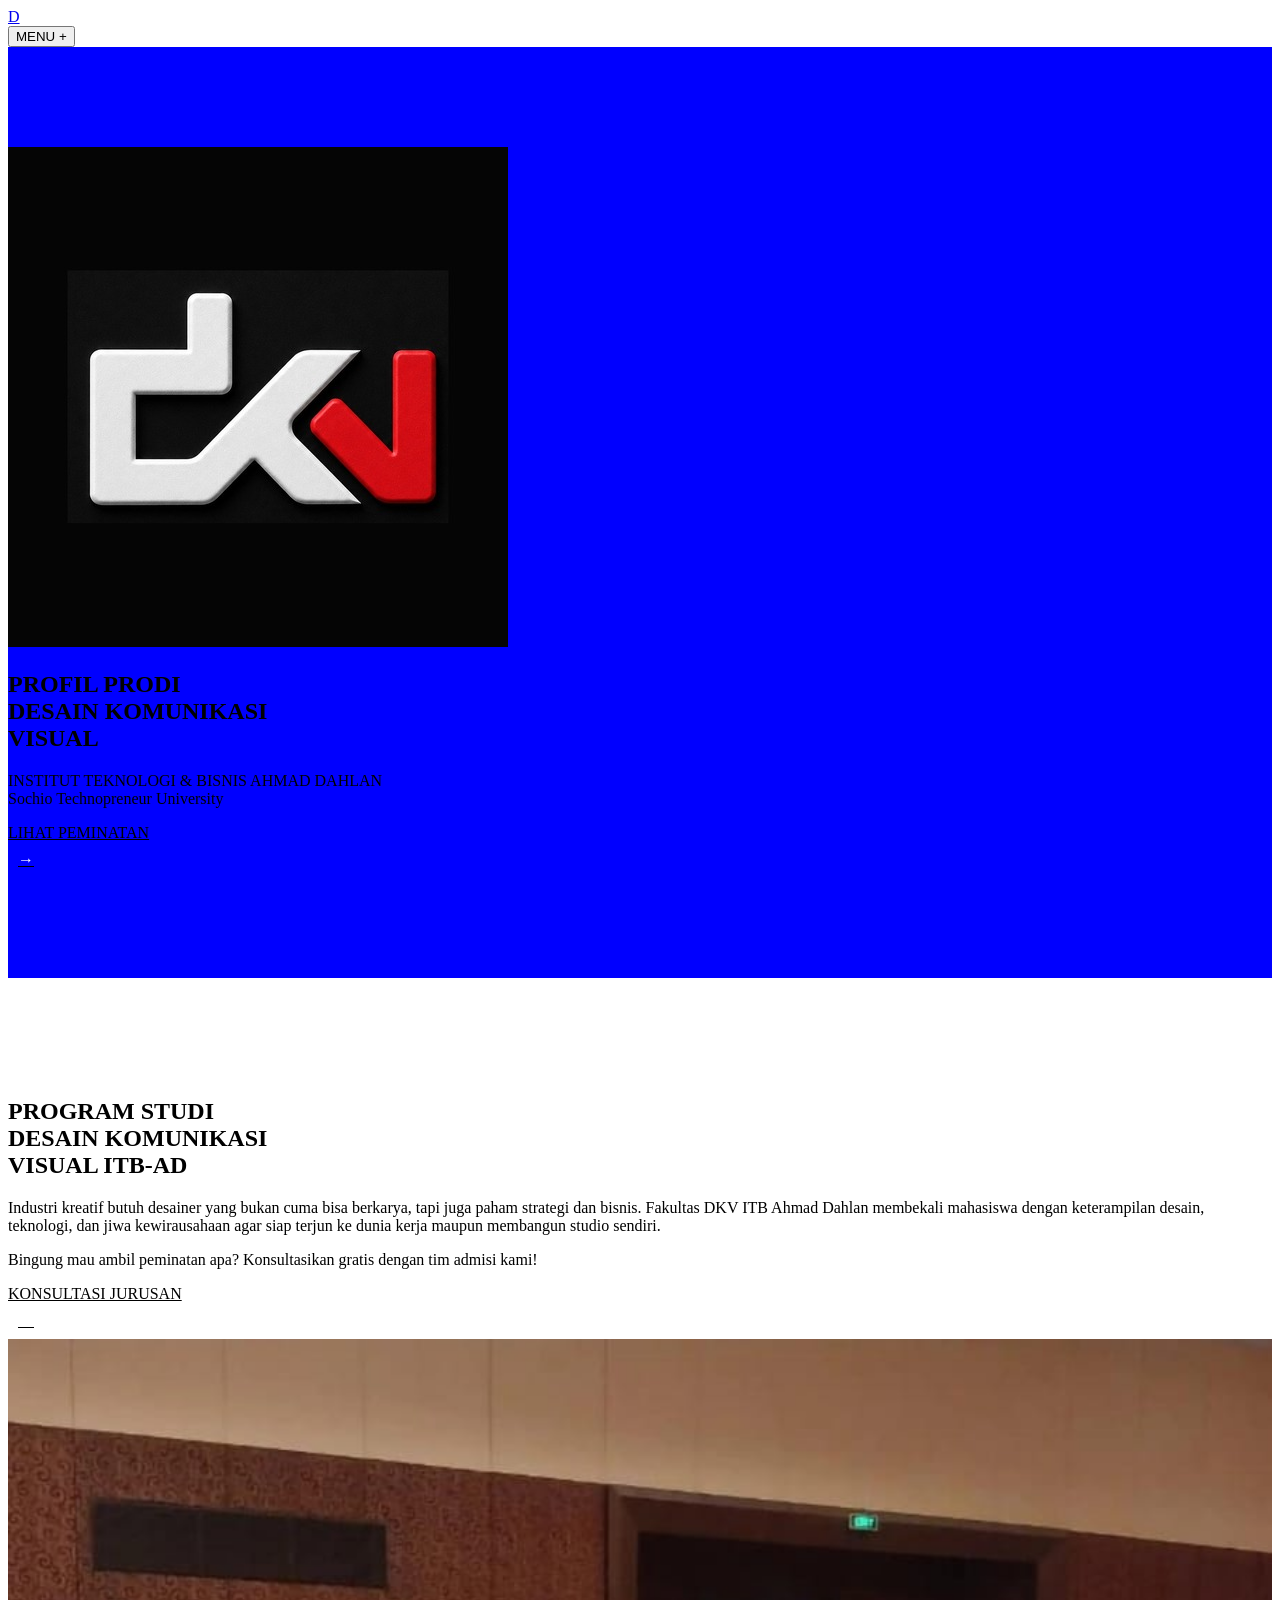
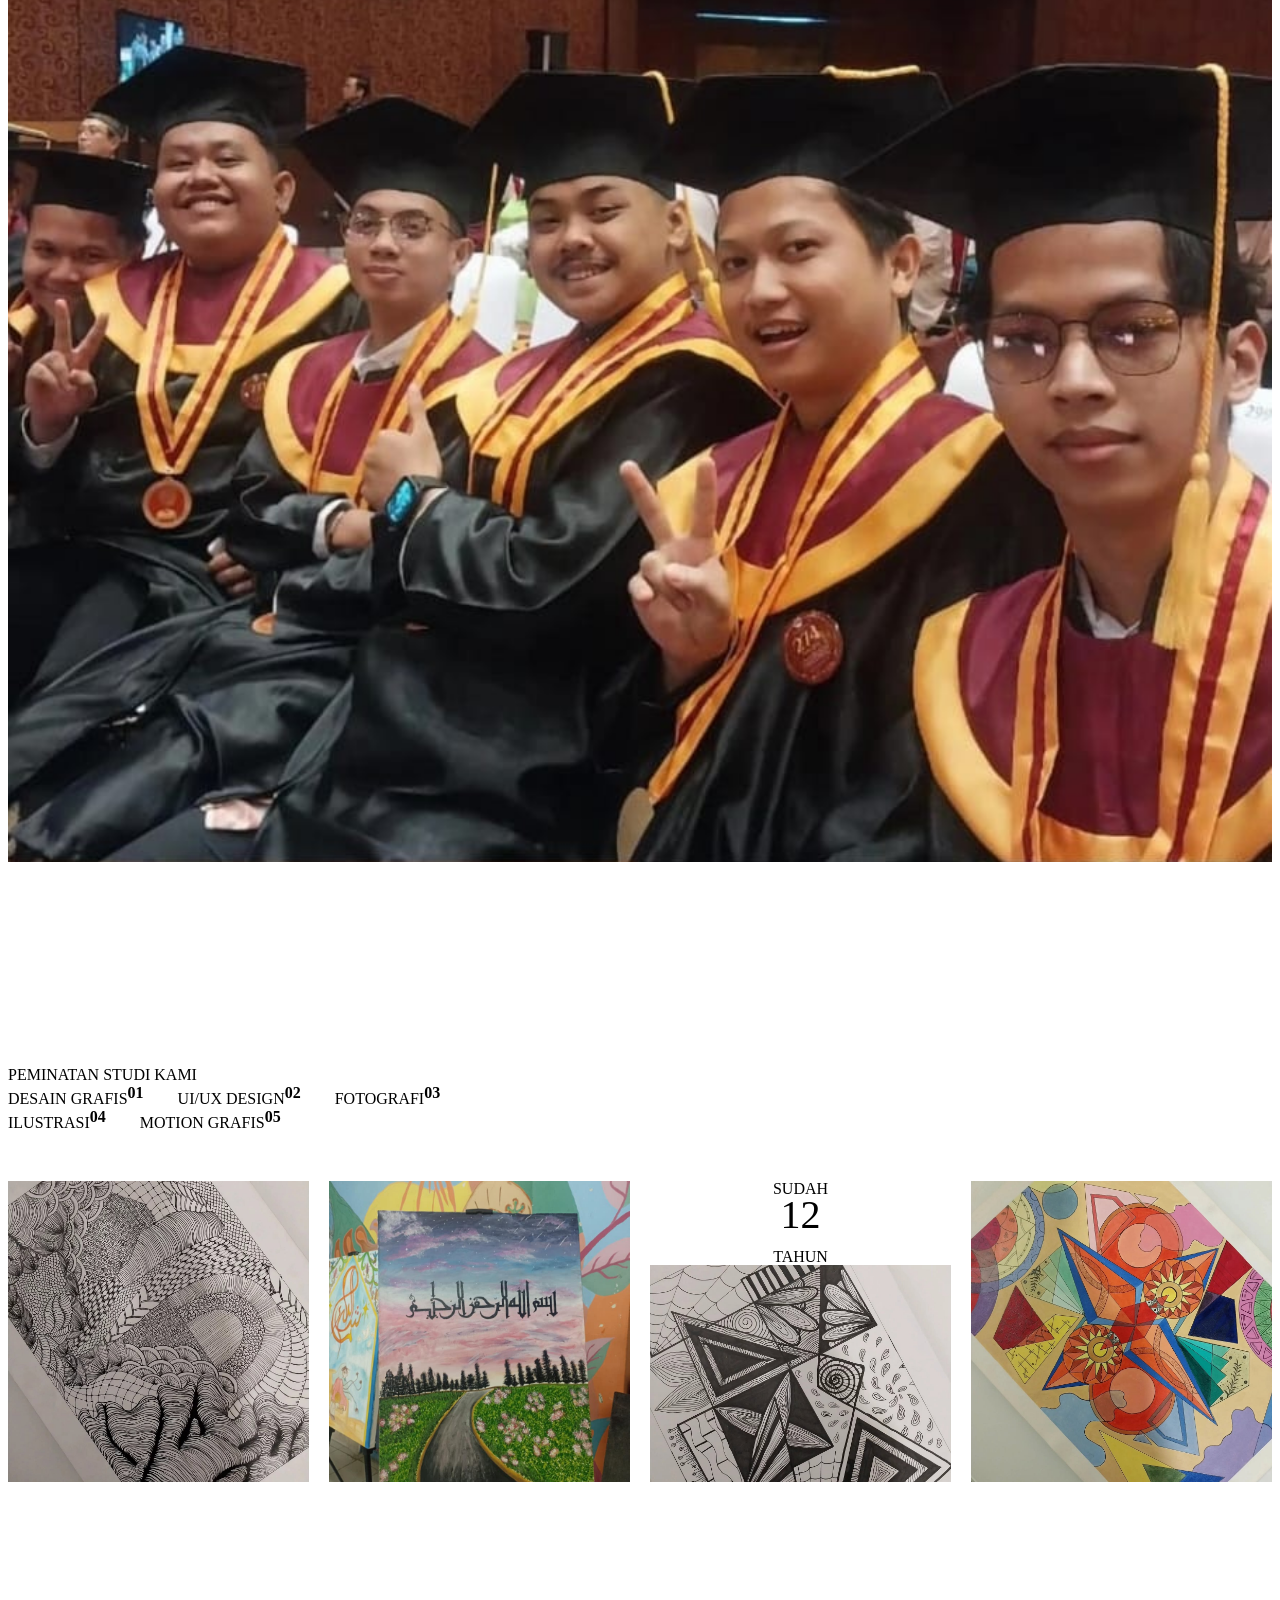
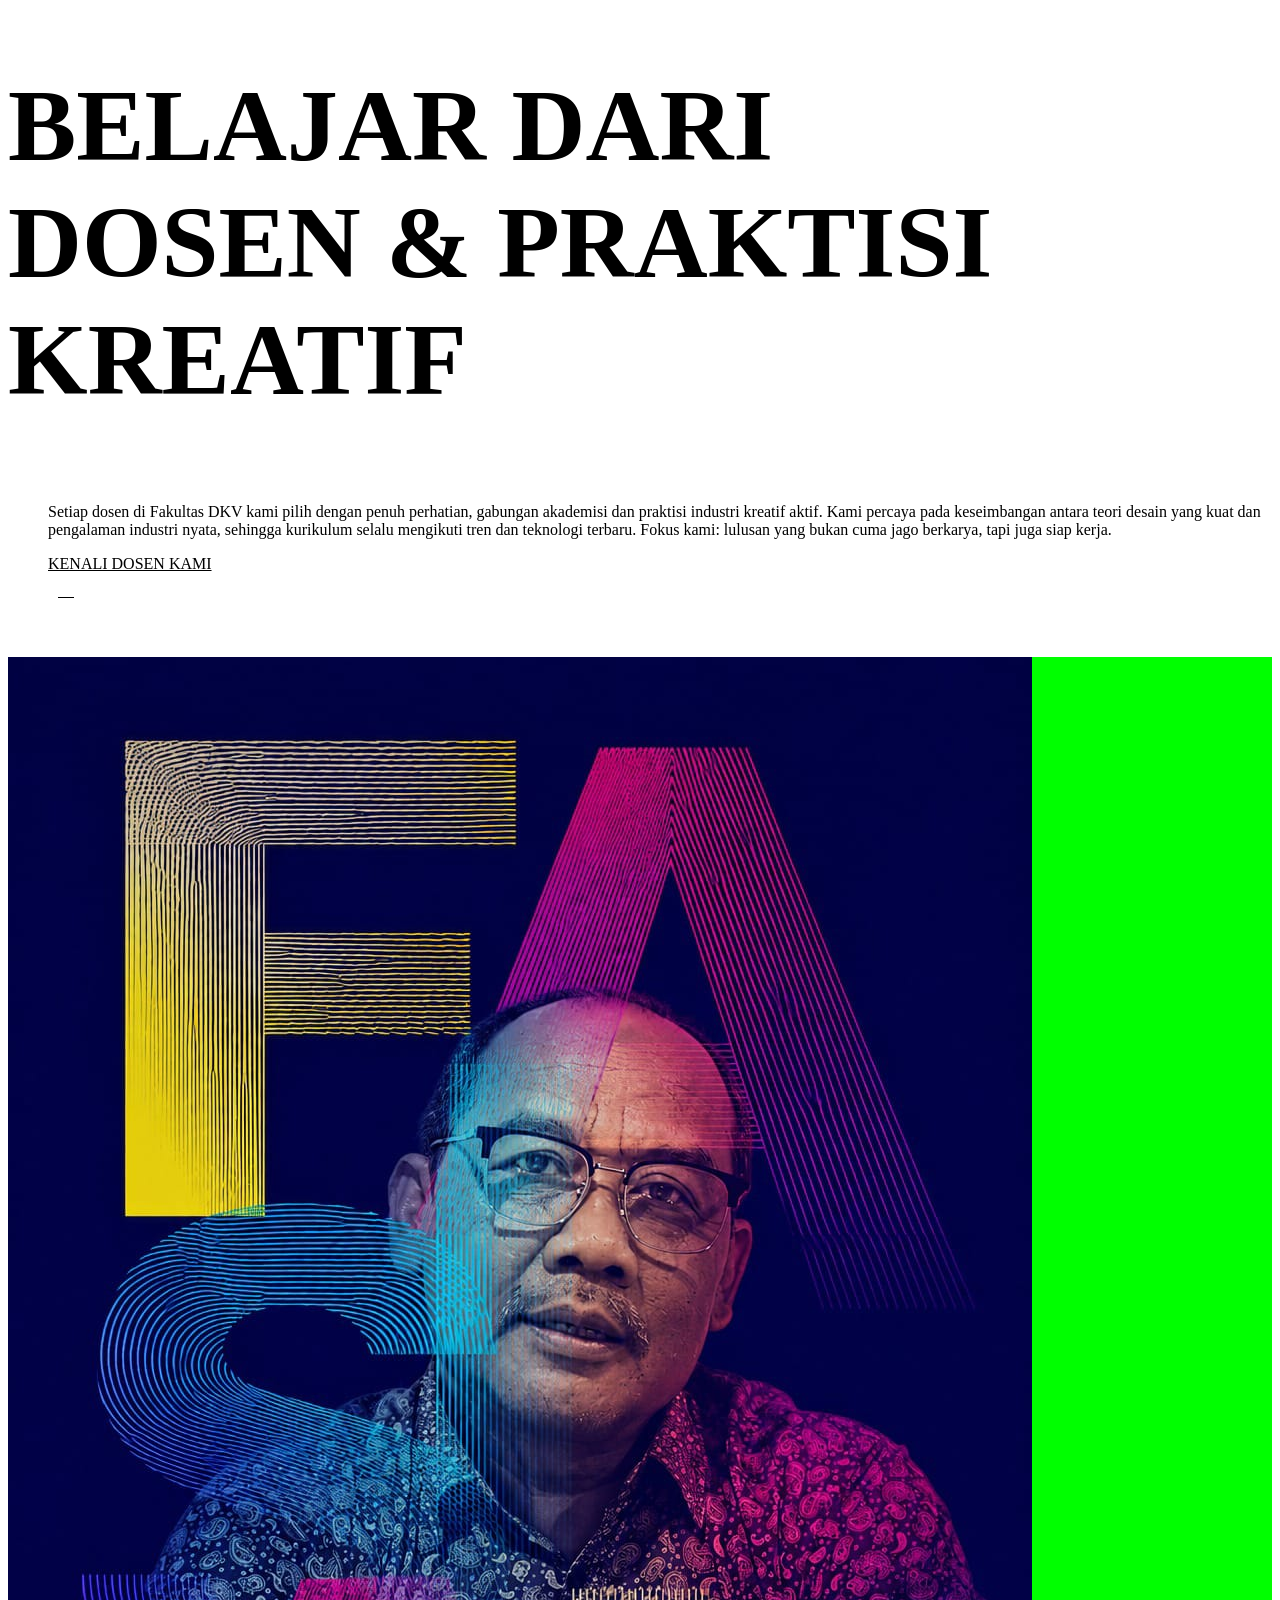
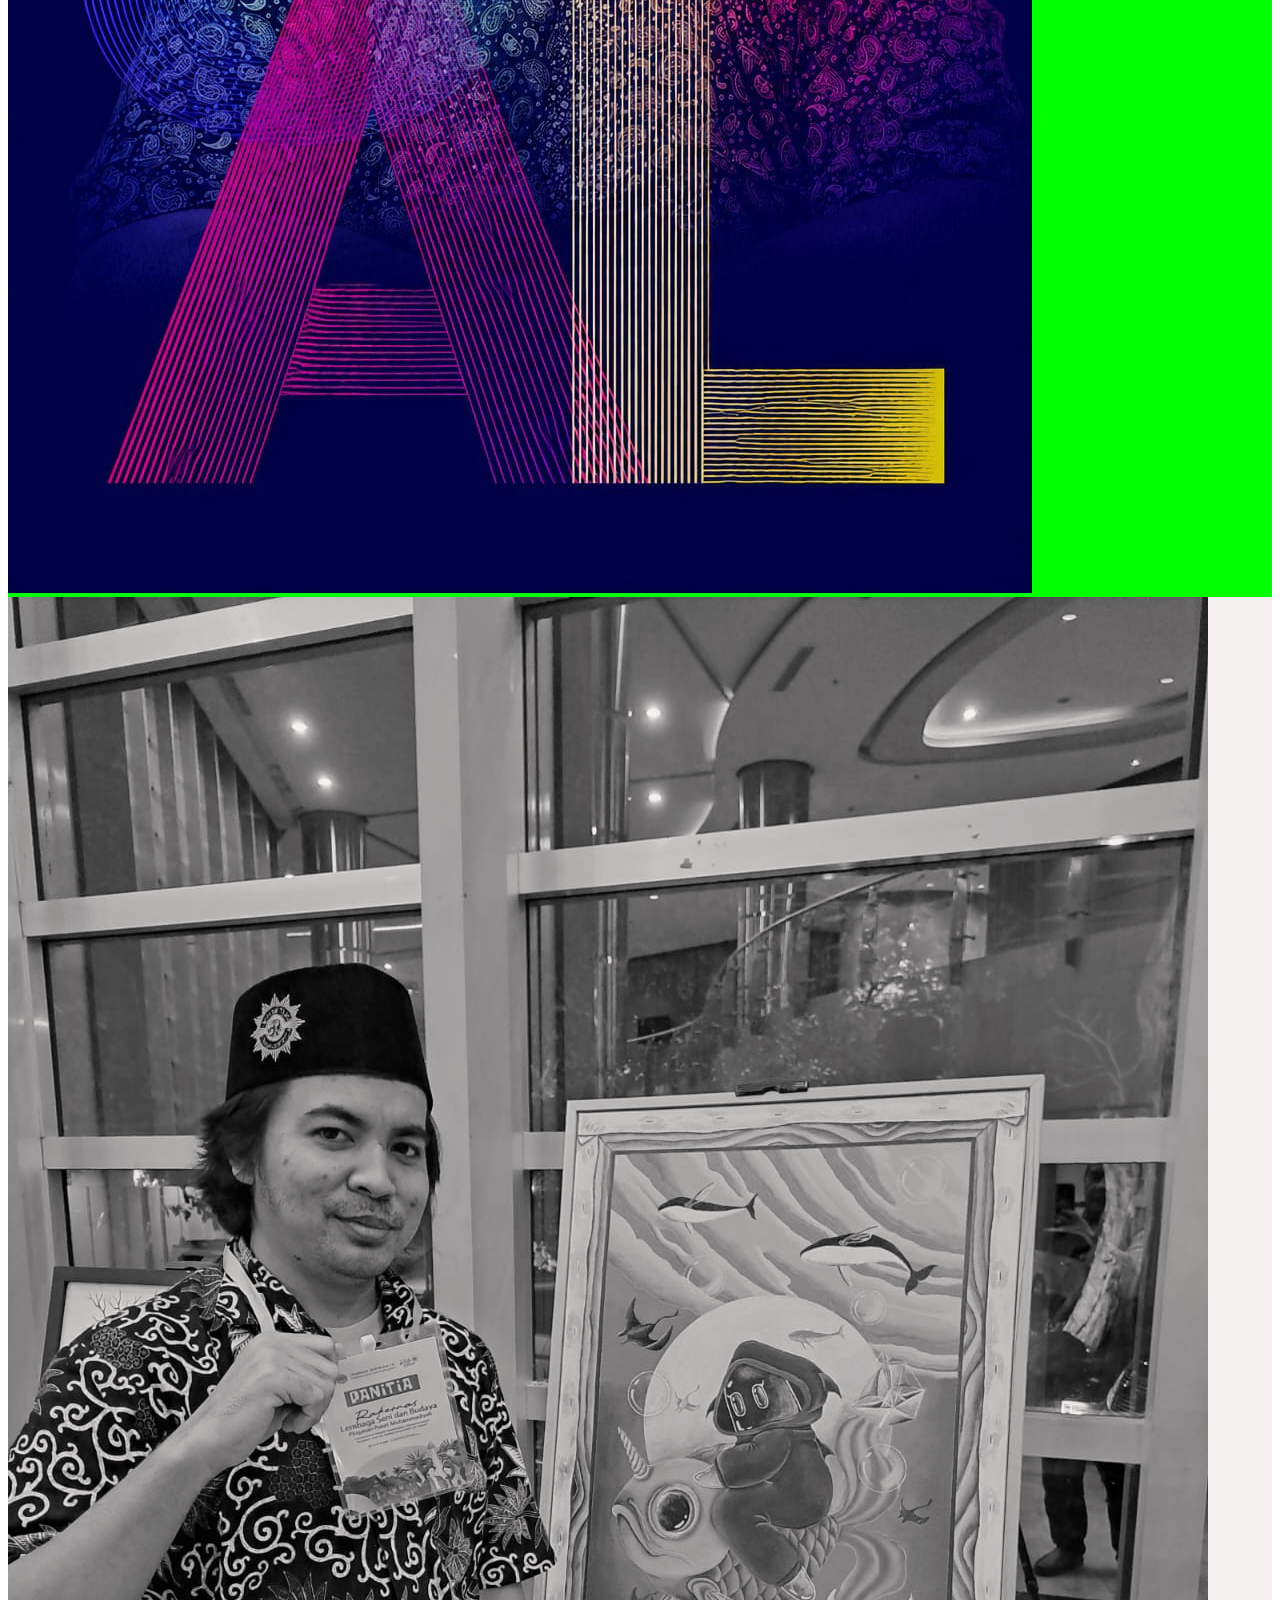
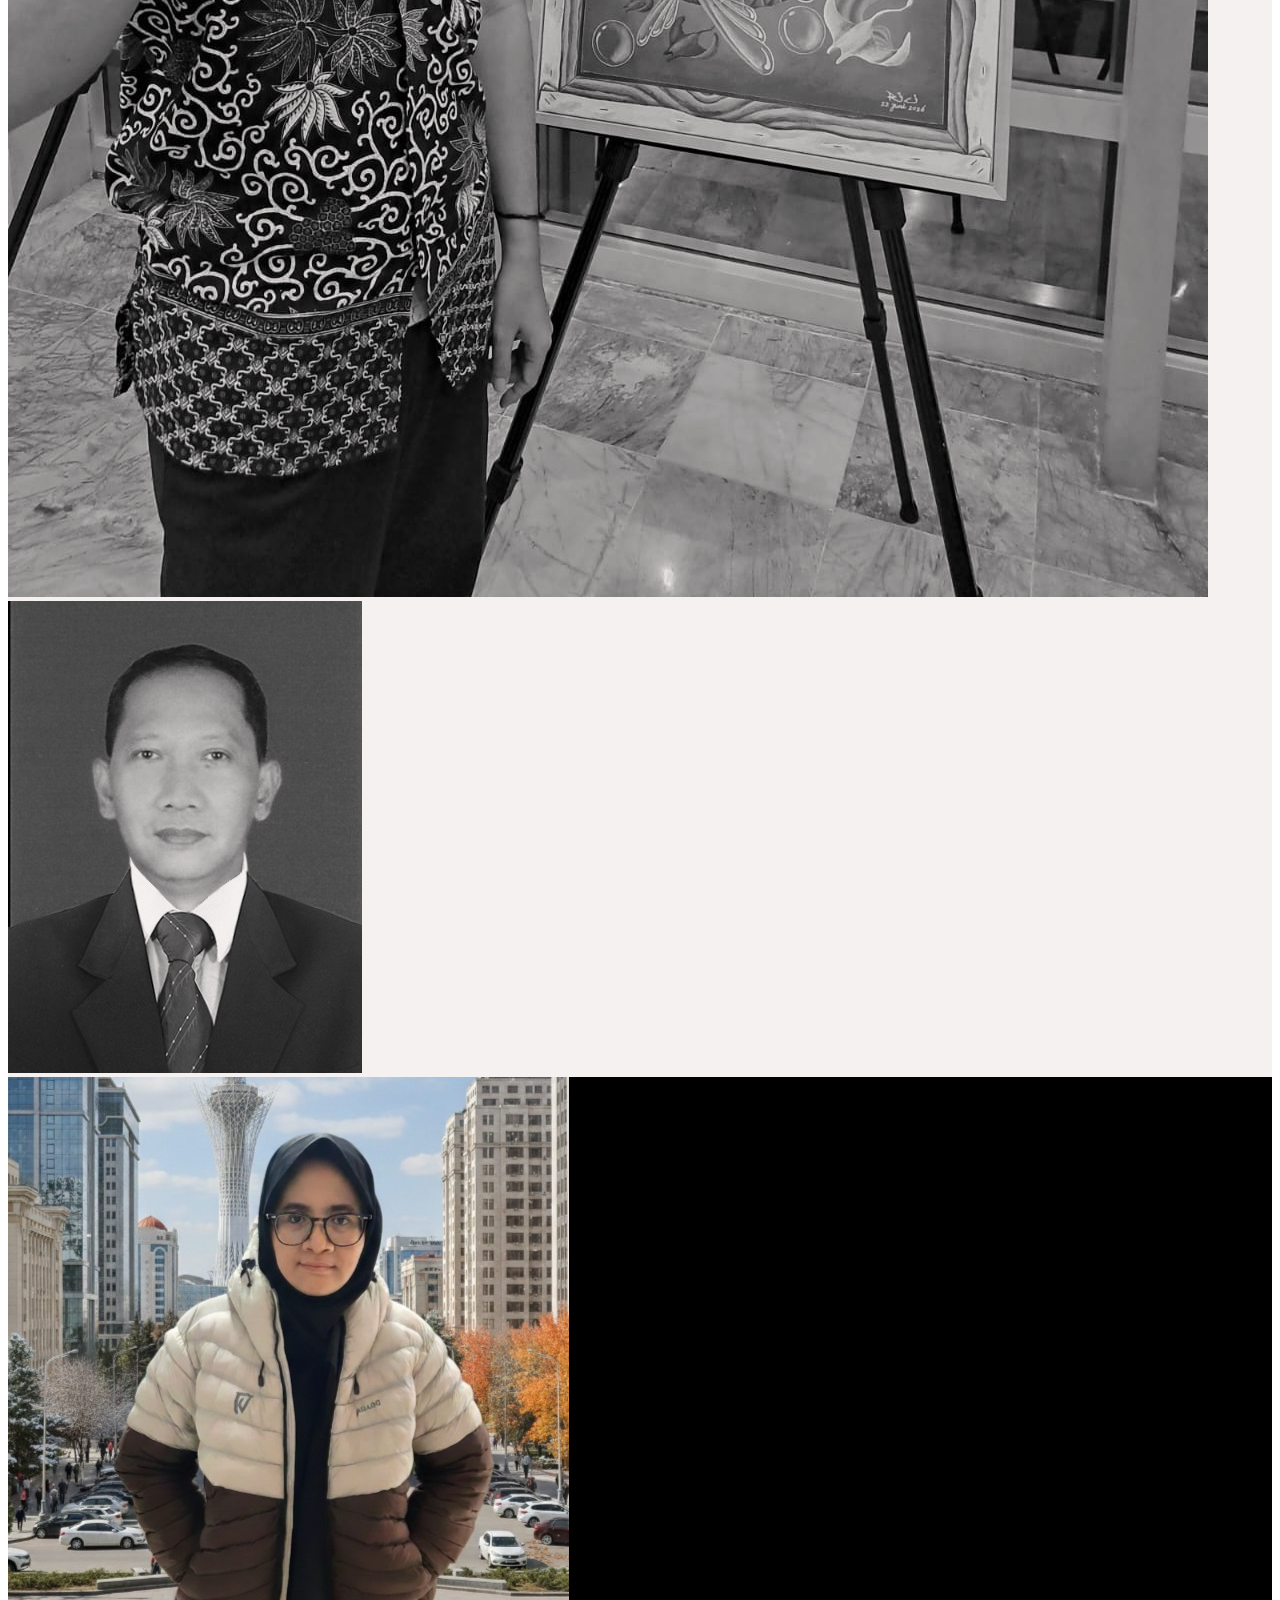
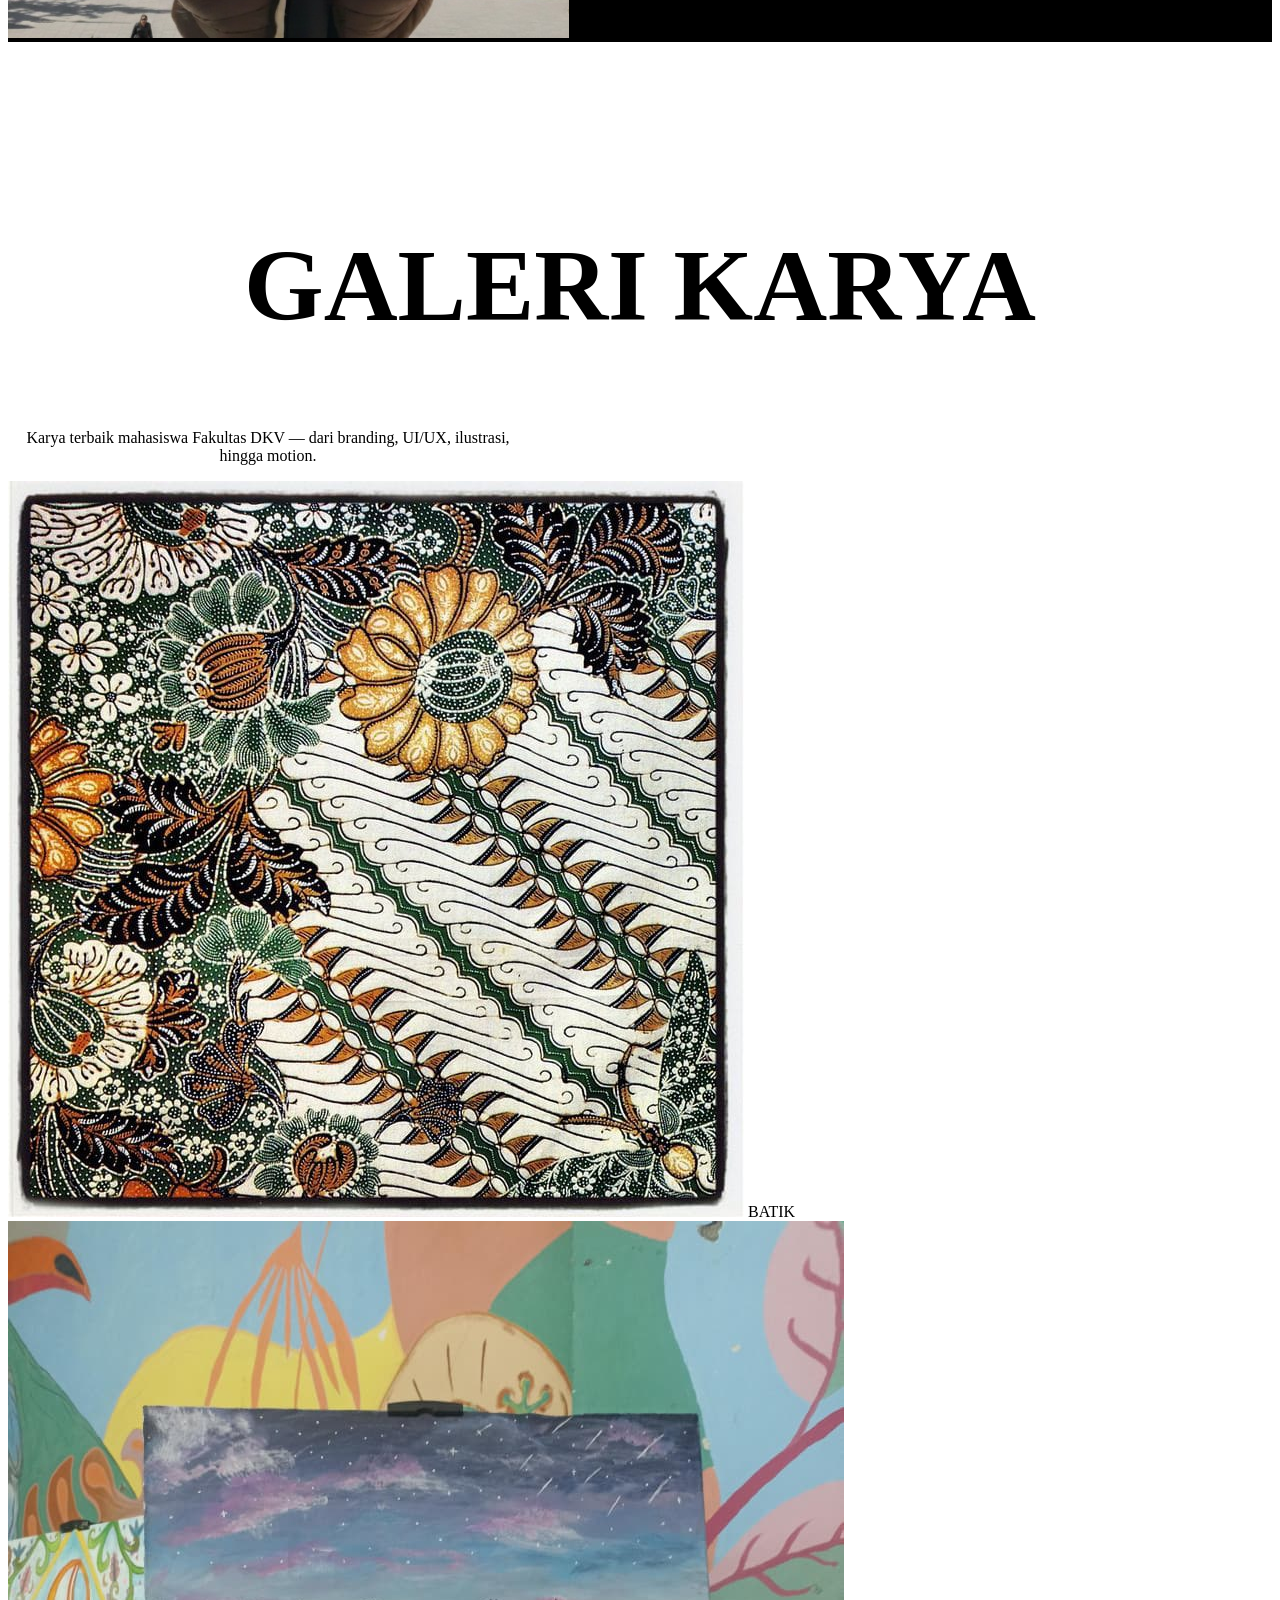
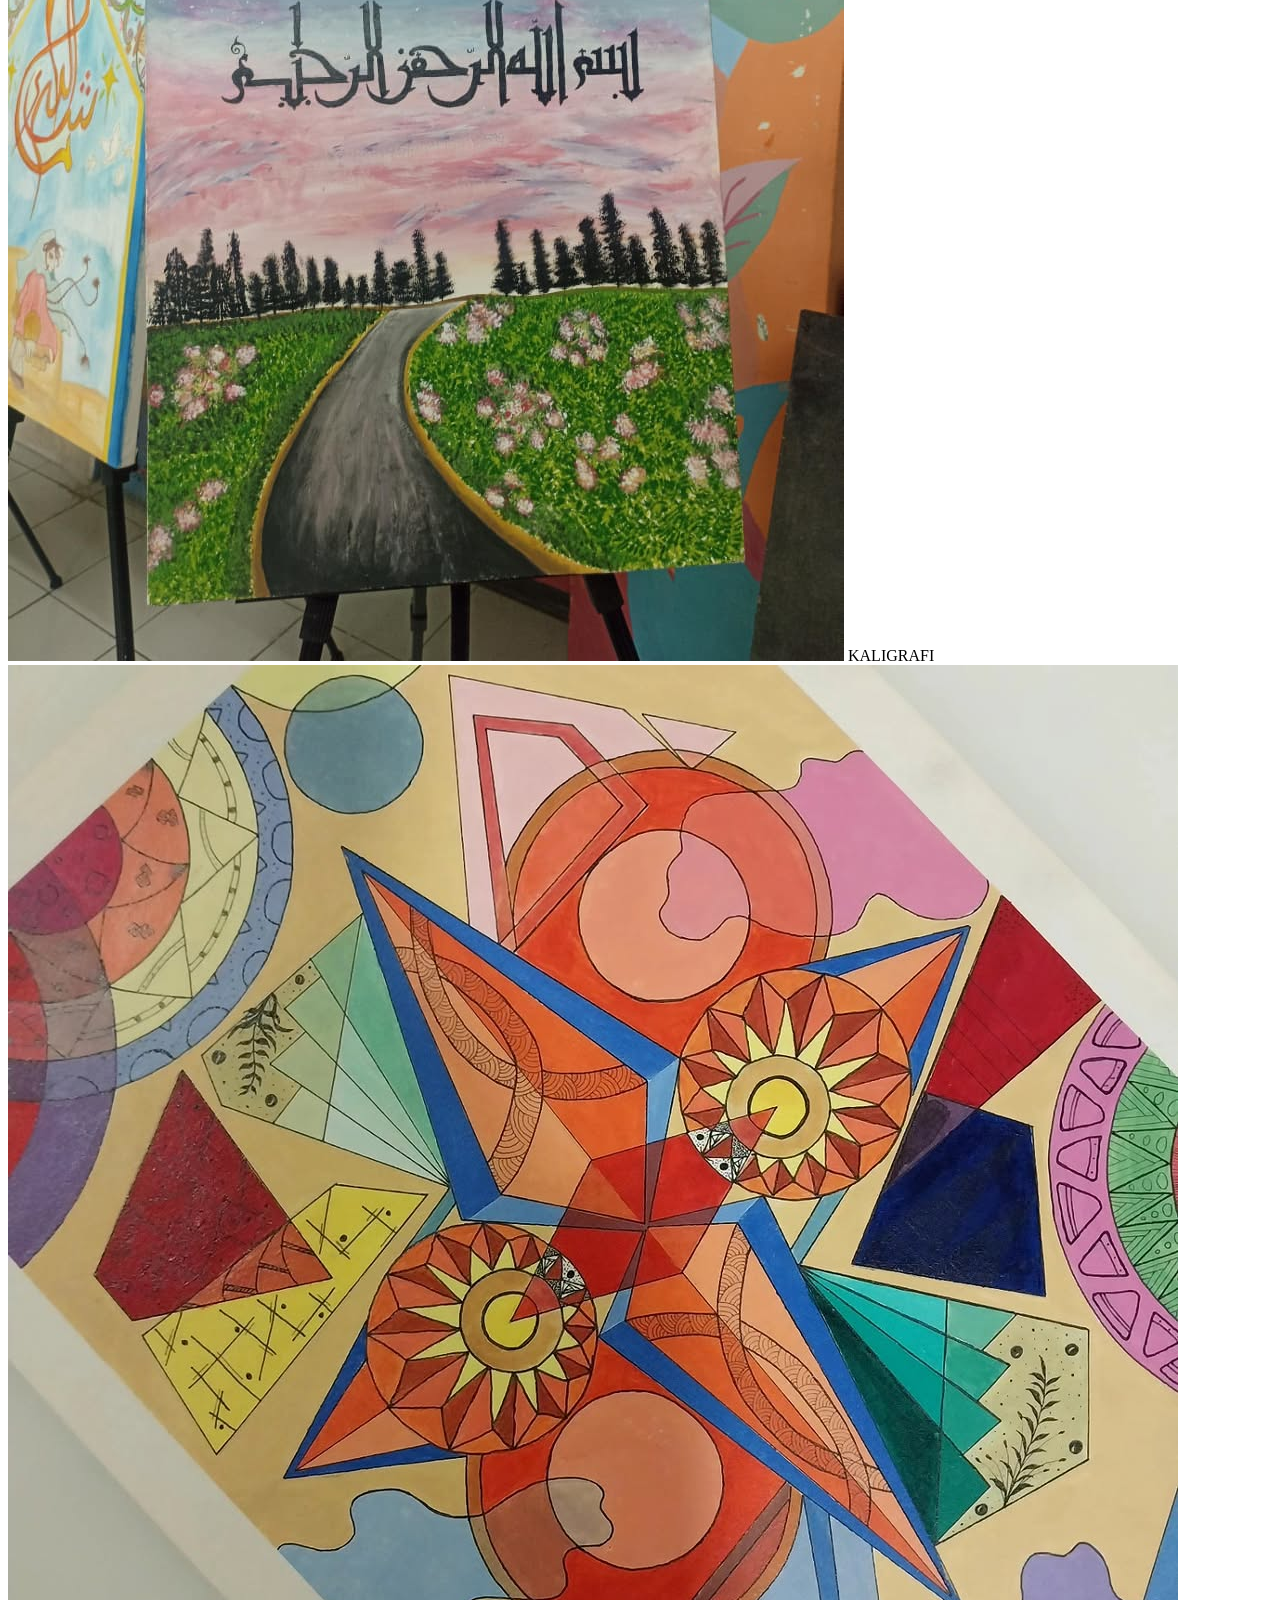
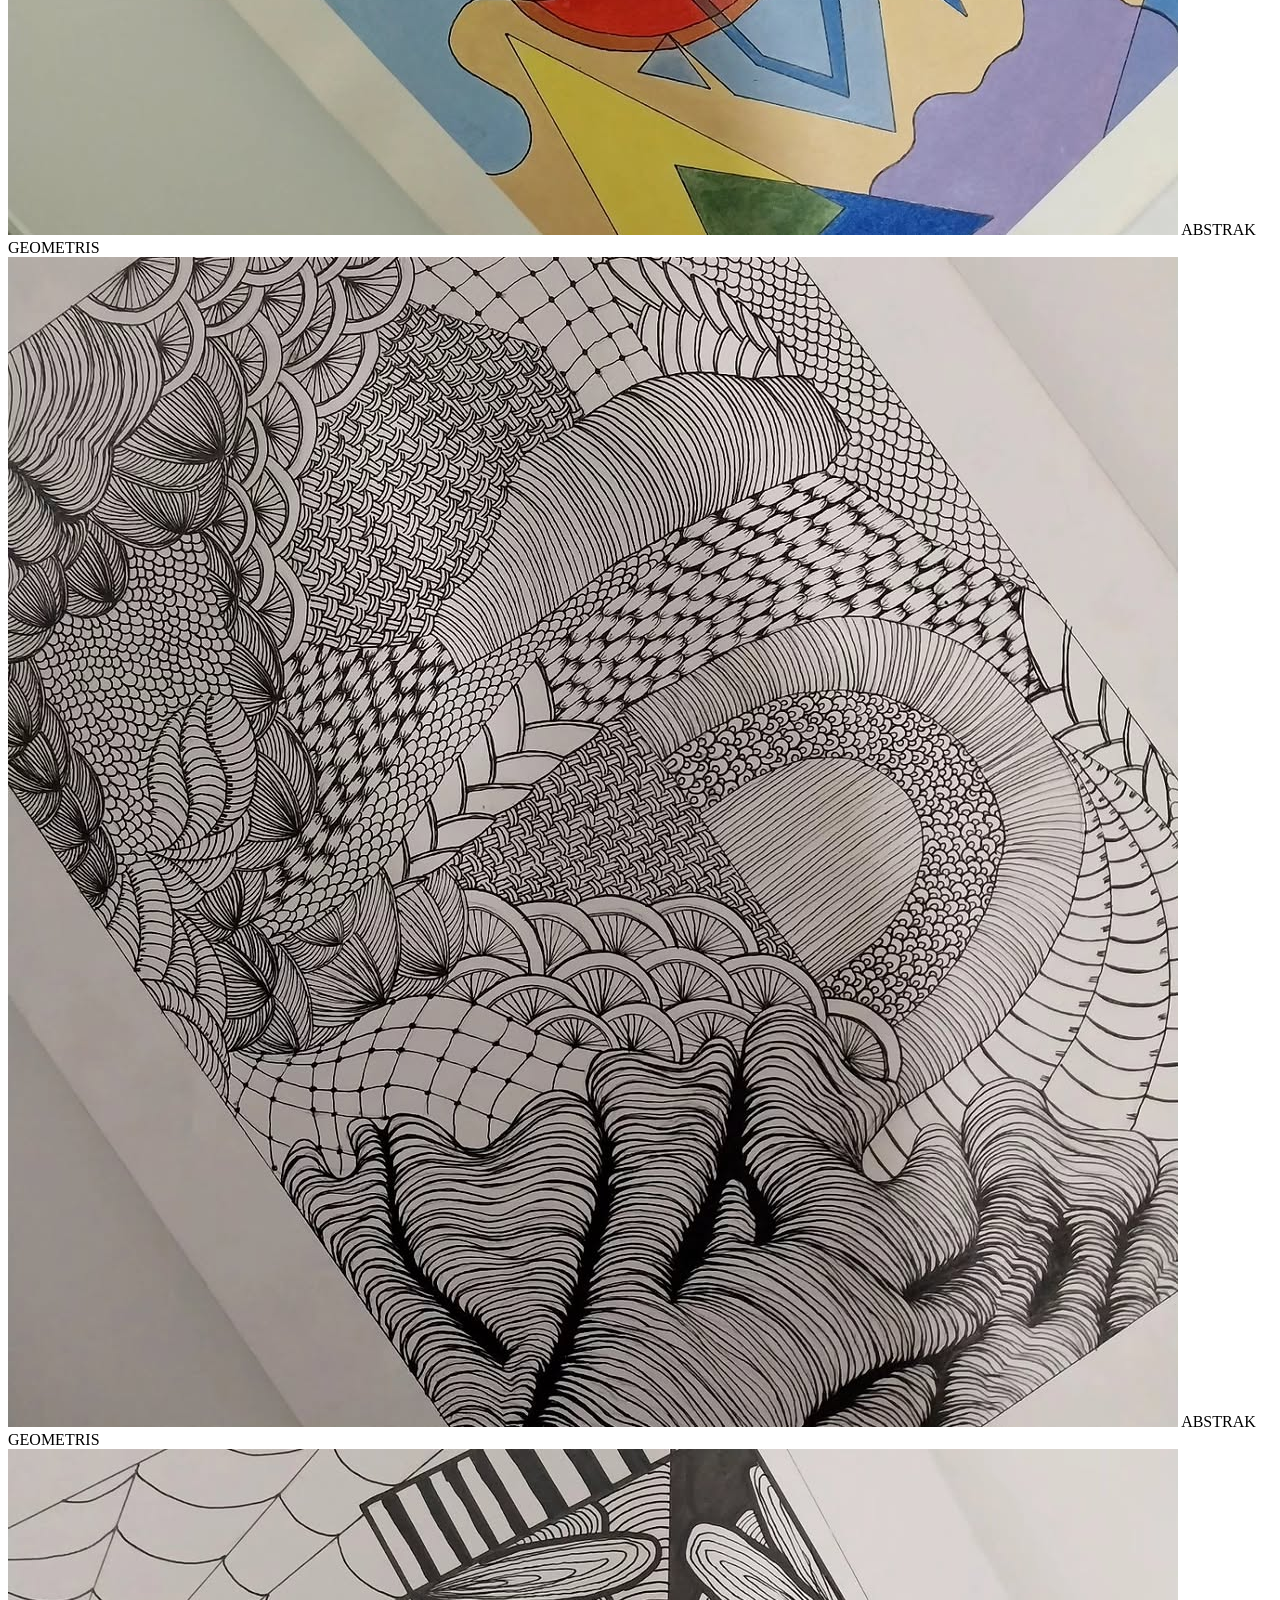
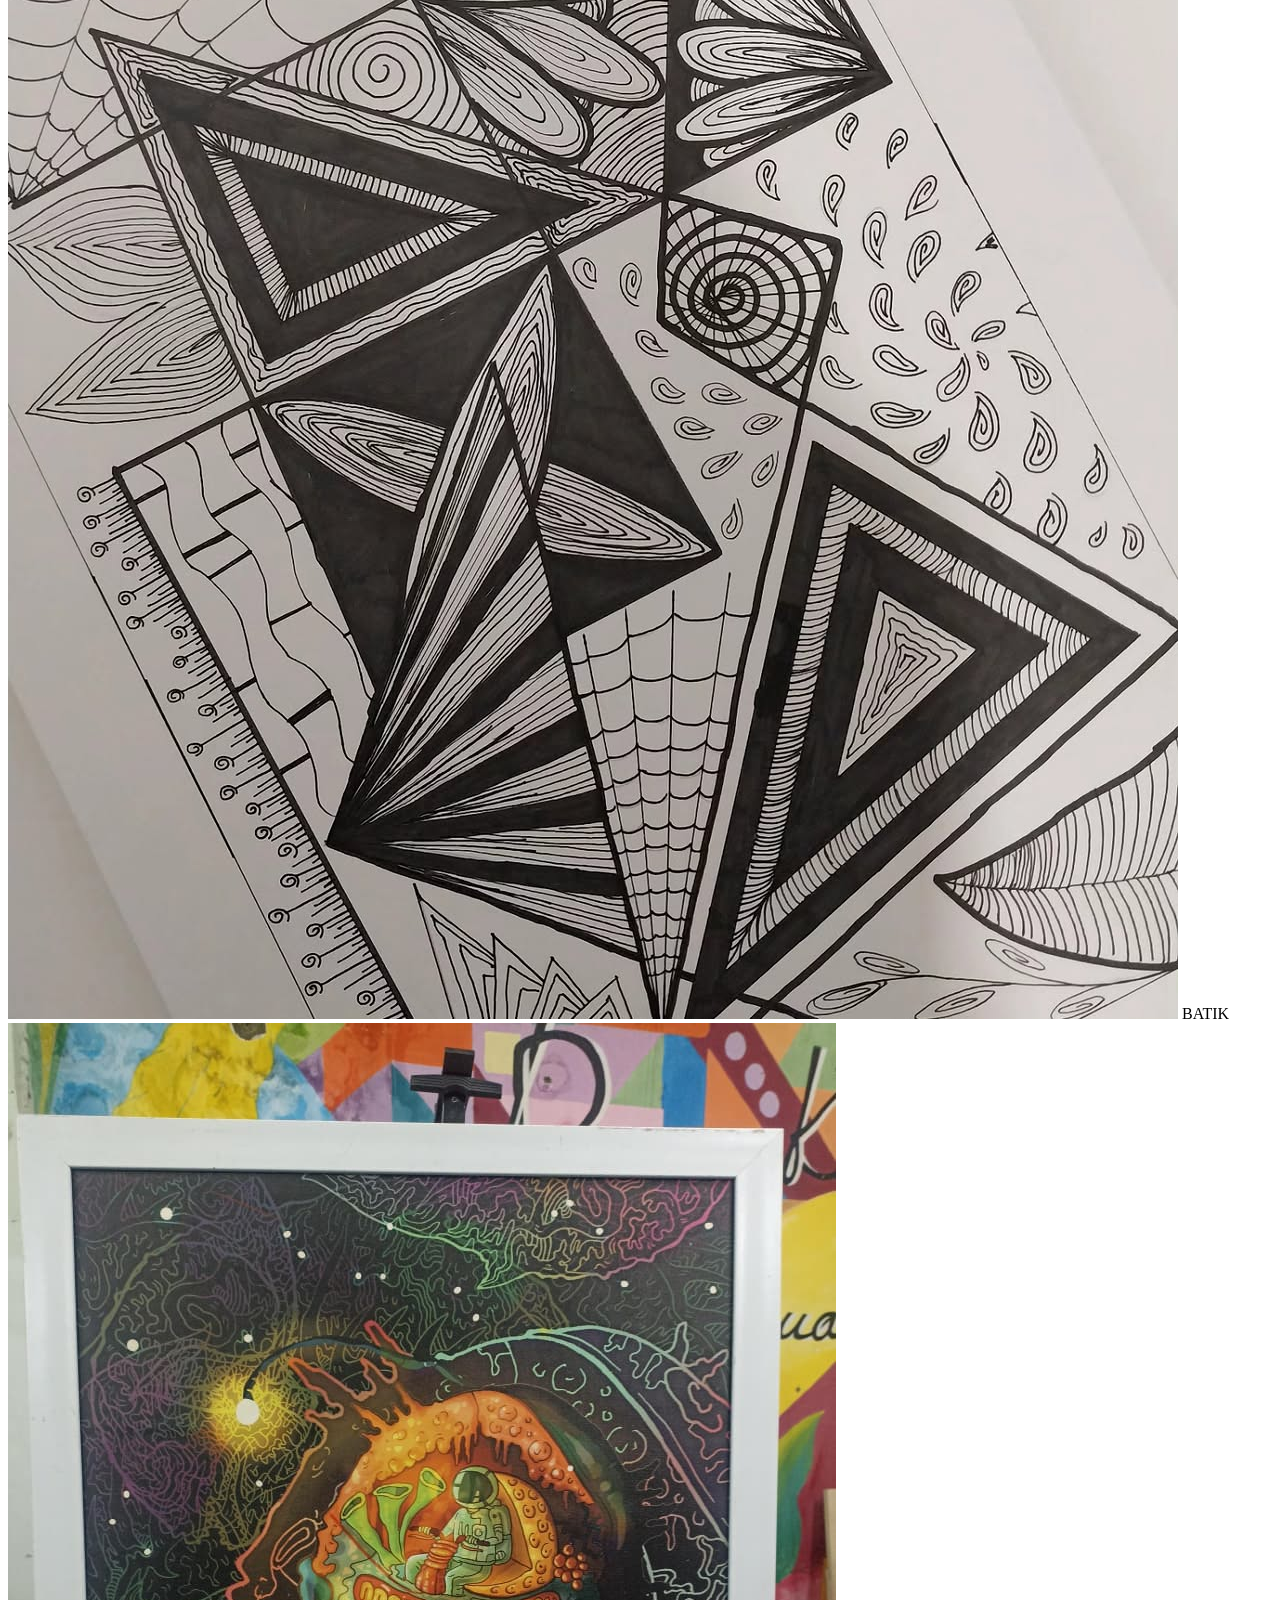
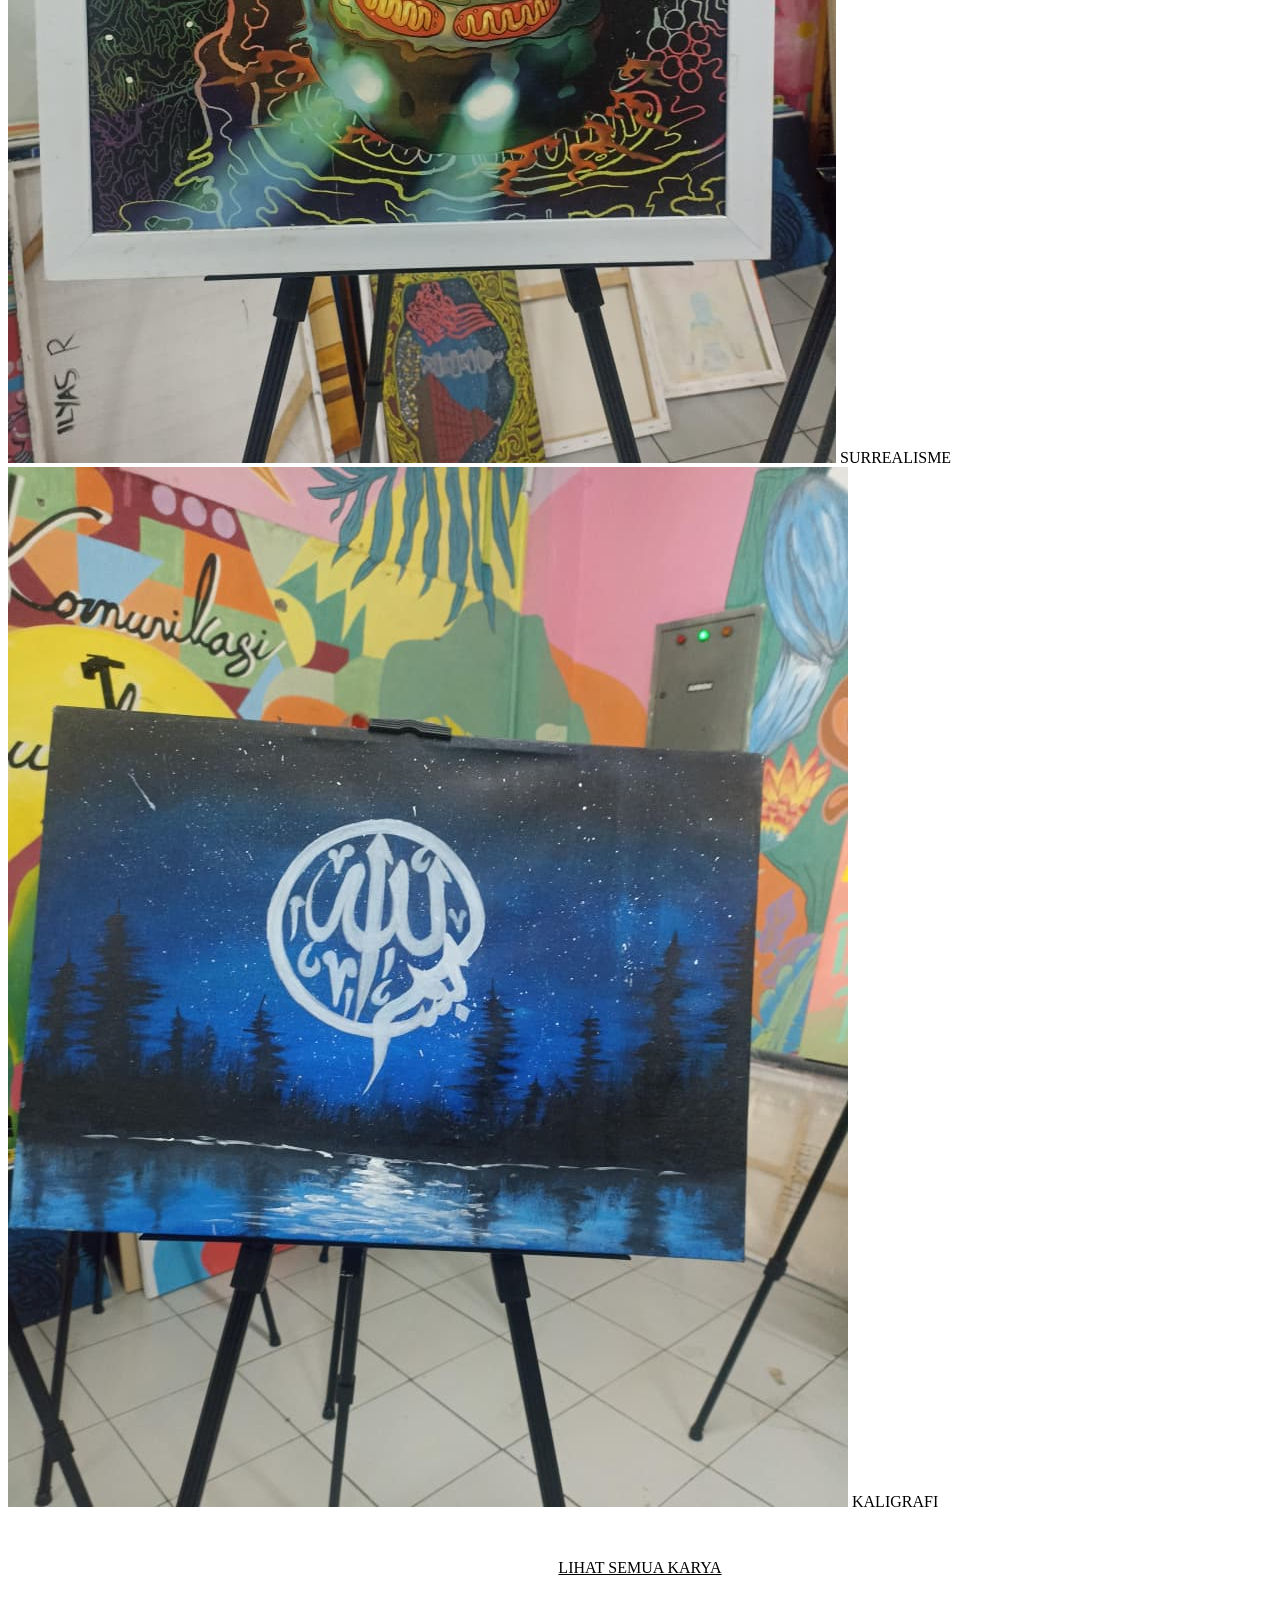
==== index.html @ faf1ea62 "index.html" ====
<!DOCTYPE html>
<html lang="id">
<head>
  <meta charset="UTF-8">
  <meta name="viewport" content="width=device-width, initial-scale=1.0">
  <title>Fakultas DKV - ITB Ahmad Dahlan</title>
  <link rel="preconnect" href="https://fonts.googleapis.com">
  <link rel="preconnect" href="https://fonts.gstatic.com" crossorigin>
  <link href="https://fonts.googleapis.com/css2?family=Anton&family=Inter:wght@400;500;600;700&display=swap" rel="stylesheet">
  <link rel="stylesheet" href="style.css">
</head>
<body>

<nav class="nav">
  <div class="logo">
    <a href="index.html" class="r-mark">D</a>
  </div>
  <button type="button" class="menu-btn">MENU +</button>
</nav>

<section class="hero dark-bg">
  <div class="container relative">
    <div class="badge-spin">
      <img src="aset/dkv-icon-badge.jpg" alt="Logo DKV ITB Ahmad Dahlan" class="badge-spin-img">
    </div>
    <h1 class="hero-title">PROFIL PRODI<br>DESAIN KOMUNIKASI<br><span class="outline-text">VISUAL</span></h1>
    <p class="hero-subtitle">INSTITUT TEKNOLOGI &amp; BISNIS AHMAD DAHLAN<br>Sochio Technopreneur University</p>
    <a href="faq.html" class="btn btn-pill btn-orange mt-4">
      <span class="btn-text">LIHAT PEMINATAN</span>
      <span class="btn-icon">→</span>
    </a>
  </div>
</section>

<section class="about light-bg">
  <div class="container grid-2">
    <div class="about-content">
      <h2 class="section-title">PROGRAM STUDI <span class="badge-inline"></span><br>DESAIN KOMUNIKASI<br><span class="outline-text-dark">VISUAL ITB-AD</span></h2>
      <p class="body-text">Industri kreatif butuh desainer yang bukan cuma bisa berkarya, tapi juga paham strategi dan bisnis. Fakultas DKV ITB Ahmad Dahlan membekali mahasiswa dengan keterampilan desain, teknologi, dan jiwa kewirausahaan agar siap terjun ke dunia kerja maupun membangun studio sendiri.</p>
      <p class="body-text">Bingung mau ambil peminatan apa? Konsultasikan gratis dengan tim admisi kami!</p>
      <a href="kontak.html" class="btn btn-pill btn-dark mt-2">
        <span class="btn-text">KONSULTASI JURUSAN</span>
        <span class="btn-icon btn-icon-orange">→</span>
      </a>
    </div>
    <div class="about-image">
      <div class="octagon-mask">
        <img src="aset/foto-wisuda-dkv.jpg" alt="Mahasiswa DKV ITB Ahmad Dahlan saat wisuda">
      </div>
    </div>
  </div>
</section>

<section class="trainings light-bg">
  <div class="container">
    <div class="eyebrow-center">PEMINATAN STUDI KAMI</div>
    <div class="typographic-cluster">
      <span class="word black">DESAIN GRAFIS<sup>01</sup></span>
      <span class="word grey">UI/UX DESIGN<sup>02</sup></span>
      <span class="word grey">FOTOGRAFI<sup>03</sup></span><br>
      <span class="word grey">ILUSTRASI<sup>04</sup></span>
      <span class="word grey">MOTION GRAFIS<sup>05</sup></span>
    </div>
    <div class="image-grid mt-4">
      <div class="img-card">
        <img src="aset/galeri5.jpeg" alt="Peminatan Desain Grafis">
      </div>
      <div class="img-card">
        <img src="aset/galeri9.jpeg" alt="Peminatan UI/UX Design">
      </div>
      <div class="img-card date-card">
        <div class="date-badge">SUDAH<br><span>12</span><br>TAHUN</div>
        <img src="aset/galeri6.jpeg" alt="Peminatan Fotografi">
      </div>
      <div class="img-card">
        <img src="aset/galeri4.jpeg" alt="Peminatan Ilustrasi">
      </div>
    </div>
  </div>
</section>

<section class="team light-bg pt-0">
  <div class="container grid-2 align-start mb-4">
    <h2 class="section-title massive">BELAJAR DARI<br>DOSEN &amp; PRAKTISI<br>KREATIF</h2>
    <div class="team-text">
      <p class="body-text">Setiap dosen di Fakultas DKV kami pilih dengan penuh perhatian, gabungan akademisi dan praktisi industri kreatif aktif. Kami percaya pada keseimbangan antara teori desain yang kuat dan pengalaman industri nyata, sehingga kurikulum selalu mengikuti tren dan teknologi terbaru. Fokus kami: lulusan yang bukan cuma jago berkarya, tapi juga siap kerja.</p>
      <a href="tim.html" class="btn btn-pill btn-dark">
        <span class="btn-text">KENALI DOSEN KAMI</span>
        <span class="btn-icon btn-icon-orange">→</span>
      </a>
    </div>
  </div>
  <div class="team-grid">
    <div class="team-member" style="background-color:#00FF00;"><img src="aset/dosen1.jpeg" alt="Dosen DKV 1"></div>
    <div class="team-member" style="background-color:#dfd3d350;"><img src="aset/dosen2.jpeg" style="mix-blend-mode:multiply;filter:grayscale(100%);" alt="Dosen DKV 2"></div>
    <div class="team-member" style="background-color:#dfd3d350;"><img src="aset/dosen3.jpeg" style="mix-blend-mode:multiply;filter:grayscale(100%);" alt="Dosen DKV 3"></div>
    <div class="team-member" style="background-color:#000000;"><img src="aset/dosen4.jpeg" alt="Dosen DKV 4"></div>
  </div>
</section>

<section class="gallery dark-bg pt-0">
  <div class="container">
    <h2 class="section-title massive text-center">GALERI <span class="outline-text">KARYA</span></h2>
    <p class="body-text text-center mx-auto mt-2" style="color:var(--grey-text);max-width:520px;">Karya terbaik mahasiswa Fakultas DKV — dari branding, UI/UX, ilustrasi, hingga motion.</p>
    <div class="gallery-grid">
      <article class="gallery-card gallery-card--large">
        <img src="aset/galeri1.jpg" alt="Karya Branding">
        <span class="gallery-badge">BATIK</span>
      </article>
      <article class="gallery-card">
        <img src="aset/galeri9.jpeg" alt="Karya UI/UX">
        <span class="gallery-badge">KALIGRAFI</span>
      </article>
      <article class="gallery-card gallery-card--tall">
        <img src="aset/galeri4.jpeg" alt="Karya Ilustrasi">
        <span class="gallery-badge">ABSTRAK GEOMETRIS</span>
      </article>
      <article class="gallery-card">
        <img src="aset/galeri5.jpeg" alt="Karya Desain Grafis">
        <span class="gallery-badge">ABSTRAK GEOMETRIS</span>
      </article>
      <article class="gallery-card gallery-card--wide">
        <img src="aset/galeri6.jpeg" alt="Karya Fotografi">
        <span class="gallery-badge">BATIK</span>
      </article>
      <article class="gallery-card">
        <img src="aset/galeri7.jpeg" alt="Karya Motion">
        <span class="gallery-badge">SURREALISME</span>
      </article>
      <article class="gallery-card">
        <img src="aset/galeri8.jpeg" alt="Karya Poster">
        <span class="gallery-badge">KALIGRAFI</span>
      </article>
    </div>
    <div class="text-center mt-4">
      <a href="galeri.html" class="btn btn-pill btn-orange">
        <span class="btn-text">LIHAT SEMUA KARYA</span>
        <span class="btn-icon">→</span>
      </a>
    </div>
  </div>
</section>

<footer class="footer mesh-bg">
  <div class="container relative">
    <div class="badge-spin badge-footer">
      <img src="aset/dkv-icon-badge.jpg" alt="Logo DKV ITB Ahmad Dahlan" class="badge-spin-img">
    </div>
    <h1 class="footer-title">DKV ITB-AD</h1>
    <div class="footer-grid mt-4">
      <div>
        <div class="footer-brand">DESAIN KOMUNIKASI<br>VISUAL<br>ITB AHMAD DAHLAN</div>
      </div>
      <div>
        <ul class="footer-links">
          <li><a href="faq.html">FAQ</a></li>
          <li><a href="tentang_kami.html">TENTANG KAMI</a></li>
          <li><a href="tim.html">DOSEN</a></li>
          <li><a href="tugas_akhir.html">TUGAS AKHIR</a></li>
        </ul>
      </div>
      <div>
        <ul class="footer-links">
          <li><a href="kontak.html">KONTAK</a></li>
          <li><a href="galeri.html">GALERI KARYA</a></li>
        </ul>
      </div>
      <div>
        <div class="footer-social-label">Follow us</div>
        <ul class="footer-links">
          <li><a href="https://instagram.com" target="_blank" rel="noopener">INSTAGRAM</a></li>
          <li><a href="https://youtube.com" target="_blank" rel="noopener">YOUTUBE</a></li>
          <li><a href="https://linkedin.com" target="_blank" rel="noopener">LINKEDIN</a></li>
        </ul>
      </div>
    </div>
  </div>
</footer>

<div class="chat-btn">
  <svg viewBox="0 0 24 24" width="24" height="24" fill="currentColor">
    <path d="M20 2H4C2.9 2 2 2.9 2 4V22L6 18H20C21.1 18 22 17.1 22 16V4C22 2.9 21.1 2 20 2Z"/>
  </svg>
</div>

<script src="script.js?v=2"></script>
</body>
</html>
---- style.css ----
:root {
  --bg-light: #EBE8E3;
  --bg-dark: #222222;
  --black: #080808;
  --white: #FFFFFF;
  --orange: #FF5A00;
  --grey-text: #B0B0B0;
  
  --font-display: 'Anton', impact, sans-serif;
  --font-body: 'Inter', system-ui, sans-serif;
}
* {
  box-sizing: border-box;
  margin: 0;
  padding: 0;
}
body {
  font-family: var(--font-body);
  background-color: var(--bg-light);
  color: var(--black);
  line-height: 1.5;
  overflow-x: hidden;
  -webkit-font-smoothing: antialiased;
}
a {
  text-decoration: none;
  color: inherit;
}
/* ==========================================================================
   UTILITIES & LAYOUT
   ========================================================================== */
   .container {
  max-width: 1400px;
  margin: 0 auto;
  padding: 0 40px;
}
.relative { position: relative; }
.text-center { text-align: center; }
.mt-2 { margin-top: 1rem; }
.mt-4 { margin-top: 3rem; }
.mb-4 { margin-bottom: 3rem; }
.mb-5 { margin-bottom: 5rem; }
.pt-0 { padding-top: 0 !important; }
.dark-bg { background-color: var(--bg-dark); color: var(--white); }
.light-bg { background-color: var(--bg-light); color: var(--black); }
.hero.dark-bg {
  background-image: linear-gradient(180deg, rgba(8,8,8,0.55) 0%, rgba(8,8,8,0.75) 100%), url('aset/page1.png');
  background-size: cover;
  background-position: center;
  background-repeat: no-repeat;
  position: relative;
  min-height: 100vh;
  display: flex;
  align-items: flex-start;
}
.hero .container {
  padding-top: 140px;
}
section { padding: 100px 0; }
.grid-2 {
  display: grid;
  grid-template-columns: 1fr 1fr;
  gap: 60px;
  align-items: center;
}
.align-start { align-items: start; }
/* ==========================================================================
   TYPOGRAPHY
   ========================================================================== */
.hero-title, .section-title, .footer-title {
  font-family: var(--font-display);
  text-transform: uppercase;
  line-height: 0.95;
  margin: 0;
}
.hero-title {
  font-size: clamp(4rem, 10vw, 9rem);
  letter-spacing: 2px;
}
.hero-subtitle {
  font-family: var(--font-body);
  font-weight: 600;
  font-size: 1.1rem;
  letter-spacing: 0.5px;
  margin-top: 1.25rem;
  max-width: 550px;
  color: var(--white);
  opacity: 0.9;
}
.section-title {
  font-size: clamp(3rem, 7vw, 6.5rem);
  letter-spacing: 1px;
}
.section-title.massive { font-size: clamp(3.5rem, 8vw, 7.5rem); }
.outline-text {
  color: transparent;
  -webkit-text-stroke: 2px var(--white);
}
.outline-text-dark {
  color: transparent;
  -webkit-text-stroke: 2px var(--black);
}
.body-text {
  font-size: 1.125rem;
  font-weight: 500;
  margin-bottom: 1.5rem;
  max-width: 500px;
}
/* ==========================================================================
   NAVIGATION
   ========================================================================== */
.nav {
  position: fixed;
  top: 0; left: 0; right: 0;
  padding: 20px 40px;
  display: flex;
  justify-content: space-between;
  align-items: center;
  z-index: 100;
  mix-blend-mode: difference;
  color: white;
}
.r-mark {
  font-family: var(--font-display);
  font-size: 2rem;
  border-bottom: 4px solid white;
  line-height: 1;
  display: inline-block;
}
.menu-btn {
  background: transparent;
  border: 1px solid white;
  color: white;
  border-radius: 50px;
  padding: 8px 20px;
  font-family: var(--font-display);
  font-size: 1.2rem;
  cursor: pointer;
  letter-spacing: 1px;
  transition: 0.3s ease;
}
.menu-btn:hover { background: white; color: black; }
/* ==========================================================================
   BUTTONS
   ========================================================================== */
.btn-pill {
  display: inline-flex;
  align-items: center;
  gap: 12px;
  border: 2px solid;
  border-radius: 50px;
  padding: 6px 6px 6px 24px;
  font-family: var(--font-display);
  font-size: 1.3rem;
  letter-spacing: 1px;
  transition: transform 0.3s ease;
}
.btn-pill:hover { transform: scale(1.05); }
.btn-orange { border-color: var(--white); color: var(--white); }
.btn-orange .btn-icon { background-color: var(--orange); border-radius: 50%; width: 36px; height: 36px; display: flex; align-items: center; justify-content: center; color: white;}
.btn-dark { border-color: var(--black); color: var(--black); }
.btn-dark .btn-icon-orange { background-color: var(--orange); border-radius: 50%; width: 36px; height: 36px; display: flex; align-items: center; justify-content: center; color: white;}
/* ==========================================================================
   SPECIFIC ELEMENTS (Masks, Badges, Inline Pill)
   ========================================================================== */
.inline-img-pill {
  display: inline-block;
  width: 250px;
  height: clamp(60px, 8vw, 110px);
  background-image: url('https://images.unsplash.com/photo-1522071820081-009f0129c71c?ixlib=rb-4.0.3&auto=format&fit=crop&w=600&q=80');
  background-size: cover;
  background-position: center;
  border-radius: 100px;
  vertical-align: middle;
  margin: 0 15px;
}
.badge-inline {
  display: inline-block;
  width: clamp(60px, 8vw, 90px);
  height: clamp(60px, 8vw, 90px);
  background-image: url('aset/dkv-icon-badge.jpg');
  background-size: cover;
  background-position: center;
  border-radius: 50%;
  vertical-align: text-bottom;
}
.badge-spin {
  position: absolute;
  top: -40px;
  right: 15%;
  animation: spin 10s linear infinite;
  z-index: 10;
  width: 120px;
  height: 120px;
}
.badge-footer { top: -60px; left: 15%; right: auto; }
.badge-spin-img {
  width: 120px;
  height: 120px;
  border-radius: 50%;
  object-fit: cover;
  display: block;
  box-shadow: 0 0 0 4px rgba(255, 255, 255, 0.15), 0 8px 24px rgba(0, 0, 0, 0.35);
}
@keyframes spin { 100% { transform: rotate(360deg); } }
.octagon-mask {
  width: 100%;
  aspect-ratio: 1;
  clip-path: polygon(30% 0%, 70% 0%, 100% 30%, 100% 70%, 70% 100%, 30% 100%, 0% 70%, 0% 30%);
}
.octagon-mask img { width: 100%; height: 100%; object-fit: cover; }
/* ==========================================================================
   TRAININGS TYPOGRAPHY CLUSTER
   ========================================================================== */
.eyebrow-center {
  text-align: center;
  font-family: var(--font-display);
  font-size: 1.5rem;
  letter-spacing: 1px;
  margin-bottom: 2rem;
}
.typographic-cluster {
  text-align: center;
  font-family: var(--font-display);
  font-size: clamp(3rem, 8vw, 7.5rem);
  line-height: 0.9;
}
.typographic-cluster .word { position: relative; margin-right: 30px; display: inline-block; }
.typographic-cluster .word sup {
  font-family: var(--font-body); font-weight: bold; font-size: 1rem;
  position: absolute; top: 10px; right: -25px;
}
.typographic-cluster .black { color: var(--black); }
.typographic-cluster .grey { color: var(--grey-text); }
.image-grid { display: grid; grid-template-columns: repeat(auto-fit, minmax(150px, 1fr)); gap: 20px; }
.img-card { aspect-ratio: 1; overflow: hidden; position: relative; }
.img-card img { width: 100%; height: 100%; object-fit: cover; display: block; }
.date-card::before {
  content: ""; position: absolute; top: 0; left: 0;
  width: clamp(56px, 28%, 80px); height: clamp(70px, 30%, 100px);
  background: rgba(0,0,0,0.7); z-index: 1;
}
.date-badge {
  position: absolute; top: 10px; left: 10px; z-index: 2;
  color: white; font-family: var(--font-display); text-align: center; line-height: 1;
  font-size: clamp(0.85rem, 3vw, 1.2rem);
}
.date-badge span { font-size: clamp(1.6rem, 6vw, 2.5rem); display: block; margin: -2px 0; }
/* ==========================================================================
   TEAM SECTION
   ========================================================================== */
.team-text { padding-left: 40px; }
.team-grid {
  display: grid;
  grid-template-columns: repeat(auto-fit, minmax(150px, 1fr));
  gap: 4px;
}
.team-member {
  overflow: hidden;
  position: relative;
  aspect-ratio: 1 / 1;
}
.team-member img {
  width: 100%;
  height: 100%;
  object-fit: cover;
  display: block;
}
/* ==========================================================================
   GALLERY SECTION (Bento Grid)
   ========================================================================== */
.gallery {
  padding-top: 90px;
  padding-bottom: 100px;
}
/* Override pt-0 supaya area hitam lebih tinggi & judul tidak mepet */
.gallery.dark-bg.pt-0 {
  padding-top: 90px !important;
}
.gallery-grid {
  display: grid;
  grid-template-columns: repeat(4, 1fr);
  grid-auto-rows: 220px;
  gap: 18px;
  margin-top: 50px;
}
.gallery-card {
  position: relative;
  border-radius: 20px;
  overflow: hidden;
  border: 1px solid #333;
  background: #111;
  cursor: pointer;
}
.gallery-card img {
  width: 100%;
  height: 100%;
  object-fit: cover;
  display: block;
  filter: grayscale(100%);
  transition: filter 0.45s ease, transform 0.45s ease;
}
.gallery-card:hover img {
  filter: grayscale(0%);
  transform: scale(1.05);
}
.gallery-badge {
  position: absolute;
  top: 16px;
  left: 16px;
  background: var(--orange);
  color: var(--black);
  font-family: var(--font-display);
  font-size: 0.95rem;
  letter-spacing: 1px;
  padding: 8px 14px;
  border-radius: 50px;
  opacity: 0;
  transform: translateY(-8px);
  transition: opacity 0.3s ease, transform 0.3s ease;
  z-index: 2;
  pointer-events: none;
}
.gallery-card:hover .gallery-badge {
  opacity: 1;
  transform: translateY(0);
}
.gallery-card--large {
  grid-column: span 2;
  grid-row: span 2;
}
.gallery-card--wide {
  grid-column: span 2;
}
.gallery-card--tall {
  grid-row: span 2;
}
@media (max-width: 1024px) {
  .gallery-grid {
    grid-template-columns: repeat(2, 1fr);
    grid-auto-rows: 200px;
  }
  .gallery-card--large {
    grid-column: span 2;
    grid-row: span 2;
  }
  .gallery-card--wide {
    grid-column: span 2;
  }
  .gallery-card--tall {
    grid-row: span 2;
  }
}
@media (max-width: 600px) {
  .gallery-grid {
    grid-template-columns: 1fr;
    grid-auto-rows: 260px;
    gap: 14px;
  }
  .gallery-card--large,
  .gallery-card--wide,
  .gallery-card--tall {
    grid-column: span 1;
    grid-row: span 1;
  }
}
/* ==========================================================================
   FOOTER
   ========================================================================== */
.footer { padding-bottom: 60px; border-top: 1px solid rgba(0,0,0,0.1); }
.footer-title {
  font-size: clamp(4rem, 15vw, 14rem);
  text-align: center;
  margin-top: 60px;
  letter-spacing: -2px;
}
.footer-grid { display: grid; grid-template-columns: 2fr 1fr 1fr 1fr; gap: 40px; }
.footer-brand { font-family: var(--font-display); font-size: 1.5rem; line-height: 1.1; letter-spacing: 1px; }
.footer-links { list-style: none; font-family: var(--font-display); font-size: 1.5rem; letter-spacing: 1px;}
.footer-links li { margin-bottom: 8px; }
.footer-links a:hover { color: var(--orange); }
.footer-social-label { font-size: 0.9rem; font-weight: 600; margin-bottom: 10px; }
/* ==========================================================================
   FLOATING CHAT
   ========================================================================== */
.chat-btn {
  position: fixed;
  bottom: 30px; right: 30px;
  background: var(--black); color: var(--white);
  width: 60px; height: 60px; border-radius: 16px;
  display: flex; align-items: center; justify-content: center;
  cursor: pointer; z-index: 99; transition: 0.3s;
}
.chat-btn:hover { background: var(--orange); }
/* ==========================================================================
   RESPONSIVE
   ========================================================================== */
@media (max-width: 1024px) {
  .grid-2 { grid-template-columns: 1fr; }
  
  .masonry-layout {
    flex-wrap: wrap;
  }
  .masonry-column {
    min-width: 45%;
  }
  .masonry-column.staggered {
    margin-top: 0;
  }
  .footer-grid { grid-template-columns: 1fr 1fr; }
  .badge-spin { right: 5%; }
  .team-text { padding-left: 0; }
  .inline-img-pill { width: 150px; }
}
@media (max-width: 600px) {
  .footer-grid { grid-template-columns: 1fr; }
  
  .masonry-layout {
    flex-direction: column;
  }
  .masonry-column {
    min-width: 100%;
  }
  
  .badge-spin { display: none; }
  section { padding: 60px 0; }
}
/* Pastikan foto about selalu terlihat */
.about-image .octagon-mask,
.about-image .octagon-mask img {
  opacity: 1 !important;
  clip-path: polygon(30% 0%, 70% 0%, 100% 30%, 100% 70%, 70% 100%, 30% 100%, 0% 70%, 0% 30%) !important;
  transform: none !important;
  filter: none !important;
  visibility: visible !important;
}
/* About: teks kiri, foto kanan, jarak lebih longgar */
.about-section {
  display: grid;
  gap: 700px;              /* jarak antara teks dan foto */
  align-items: center;
}
.about-content {
  max-width: 520px;
}
'use strict';
/*
/* CSS CONNECTION TEST */
body {
    background: red !important;
}

.hero {
    background: blue !important;
}
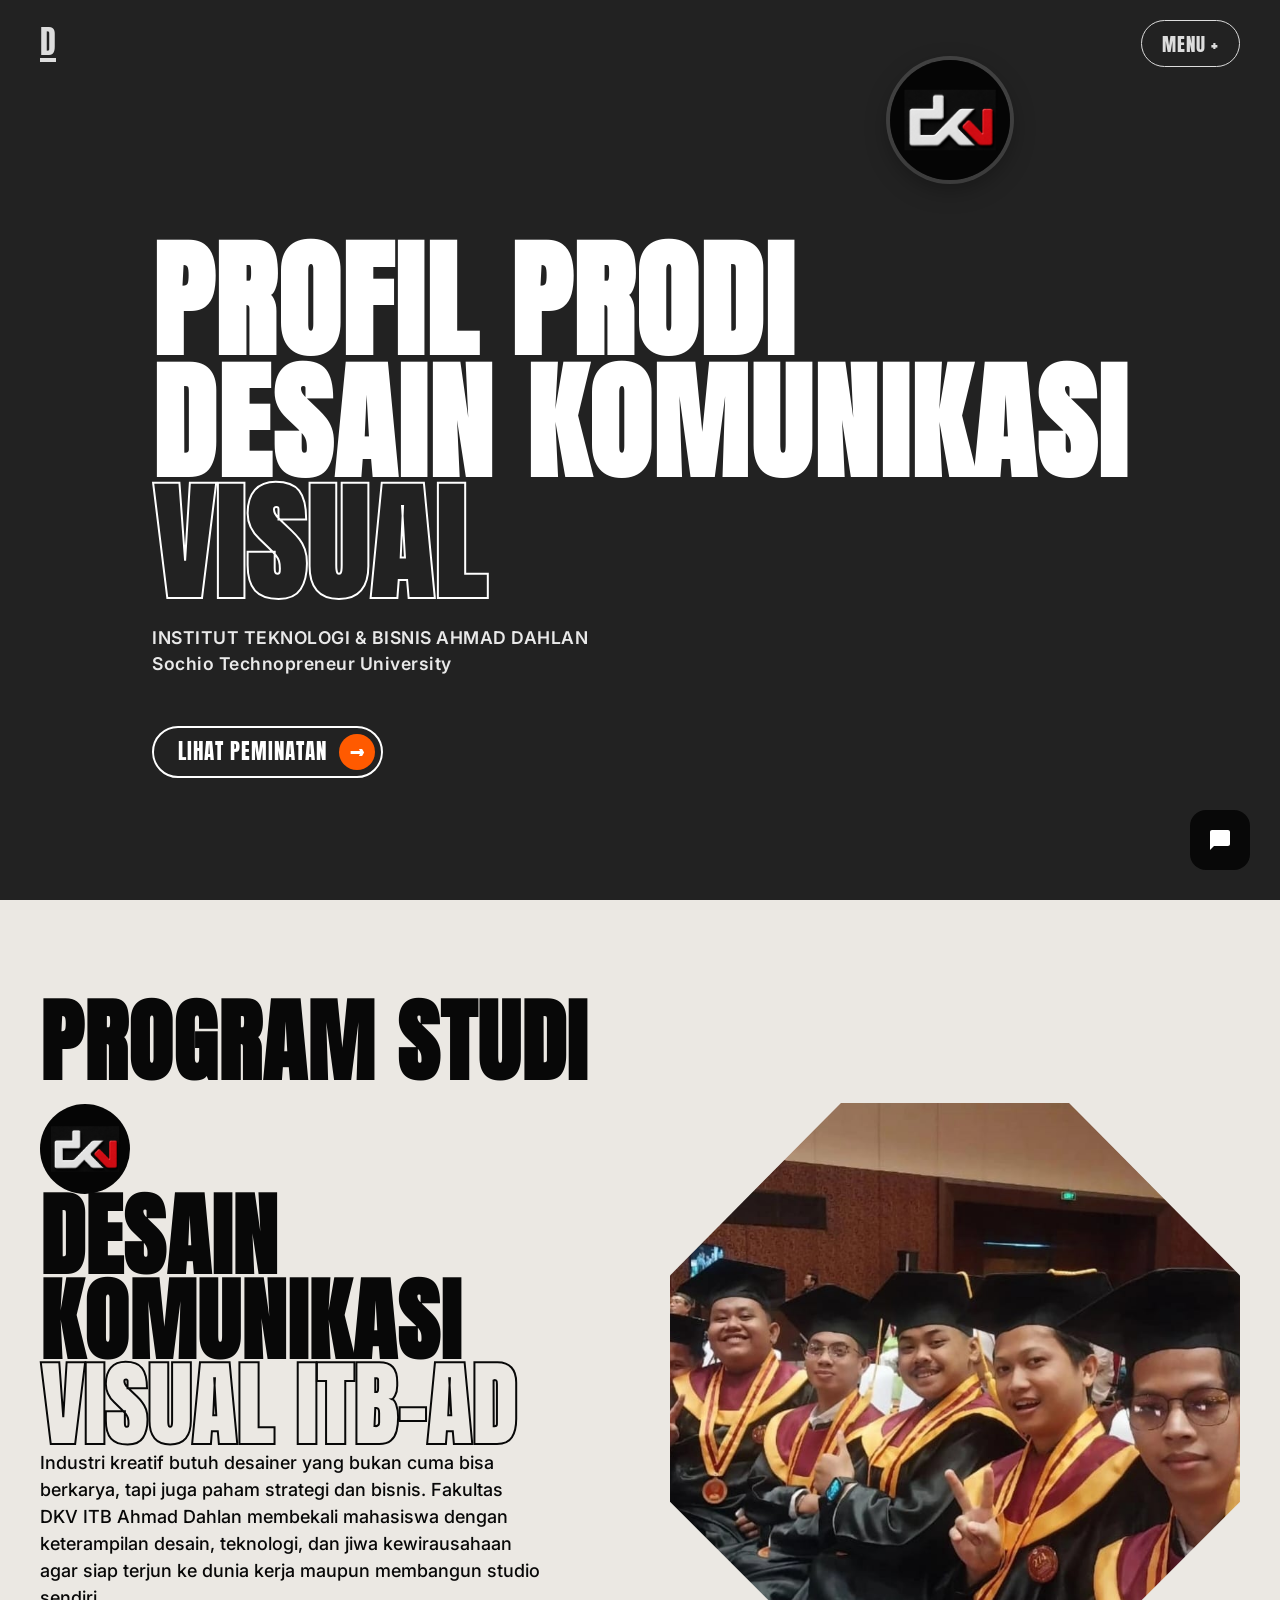
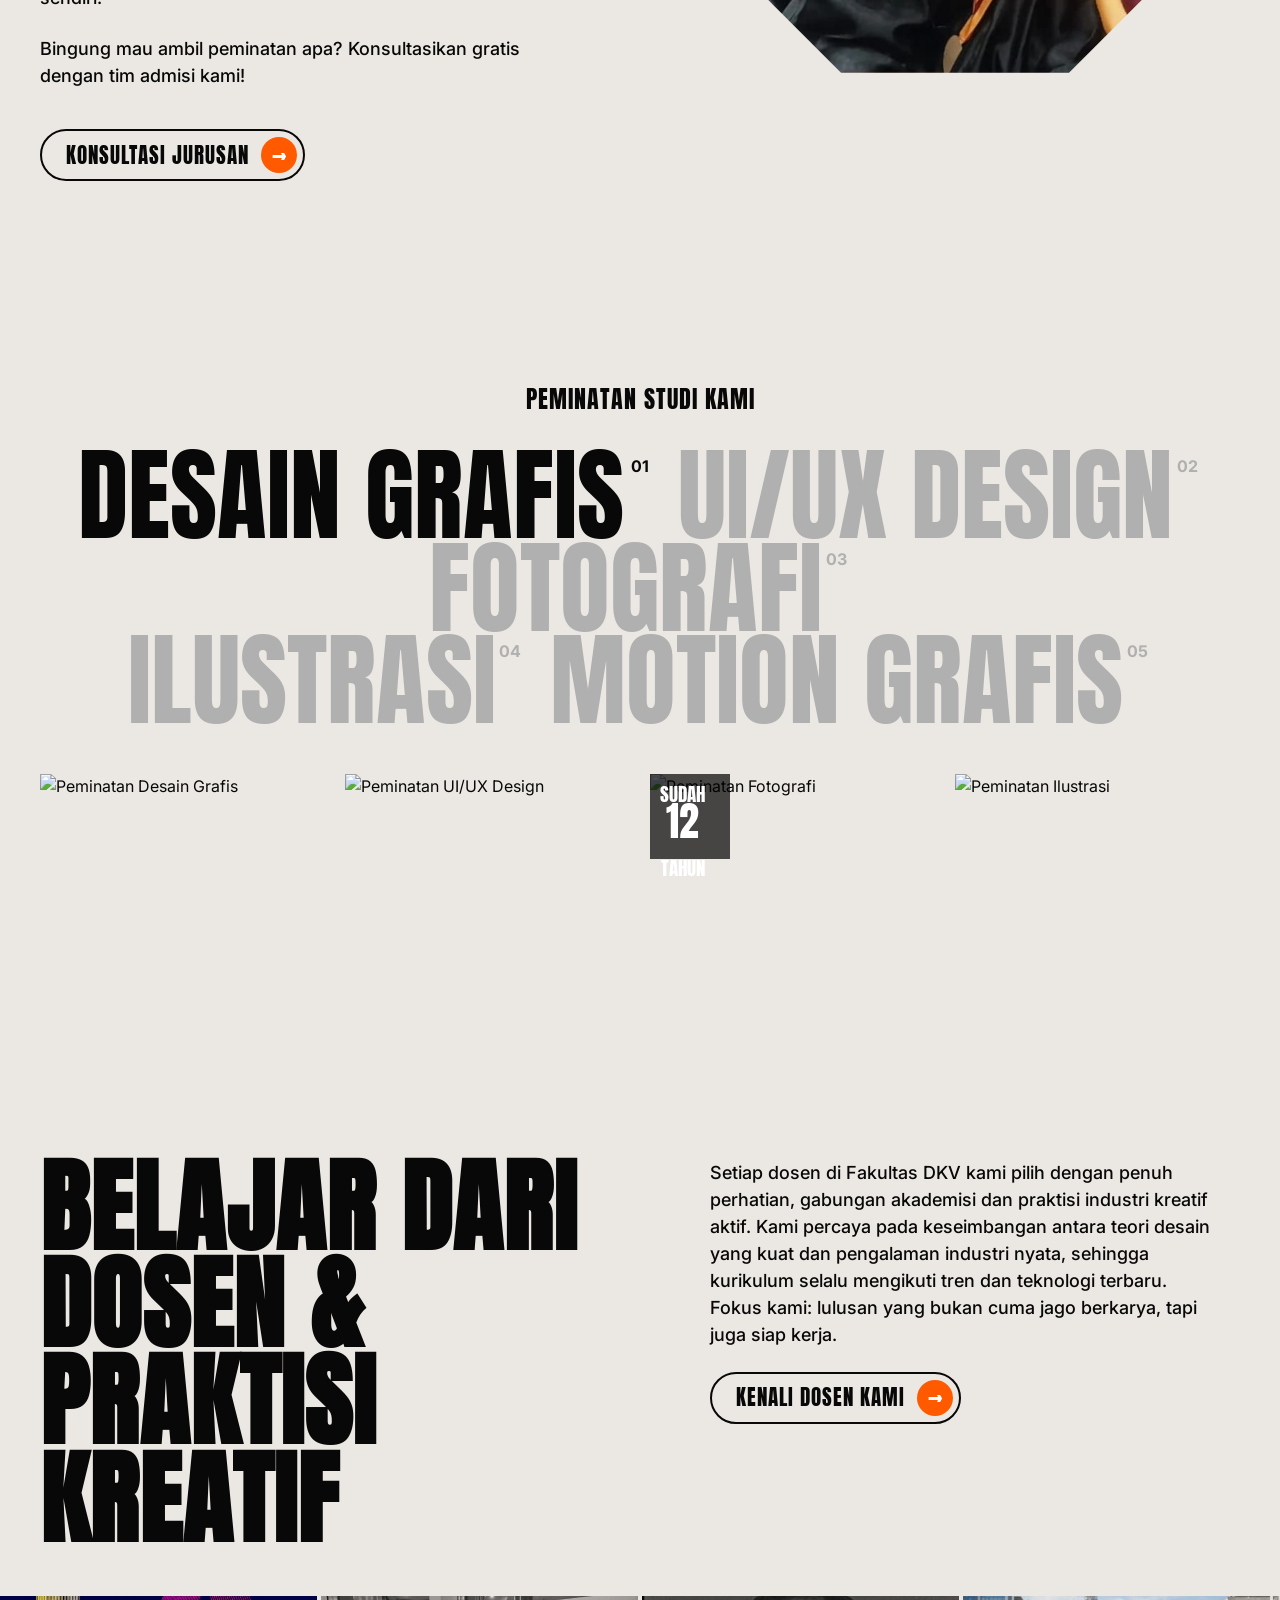
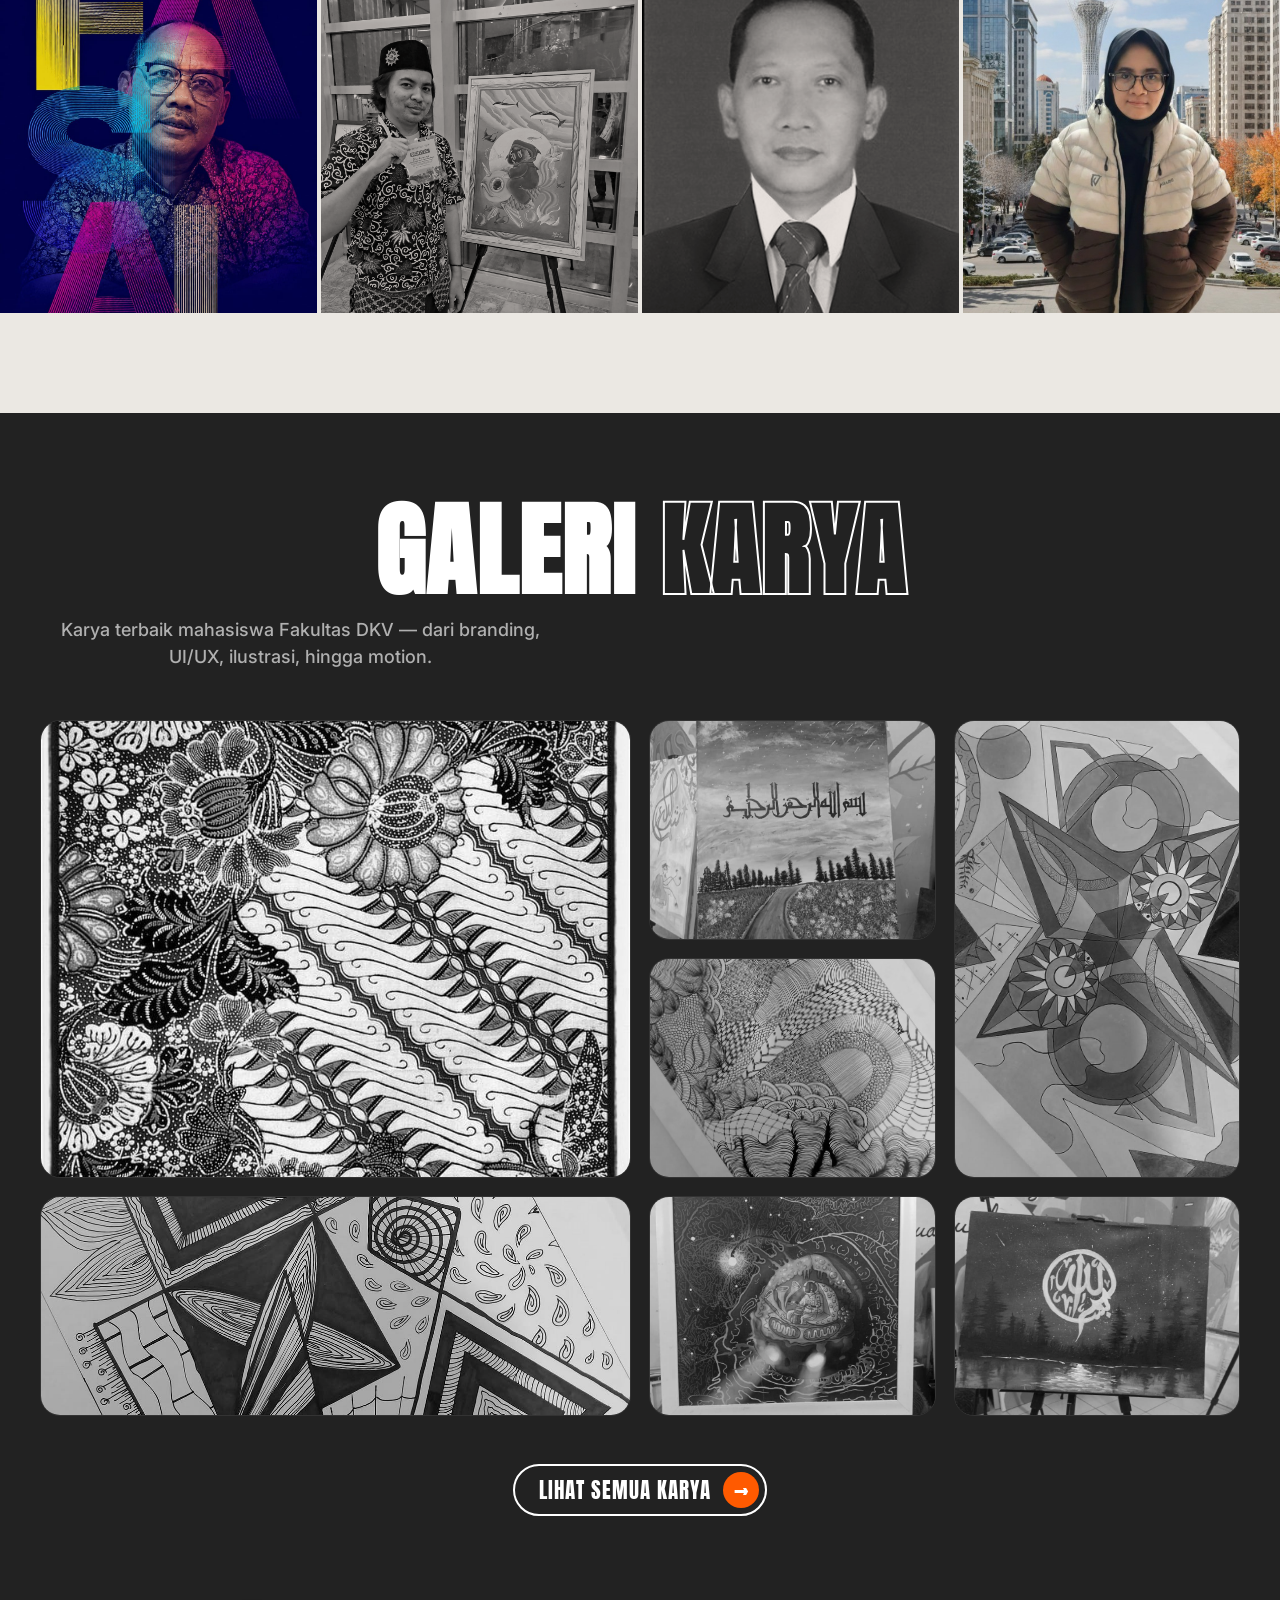
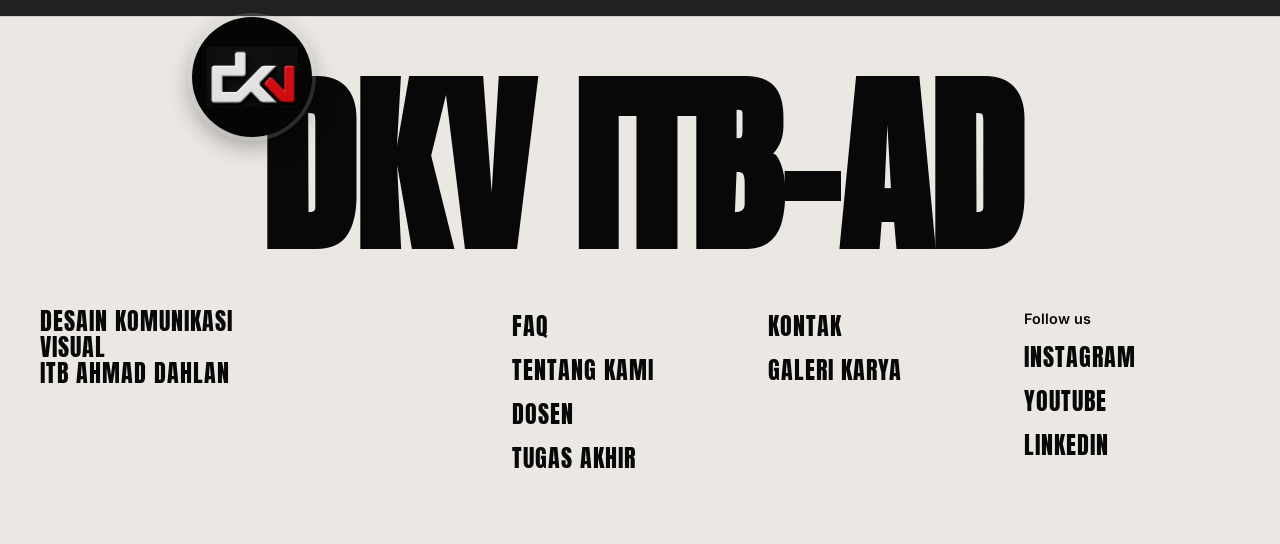
==== commit 17f7d659: "index.html" ====
--- a/index.html
+++ b/index.html
@@ -11,178 +11,220 @@
 </head>
 <body>
 
-<nav class="nav">
-  <div class="logo">
-    <a href="index.html" class="r-mark">D</a>
-  </div>
-  <button type="button" class="menu-btn">MENU +</button>
-</nav>
-
-<section class="hero dark-bg">
-  <div class="container relative">
-    <div class="badge-spin">
-      <img src="aset/dkv-icon-badge.jpg" alt="Logo DKV ITB Ahmad Dahlan" class="badge-spin-img">
-    </div>
-    <h1 class="hero-title">PROFIL PRODI<br>DESAIN KOMUNIKASI<br><span class="outline-text">VISUAL</span></h1>
-    <p class="hero-subtitle">INSTITUT TEKNOLOGI &amp; BISNIS AHMAD DAHLAN<br>Sochio Technopreneur University</p>
-    <a href="faq.html" class="btn btn-pill btn-orange mt-4">
-      <span class="btn-text">LIHAT PEMINATAN</span>
-      <span class="btn-icon">→</span>
-    </a>
-  </div>
-</section>
-
-<section class="about light-bg">
-  <div class="container grid-2">
-    <div class="about-content">
-      <h2 class="section-title">PROGRAM STUDI <span class="badge-inline"></span><br>DESAIN KOMUNIKASI<br><span class="outline-text-dark">VISUAL ITB-AD</span></h2>
-      <p class="body-text">Industri kreatif butuh desainer yang bukan cuma bisa berkarya, tapi juga paham strategi dan bisnis. Fakultas DKV ITB Ahmad Dahlan membekali mahasiswa dengan keterampilan desain, teknologi, dan jiwa kewirausahaan agar siap terjun ke dunia kerja maupun membangun studio sendiri.</p>
-      <p class="body-text">Bingung mau ambil peminatan apa? Konsultasikan gratis dengan tim admisi kami!</p>
-      <a href="kontak.html" class="btn btn-pill btn-dark mt-2">
-        <span class="btn-text">KONSULTASI JURUSAN</span>
-        <span class="btn-icon btn-icon-orange">→</span>
-      </a>
-    </div>
-    <div class="about-image">
-      <div class="octagon-mask">
-        <img src="aset/foto-wisuda-dkv.jpg" alt="Mahasiswa DKV ITB Ahmad Dahlan saat wisuda">
-      </div>
-    </div>
-  </div>
-</section>
-
-<section class="trainings light-bg">
-  <div class="container">
-    <div class="eyebrow-center">PEMINATAN STUDI KAMI</div>
-    <div class="typographic-cluster">
-      <span class="word black">DESAIN GRAFIS<sup>01</sup></span>
-      <span class="word grey">UI/UX DESIGN<sup>02</sup></span>
-      <span class="word grey">FOTOGRAFI<sup>03</sup></span><br>
-      <span class="word grey">ILUSTRASI<sup>04</sup></span>
-      <span class="word grey">MOTION GRAFIS<sup>05</sup></span>
-    </div>
-    <div class="image-grid mt-4">
-      <div class="img-card">
-        <img src="aset/galeri5.jpeg" alt="Peminatan Desain Grafis">
-      </div>
-      <div class="img-card">
-        <img src="aset/galeri9.jpeg" alt="Peminatan UI/UX Design">
-      </div>
-      <div class="img-card date-card">
-        <div class="date-badge">SUDAH<br><span>12</span><br>TAHUN</div>
-        <img src="aset/galeri6.jpeg" alt="Peminatan Fotografi">
-      </div>
-      <div class="img-card">
-        <img src="aset/galeri4.jpeg" alt="Peminatan Ilustrasi">
-      </div>
-    </div>
-  </div>
-</section>
-
-<section class="team light-bg pt-0">
-  <div class="container grid-2 align-start mb-4">
-    <h2 class="section-title massive">BELAJAR DARI<br>DOSEN &amp; PRAKTISI<br>KREATIF</h2>
-    <div class="team-text">
-      <p class="body-text">Setiap dosen di Fakultas DKV kami pilih dengan penuh perhatian, gabungan akademisi dan praktisi industri kreatif aktif. Kami percaya pada keseimbangan antara teori desain yang kuat dan pengalaman industri nyata, sehingga kurikulum selalu mengikuti tren dan teknologi terbaru. Fokus kami: lulusan yang bukan cuma jago berkarya, tapi juga siap kerja.</p>
-      <a href="tim.html" class="btn btn-pill btn-dark">
-        <span class="btn-text">KENALI DOSEN KAMI</span>
-        <span class="btn-icon btn-icon-orange">→</span>
-      </a>
-    </div>
-  </div>
-  <div class="team-grid">
-    <div class="team-member" style="background-color:#00FF00;"><img src="aset/dosen1.jpeg" alt="Dosen DKV 1"></div>
-    <div class="team-member" style="background-color:#dfd3d350;"><img src="aset/dosen2.jpeg" style="mix-blend-mode:multiply;filter:grayscale(100%);" alt="Dosen DKV 2"></div>
-    <div class="team-member" style="background-color:#dfd3d350;"><img src="aset/dosen3.jpeg" style="mix-blend-mode:multiply;filter:grayscale(100%);" alt="Dosen DKV 3"></div>
-    <div class="team-member" style="background-color:#000000;"><img src="aset/dosen4.jpeg" alt="Dosen DKV 4"></div>
-  </div>
-</section>
-
-<section class="gallery dark-bg pt-0">
-  <div class="container">
-    <h2 class="section-title massive text-center">GALERI <span class="outline-text">KARYA</span></h2>
-    <p class="body-text text-center mx-auto mt-2" style="color:var(--grey-text);max-width:520px;">Karya terbaik mahasiswa Fakultas DKV — dari branding, UI/UX, ilustrasi, hingga motion.</p>
-    <div class="gallery-grid">
-      <article class="gallery-card gallery-card--large">
-        <img src="aset/galeri1.jpg" alt="Karya Branding">
-        <span class="gallery-badge">BATIK</span>
-      </article>
-      <article class="gallery-card">
-        <img src="aset/galeri9.jpeg" alt="Karya UI/UX">
-        <span class="gallery-badge">KALIGRAFI</span>
-      </article>
-      <article class="gallery-card gallery-card--tall">
-        <img src="aset/galeri4.jpeg" alt="Karya Ilustrasi">
-        <span class="gallery-badge">ABSTRAK GEOMETRIS</span>
-      </article>
-      <article class="gallery-card">
-        <img src="aset/galeri5.jpeg" alt="Karya Desain Grafis">
-        <span class="gallery-badge">ABSTRAK GEOMETRIS</span>
-      </article>
-      <article class="gallery-card gallery-card--wide">
-        <img src="aset/galeri6.jpeg" alt="Karya Fotografi">
-        <span class="gallery-badge">BATIK</span>
-      </article>
-      <article class="gallery-card">
-        <img src="aset/galeri7.jpeg" alt="Karya Motion">
-        <span class="gallery-badge">SURREALISME</span>
-      </article>
-      <article class="gallery-card">
-        <img src="aset/galeri8.jpeg" alt="Karya Poster">
-        <span class="gallery-badge">KALIGRAFI</span>
-      </article>
-    </div>
-    <div class="text-center mt-4">
-      <a href="galeri.html" class="btn btn-pill btn-orange">
-        <span class="btn-text">LIHAT SEMUA KARYA</span>
+  <!-- NAVIGATION -->
+  <nav class="nav">
+    <div class="logo">
+      <a href="index.html" class="r-mark" style="text-decoration:none;color:inherit;">D</a>
+    </div>
+    <button class="menu-btn">MENU +</button>
+  </nav>
+  
+
+  <!-- HERO SECTION -->
+  <section class="hero dark-bg">
+    <div class="container relative">
+      <!-- Spinning Badge -->
+      <div class="badge-spin">
+        <img src="aset/dkv-icon-badge.jpg" alt="Logo DKV ITB Ahmad Dahlan" class="badge-spin-img">
+      </div>
+
+      <h1 class="hero-title">
+    PROFIL PRODI<br>
+    DESAIN KOMUNIKASI<br>
+    <span class="outline-text">VISUAL</span>
+</h1>
+      <p class="hero-subtitle">
+        INSTITUT TEKNOLOGI &amp; BISNIS AHMAD DAHLAN<br>
+        Sochio Technopreneur University
+      </p>
+
+      <a href="faq.html" class="btn btn-pill btn-orange mt-4">
+        <span class="btn-text">LIHAT PEMINATAN</span>
         <span class="btn-icon">→</span>
       </a>
     </div>
+  </section>
+
+  <!-- ABOUT SECTION -->
+  <section class="about light-bg">
+    <div class="container grid-2">
+      <div class="about-content">
+        <h2 class="section-title">
+          PROGRAM STUDI <span class="badge-inline"></span><br>
+          DESAIN KOMUNIKASI<br>
+          <span class="outline-text-dark">VISUAL ITB-AD</span>
+        </h2>
+        <p class="body-text">
+          Industri kreatif butuh desainer yang bukan cuma bisa berkarya, tapi juga paham strategi dan bisnis. Fakultas DKV ITB Ahmad Dahlan membekali mahasiswa dengan keterampilan desain, teknologi, dan jiwa kewirausahaan agar siap terjun ke dunia kerja maupun membangun studio sendiri.
+        </p>
+        <p class="body-text">
+          Bingung mau ambil peminatan apa? Konsultasikan gratis dengan tim admisi kami!
+        </p>
+        <a href="kontak.html" class="btn btn-pill btn-dark mt-2">
+          <span class="btn-text">KONSULTASI JURUSAN</span>
+          <span class="btn-icon btn-icon-orange">→</span>
+        </a>
+      </div>
+      <div class="about-image">
+        <div class="octagon-mask">
+          <img src="aset/foto-wisuda-dkv.jpg" alt="Mahasiswa DKV ITB Ahmad Dahlan saat wisuda">
+        </div>
+      </div>
+    </div>
+  </section>
+
+  <!-- TRAININGS SECTION -->
+  <section class="trainings light-bg">
+    <div class="container">
+      <div class="eyebrow-center">PEMINATAN STUDI KAMI</div>
+      <div class="typographic-cluster">
+        <span class="word black">DESAIN GRAFIS<sup>01</sup></span>
+        <span class="word grey">UI/UX DESIGN<sup>02</sup></span>
+        <span class="word grey">FOTOGRAFI<sup>03</sup></span><br>
+        <span class="word grey">ILUSTRASI<sup>04</sup></span>
+        <span class="word grey">MOTION GRAFIS<sup>05</sup></span>
+      </div>
+      
+      <div class="image-grid mt-4">
+        <div class="img-card"><img src="https://images.unsplash.com/photo-1517245386807-bb43f82c33c4?ixlib=rb-4.0.3&auto=format&fit=crop&w=600&q=80" alt="Peminatan Desain Grafis"></div>
+        <div class="img-card"><img src="https://images.unsplash.com/photo-1559028012-481c04fa702d?ixlib=rb-4.0.3&auto=format&fit=crop&w=600&q=80" alt="Peminatan UI/UX Design"></div>
+        <div class="img-card date-card">
+          <div class="date-badge">SUDAH<br><span>12</span><br>TAHUN</div>
+          <img src="https://images.unsplash.com/photo-1554048612-b6a482bc67e5?ixlib=rb-4.0.3&auto=format&fit=crop&w=600&q=80" alt="Peminatan Fotografi">
+        </div>
+        <div class="img-card"><img src="https://images.unsplash.com/photo-1561070791-2526d30994b5?ixlib=rb-4.0.3&auto=format&fit=crop&w=600&q=80" alt="Peminatan Ilustrasi"></div>
+      </div>
+    </div>
+  </section>
+
+  <!-- TEAM SECTION -->
+  <section class="team light-bg pt-0">
+    <div class="container grid-2 align-start mb-4">
+      <h2 class="section-title massive">BELAJAR DARI<br>DOSEN & PRAKTISI<br>KREATIF</h2>
+      <div class="team-text">
+        <p class="body-text">
+          Setiap dosen di Fakultas DKV kami pilih dengan penuh perhatian, gabungan akademisi dan praktisi industri kreatif aktif. Kami percaya pada keseimbangan antara teori desain yang kuat dan pengalaman industri nyata, sehingga kurikulum selalu mengikuti tren dan teknologi terbaru. Fokus kami: lulusan yang bukan cuma jago berkarya, tapi juga siap kerja.
+        </p>
+        <a href="tim.html" class="btn btn-pill btn-dark">
+          <span class="btn-text">KENALI DOSEN KAMI</span>
+          <span class="btn-icon btn-icon-orange">→</span>
+        </a>
+      </div>
+    </div>
+    
+    <div class="team-grid">
+      <div class="team-member" style="background-color: #00FF00;"><img src="aset/dosen1.jpeg" alt="Dosen DKV 1"></div>
+      <div class="team-member" style="background-color: #dfd3d350;"><img src="aset/dosen2.jpeg" style="mix-blend-mode: multiply; filter: grayscale(100%);" alt="Dosen DKV 2"></div>
+      <div class="team-member" style="background-color: #dfd3d350;"><img src="aset/dosen3.jpeg" style="mix-blend-mode: multiply; filter: grayscale(100%);" alt="Dosen DKV 3"></div>
+      <div class="team-member" style="background-color: #000000;"><img src="aset/dosen4.jpeg" alt="Dosen DKV 4"></div>
+    </div>
+  </section>
+
+  <!-- GALLERY SECTION -->
+  <section class="gallery dark-bg pt-0">
+    <div class="container">
+      <h2 class="section-title massive text-center">GALERI <span class="outline-text">KARYA</span></h2>
+      <p class="body-text text-center mx-auto mt-2" style="color: var(--grey-text); max-width: 520px;">
+        Karya terbaik mahasiswa Fakultas DKV — dari branding, UI/UX, ilustrasi, hingga motion.
+      </p>
+
+      <div class="gallery-grid">
+        <!-- Card 1 - Large -->
+        <article class="gallery-card gallery-card--large">
+          <img src="aset/galeri1.jpg" alt="Karya Branding">
+          <span class="gallery-badge">BATIK</span>
+        </article>
+
+        <!-- Card 2 -->
+        <article class="gallery-card">
+          <img src="aset/galeri9.jpeg" alt="Karya UI/UX">
+          <span class="gallery-badge">KALIGRAFI</span>
+        </article>
+
+        <!-- Card 3 - Tall -->
+        <article class="gallery-card gallery-card--tall">
+          <img src="aset/galeri4.jpeg" alt="Karya Ilustrasi">
+          <span class="gallery-badge">ABSTRAK GEOMETRIS</span>
+        </article>
+
+        <!-- Card 4 -->
+        <article class="gallery-card">
+          <img src="aset/galeri5.jpeg" alt="Karya Desain Grafis">
+          <span class="gallery-badge">ABSTRAK GEOMETRIS</span>
+        </article>
+
+        <!-- Card 5 - Wide -->
+        <article class="gallery-card gallery-card--wide">
+          <img src="aset/galeri6.jpeg" alt="Karya Fotografi">
+          <span class="gallery-badge">BATIK</span>
+        </article>
+
+        <!-- Card 6 -->
+        <article class="gallery-card">
+          <img src="aset/galeri7.jpeg" alt="Karya Motion">
+          <span class="gallery-badge">SURIALISME</span>
+        </article>
+
+        <!-- Card 7 -->
+        <article class="gallery-card">
+          <img src="aset/galeri8.jpeg" alt="Karya Poster">
+          <span class="gallery-badge">KALIGRAFI</span>
+        </article>
+      </div>
+
+      <div class="text-center mt-4">
+        <a href="galeri.html" class="btn btn-pill btn-orange">
+          <span class="btn-text">LIHAT SEMUA KARYA</span>
+          <span class="btn-icon">→</span>
+        </a>
+      </div>
+    </div>
+  </section>
+
+  <!-- FOOTER -->
+  <footer class="footer mesh-bg">
+    <div class="container relative">
+      <div class="badge-spin badge-footer">
+        <img src="aset/dkv-icon-badge.jpg" alt="Logo DKV ITB Ahmad Dahlan" class="badge-spin-img">
+      </div>
+      <h1 class="footer-title">DKV ITB-AD</h1>
+      
+      <div class="footer-grid mt-4">
+        <div>
+          <div class="footer-brand">DESAIN KOMUNIKASI<br>VISUAL<br>ITB AHMAD DAHLAN</div>
+        </div>
+        <div>
+          <ul class="footer-links">
+            <li><a href="faq.html">FAQ</a></li>
+            <li><a href="tentang_kami.html">TENTANG KAMI</a></li>
+            <li><a href="tim.html">DOSEN</a></li>
+            <li><a href="tugas_akhir.html">TUGAS AKHIR</a></li>
+          </ul>
+        </div>
+        <div>
+          <ul class="footer-links">
+            <li><a href="kontak.html">KONTAK</a></li>
+            <li><a href="galeri.html">GALERI KARYA</a></li>
+            
+          </ul>
+        </div>
+        <div>
+          <div class="footer-social-label">Follow us</div>
+          <ul class="footer-links">
+            <li><a href="https://instagram.com" target="_blank" rel="noopener">INSTAGRAM</a></li>
+            <li><a href="https://youtube.com" target="_blank" rel="noopener">YOUTUBE</a></li>
+            <li><a href="https://linkedin.com" target="_blank" rel="noopener">LINKEDIN</a></li>
+          </ul>
+        </div>
+      </div>
+    </div>
+  </footer>
+
+  <!-- Floating Chat Button -->
+  <div class="chat-btn">
+    <svg viewBox="0 0 24 24" width="24" height="24" fill="currentColor"><path d="M20 2H4C2.9 2 2 2.9 2 4V22L6 18H20C21.1 18 22 17.1 22 16V4C22 2.9 21.1 2 20 2Z"/></svg>
   </div>
-</section>
-
-<footer class="footer mesh-bg">
-  <div class="container relative">
-    <div class="badge-spin badge-footer">
-      <img src="aset/dkv-icon-badge.jpg" alt="Logo DKV ITB Ahmad Dahlan" class="badge-spin-img">
-    </div>
-    <h1 class="footer-title">DKV ITB-AD</h1>
-    <div class="footer-grid mt-4">
-      <div>
-        <div class="footer-brand">DESAIN KOMUNIKASI<br>VISUAL<br>ITB AHMAD DAHLAN</div>
-      </div>
-      <div>
-        <ul class="footer-links">
-          <li><a href="faq.html">FAQ</a></li>
-          <li><a href="tentang_kami.html">TENTANG KAMI</a></li>
-          <li><a href="tim.html">DOSEN</a></li>
-          <li><a href="tugas_akhir.html">TUGAS AKHIR</a></li>
-        </ul>
-      </div>
-      <div>
-        <ul class="footer-links">
-          <li><a href="kontak.html">KONTAK</a></li>
-          <li><a href="galeri.html">GALERI KARYA</a></li>
-        </ul>
-      </div>
-      <div>
-        <div class="footer-social-label">Follow us</div>
-        <ul class="footer-links">
-          <li><a href="https://instagram.com" target="_blank" rel="noopener">INSTAGRAM</a></li>
-          <li><a href="https://youtube.com" target="_blank" rel="noopener">YOUTUBE</a></li>
-          <li><a href="https://linkedin.com" target="_blank" rel="noopener">LINKEDIN</a></li>
-        </ul>
-      </div>
-    </div>
-  </div>
-</footer>
-
-<div class="chat-btn">
-  <svg viewBox="0 0 24 24" width="24" height="24" fill="currentColor">
-    <path d="M20 2H4C2.9 2 2 2.9 2 4V22L6 18H20C21.1 18 22 17.1 22 16V4C22 2.9 21.1 2 20 2Z"/>
-  </svg>
-</div>
-
-<script src="script.js?v=2"></script>
+
+  <script src="script.js?v=2"></script>
 </body>
 </html>
--- a/style.css
+++ b/style.css
@@ -1,39 +1,47 @@
+/* ==========================================================================
+   CSS VARIABLES & RESET
+   ========================================================================== */
 :root {
-  --bg-light: #EBE8E3;
-  --bg-dark: #222222;
-  --black: #080808;
-  --white: #FFFFFF;
-  --orange: #FF5A00;
-  --grey-text: #B0B0B0;
-  
-  --font-display: 'Anton', impact, sans-serif;
-  --font-body: 'Inter', system-ui, sans-serif;
-}
+  --bg-light: #EBE8E3;
+  --bg-dark: #222222;
+  --black: #080808;
+  --white: #FFFFFF;
+  --orange: #FF5A00;
+  --grey-text: #B0B0B0;
+
+  --font-display: 'Anton', impact, sans-serif;
+  --font-body: 'Inter', system-ui, sans-serif;
+}
+
 * {
-  box-sizing: border-box;
-  margin: 0;
-  padding: 0;
-}
+  box-sizing: border-box;
+  margin: 0;
+  padding: 0;
+}
+
 body {
-  font-family: var(--font-body);
-  background-color: var(--bg-light);
-  color: var(--black);
-  line-height: 1.5;
-  overflow-x: hidden;
-  -webkit-font-smoothing: antialiased;
-}
+  font-family: var(--font-body);
+  background-color: var(--bg-light);
+  color: var(--black);
+  line-height: 1.5;
+  overflow-x: hidden;
+  -webkit-font-smoothing: antialiased;
+}
+
 a {
-  text-decoration: none;
-  color: inherit;
-}
-/* ==========================================================================
-   UTILITIES & LAYOUT
-   ========================================================================== */
-   .container {
-  max-width: 1400px;
-  margin: 0 auto;
-  padding: 0 40px;
-}
+  text-decoration: none;
+  color: inherit;
+}
+
+/* ==========================================================================
+   UTILITIES & LAYOUT
+   ========================================================================== */
+.container {
+  max-width: 1400px;
+  margin: 0 auto;
+  padding: 0 40px;
+}
+
 .relative { position: relative; }
 .text-center { text-align: center; }
 .mt-2 { margin-top: 1rem; }
@@ -41,415 +49,629 @@
 .mb-4 { margin-bottom: 3rem; }
 .mb-5 { margin-bottom: 5rem; }
 .pt-0 { padding-top: 0 !important; }
+
 .dark-bg { background-color: var(--bg-dark); color: var(--white); }
 .light-bg { background-color: var(--bg-light); color: var(--black); }
+
+/* Hero + Video Background */
+.hero {
+  position: relative;
+  overflow: hidden;
+  min-height: 100vh;
+  display: flex;
+  align-items: flex-start;
+}
+
 .hero.dark-bg {
-  background-image: linear-gradient(180deg, rgba(8,8,8,0.55) 0%, rgba(8,8,8,0.75) 100%), url('aset/page1.png');
-  background-size: cover;
-  background-position: center;
-  background-repeat: no-repeat;
-  position: relative;
-  min-height: 100vh;
-  display: flex;
-  align-items: flex-start;
-}
+  background-image: none;
+  background-color: var(--bg-dark);
+}
+
+.hero-video {
+  position: absolute;
+  top: 0;
+  left: 0;
+  width: 100%;
+  height: 100%;
+  object-fit: cover;
+  z-index: 0;
+}
+
+.hero-overlay {
+  position: absolute;
+  inset: 0;
+  background: linear-gradient(180deg, rgba(8, 8, 8, 0.55) 0%, rgba(8, 8, 8, 0.78) 100%);
+  z-index: 1;
+  pointer-events: none;
+}
+
 .hero .container {
-  padding-top: 140px;
-}
+  position: relative;
+  z-index: 2;
+  padding-top: 140px;
+}
+
 section { padding: 100px 0; }
+
 .grid-2 {
-  display: grid;
-  grid-template-columns: 1fr 1fr;
-  gap: 60px;
-  align-items: center;
-}
+  display: grid;
+  grid-template-columns: 1fr 1fr;
+  gap: 60px;
+  align-items: center;
+}
+
 .align-start { align-items: start; }
-/* ==========================================================================
-   TYPOGRAPHY
-   ========================================================================== */
-.hero-title, .section-title, .footer-title {
-  font-family: var(--font-display);
-  text-transform: uppercase;
-  line-height: 0.95;
-  margin: 0;
-}
+
+/* ==========================================================================
+   TYPOGRAPHY
+   ========================================================================== */
+.hero-title,
+.section-title,
+.footer-title {
+  font-family: var(--font-display);
+  text-transform: uppercase;
+  line-height: 0.95;
+  margin: 0;
+}
+
 .hero-title {
-  font-size: clamp(4rem, 10vw, 9rem);
-  letter-spacing: 2px;
-}
+  font-size: clamp(4rem, 10vw, 9rem);
+  letter-spacing: 2px;
+}
+
 .hero-subtitle {
-  font-family: var(--font-body);
-  font-weight: 600;
-  font-size: 1.1rem;
-  letter-spacing: 0.5px;
-  margin-top: 1.25rem;
-  max-width: 550px;
-  color: var(--white);
-  opacity: 0.9;
-}
+  font-family: var(--font-body);
+  font-weight: 600;
+  font-size: 1.1rem;
+  letter-spacing: 0.5px;
+  margin-top: 1.25rem;
+  max-width: 550px;
+  color: var(--white);
+  opacity: 0.9;
+}
+
 .section-title {
-  font-size: clamp(3rem, 7vw, 6.5rem);
-  letter-spacing: 1px;
-}
-.section-title.massive { font-size: clamp(3.5rem, 8vw, 7.5rem); }
+  font-size: clamp(3rem, 7vw, 6.5rem);
+  letter-spacing: 1px;
+}
+
+.section-title.massive {
+  font-size: clamp(3.5rem, 8vw, 7.5rem);
+}
+
 .outline-text {
-  color: transparent;
-  -webkit-text-stroke: 2px var(--white);
-}
+  color: transparent;
+  -webkit-text-stroke: 2px var(--white);
+}
+
 .outline-text-dark {
-  color: transparent;
-  -webkit-text-stroke: 2px var(--black);
-}
+  color: transparent;
+  -webkit-text-stroke: 2px var(--black);
+}
+
 .body-text {
-  font-size: 1.125rem;
-  font-weight: 500;
-  margin-bottom: 1.5rem;
-  max-width: 500px;
-}
-/* ==========================================================================
-   NAVIGATION
-   ========================================================================== */
+  font-size: 1.125rem;
+  font-weight: 500;
+  margin-bottom: 1.5rem;
+  max-width: 500px;
+}
+
+/* ==========================================================================
+   NAVIGATION
+   ========================================================================== */
 .nav {
-  position: fixed;
-  top: 0; left: 0; right: 0;
-  padding: 20px 40px;
-  display: flex;
-  justify-content: space-between;
-  align-items: center;
-  z-index: 100;
-  mix-blend-mode: difference;
-  color: white;
-}
+  position: fixed;
+  top: 0;
+  left: 0;
+  right: 0;
+  padding: 20px 40px;
+  display: flex;
+  justify-content: space-between;
+  align-items: center;
+  z-index: 100;
+  mix-blend-mode: difference;
+  color: white;
+}
+
 .r-mark {
-  font-family: var(--font-display);
-  font-size: 2rem;
-  border-bottom: 4px solid white;
-  line-height: 1;
-  display: inline-block;
-}
+  font-family: var(--font-display);
+  font-size: 2rem;
+  border-bottom: 4px solid white;
+  line-height: 1;
+  display: inline-block;
+}
+
 .menu-btn {
-  background: transparent;
-  border: 1px solid white;
-  color: white;
-  border-radius: 50px;
-  padding: 8px 20px;
-  font-family: var(--font-display);
-  font-size: 1.2rem;
-  cursor: pointer;
-  letter-spacing: 1px;
-  transition: 0.3s ease;
-}
-.menu-btn:hover { background: white; color: black; }
-/* ==========================================================================
-   BUTTONS
-   ========================================================================== */
+  background: transparent;
+  border: 1px solid white;
+  color: white;
+  border-radius: 50px;
+  padding: 8px 20px;
+  font-family: var(--font-display);
+  font-size: 1.2rem;
+  cursor: pointer;
+  letter-spacing: 1px;
+  transition: 0.3s ease;
+}
+
+.menu-btn:hover {
+  background: white;
+  color: black;
+}
+
+/* ==========================================================================
+   BUTTONS
+   ========================================================================== */
 .btn-pill {
-  display: inline-flex;
-  align-items: center;
-  gap: 12px;
-  border: 2px solid;
-  border-radius: 50px;
-  padding: 6px 6px 6px 24px;
-  font-family: var(--font-display);
-  font-size: 1.3rem;
-  letter-spacing: 1px;
-  transition: transform 0.3s ease;
-}
-.btn-pill:hover { transform: scale(1.05); }
-.btn-orange { border-color: var(--white); color: var(--white); }
-.btn-orange .btn-icon { background-color: var(--orange); border-radius: 50%; width: 36px; height: 36px; display: flex; align-items: center; justify-content: center; color: white;}
-.btn-dark { border-color: var(--black); color: var(--black); }
-.btn-dark .btn-icon-orange { background-color: var(--orange); border-radius: 50%; width: 36px; height: 36px; display: flex; align-items: center; justify-content: center; color: white;}
-/* ==========================================================================
-   SPECIFIC ELEMENTS (Masks, Badges, Inline Pill)
-   ========================================================================== */
+  display: inline-flex;
+  align-items: center;
+  gap: 12px;
+  border: 2px solid;
+  border-radius: 50px;
+  padding: 6px 6px 6px 24px;
+  font-family: var(--font-display);
+  font-size: 1.3rem;
+  letter-spacing: 1px;
+  transition: transform 0.3s ease;
+}
+
+.btn-pill:hover {
+  transform: scale(1.05);
+}
+
+.btn-orange {
+  border-color: var(--white);
+  color: var(--white);
+}
+
+.btn-orange .btn-icon {
+  background-color: var(--orange);
+  border-radius: 50%;
+  width: 36px;
+  height: 36px;
+  display: flex;
+  align-items: center;
+  justify-content: center;
+  color: white;
+}
+
+.btn-dark {
+  border-color: var(--black);
+  color: var(--black);
+}
+
+.btn-dark .btn-icon-orange {
+  background-color: var(--orange);
+  border-radius: 50%;
+  width: 36px;
+  height: 36px;
+  display: flex;
+  align-items: center;
+  justify-content: center;
+  color: white;
+}
+
+/* ==========================================================================
+   SPECIFIC ELEMENTS (Masks, Badges, Inline Pill)
+   ========================================================================== */
 .inline-img-pill {
-  display: inline-block;
-  width: 250px;
-  height: clamp(60px, 8vw, 110px);
-  background-image: url('https://images.unsplash.com/photo-1522071820081-009f0129c71c?ixlib=rb-4.0.3&auto=format&fit=crop&w=600&q=80');
-  background-size: cover;
-  background-position: center;
-  border-radius: 100px;
-  vertical-align: middle;
-  margin: 0 15px;
-}
+  display: inline-block;
+  width: 250px;
+  height: clamp(60px, 8vw, 110px);
+  background-image: url('https://images.unsplash.com/photo-1522071820081-009f0129c71c?ixlib=rb-4.0.3&auto=format&fit=crop&w=600&q=80');
+  background-size: cover;
+  background-position: center;
+  border-radius: 100px;
+  vertical-align: middle;
+  margin: 0 15px;
+}
+
 .badge-inline {
-  display: inline-block;
-  width: clamp(60px, 8vw, 90px);
-  height: clamp(60px, 8vw, 90px);
-  background-image: url('aset/dkv-icon-badge.jpg');
-  background-size: cover;
-  background-position: center;
-  border-radius: 50%;
-  vertical-align: text-bottom;
-}
+  display: inline-block;
+  width: clamp(60px, 8vw, 90px);
+  height: clamp(60px, 8vw, 90px);
+  background-image: url('aset/dkv-icon-badge.jpg');
+  background-size: cover;
+  background-position: center;
+  border-radius: 50%;
+  vertical-align: text-bottom;
+}
+
 .badge-spin {
-  position: absolute;
-  top: -40px;
-  right: 15%;
-  animation: spin 10s linear infinite;
-  z-index: 10;
-  width: 120px;
-  height: 120px;
-}
-.badge-footer { top: -60px; left: 15%; right: auto; }
+  position: absolute;
+  top: -40px;
+  right: 15%;
+  animation: spin 10s linear infinite;
+  z-index: 10;
+  width: 120px;
+  height: 120px;
+}
+
+.badge-footer {
+  top: -60px;
+  left: 15%;
+  right: auto;
+}
+
 .badge-spin-img {
-  width: 120px;
-  height: 120px;
-  border-radius: 50%;
-  object-fit: cover;
-  display: block;
-  box-shadow: 0 0 0 4px rgba(255, 255, 255, 0.15), 0 8px 24px rgba(0, 0, 0, 0.35);
-}
-@keyframes spin { 100% { transform: rotate(360deg); } }
+  width: 120px;
+  height: 120px;
+  border-radius: 50%;
+  object-fit: cover;
+  display: block;
+  box-shadow: 0 0 0 4px rgba(255, 255, 255, 0.15), 0 8px 24px rgba(0, 0, 0, 0.35);
+}
+
+@keyframes spin {
+  100% { transform: rotate(360deg); }
+}
+
 .octagon-mask {
-  width: 100%;
-  aspect-ratio: 1;
-  clip-path: polygon(30% 0%, 70% 0%, 100% 30%, 100% 70%, 70% 100%, 30% 100%, 0% 70%, 0% 30%);
-}
-.octagon-mask img { width: 100%; height: 100%; object-fit: cover; }
-/* ==========================================================================
-   TRAININGS TYPOGRAPHY CLUSTER
-   ========================================================================== */
+  width: 100%;
+  aspect-ratio: 1;
+  clip-path: polygon(30% 0%, 70% 0%, 100% 30%, 100% 70%, 70% 100%, 30% 100%, 0% 70%, 0% 30%);
+}
+
+.octagon-mask img {
+  width: 100%;
+  height: 100%;
+  object-fit: cover;
+}
+
+/* ==========================================================================
+   TRAININGS TYPOGRAPHY CLUSTER
+   ========================================================================== */
 .eyebrow-center {
-  text-align: center;
-  font-family: var(--font-display);
-  font-size: 1.5rem;
-  letter-spacing: 1px;
-  margin-bottom: 2rem;
-}
+  text-align: center;
+  font-family: var(--font-display);
+  font-size: 1.5rem;
+  letter-spacing: 1px;
+  margin-bottom: 2rem;
+}
+
 .typographic-cluster {
-  text-align: center;
-  font-family: var(--font-display);
-  font-size: clamp(3rem, 8vw, 7.5rem);
-  line-height: 0.9;
-}
-.typographic-cluster .word { position: relative; margin-right: 30px; display: inline-block; }
+  text-align: center;
+  font-family: var(--font-display);
+  font-size: clamp(3rem, 8vw, 7.5rem);
+  line-height: 0.9;
+}
+
+.typographic-cluster .word {
+  position: relative;
+  margin-right: 30px;
+  display: inline-block;
+}
+
 .typographic-cluster .word sup {
-  font-family: var(--font-body); font-weight: bold; font-size: 1rem;
-  position: absolute; top: 10px; right: -25px;
-}
+  font-family: var(--font-body);
+  font-weight: bold;
+  font-size: 1rem;
+  position: absolute;
+  top: 10px;
+  right: -25px;
+}
+
 .typographic-cluster .black { color: var(--black); }
 .typographic-cluster .grey { color: var(--grey-text); }
-.image-grid { display: grid; grid-template-columns: repeat(auto-fit, minmax(150px, 1fr)); gap: 20px; }
-.img-card { aspect-ratio: 1; overflow: hidden; position: relative; }
-.img-card img { width: 100%; height: 100%; object-fit: cover; display: block; }
+
+.image-grid {
+  display: grid;
+  grid-template-columns: repeat(auto-fit, minmax(150px, 1fr));
+  gap: 20px;
+}
+
+.img-card {
+  aspect-ratio: 1;
+  overflow: hidden;
+  position: relative;
+}
+
+.img-card img {
+  width: 100%;
+  height: 100%;
+  object-fit: cover;
+  display: block;
+}
+
 .date-card::before {
-  content: ""; position: absolute; top: 0; left: 0;
-  width: clamp(56px, 28%, 80px); height: clamp(70px, 30%, 100px);
-  background: rgba(0,0,0,0.7); z-index: 1;
-}
+  content: "";
+  position: absolute;
+  top: 0;
+  left: 0;
+  width: clamp(56px, 28%, 80px);
+  height: clamp(70px, 30%, 100px);
+  background: rgba(0, 0, 0, 0.7);
+  z-index: 1;
+}
+
 .date-badge {
-  position: absolute; top: 10px; left: 10px; z-index: 2;
-  color: white; font-family: var(--font-display); text-align: center; line-height: 1;
-  font-size: clamp(0.85rem, 3vw, 1.2rem);
-}
-.date-badge span { font-size: clamp(1.6rem, 6vw, 2.5rem); display: block; margin: -2px 0; }
-/* ==========================================================================
-   TEAM SECTION
-   ========================================================================== */
-.team-text { padding-left: 40px; }
+  position: absolute;
+  top: 10px;
+  left: 10px;
+  z-index: 2;
+  color: white;
+  font-family: var(--font-display);
+  text-align: center;
+  line-height: 1;
+  font-size: clamp(0.85rem, 3vw, 1.2rem);
+}
+
+.date-badge span {
+  font-size: clamp(1.6rem, 6vw, 2.5rem);
+  display: block;
+  margin: -2px 0;
+}
+
+/* ==========================================================================
+   TEAM SECTION
+   ========================================================================== */
+.team-text {
+  padding-left: 40px;
+}
+
 .team-grid {
-  display: grid;
-  grid-template-columns: repeat(auto-fit, minmax(150px, 1fr));
-  gap: 4px;
-}
+  display: grid;
+  grid-template-columns: repeat(auto-fit, minmax(150px, 1fr));
+  gap: 4px;
+}
+
 .team-member {
-  overflow: hidden;
-  position: relative;
-  aspect-ratio: 1 / 1;
-}
+  overflow: hidden;
+  position: relative;
+  aspect-ratio: 1 / 1;
+}
+
 .team-member img {
-  width: 100%;
-  height: 100%;
-  object-fit: cover;
-  display: block;
-}
-/* ==========================================================================
-   GALLERY SECTION (Bento Grid)
-   ========================================================================== */
+  width: 100%;
+  height: 100%;
+  object-fit: cover;
+  display: block;
+}
+
+/* ==========================================================================
+   GALLERY SECTION (Bento Grid)
+   ========================================================================== */
 .gallery {
-  padding-top: 90px;
-  padding-bottom: 100px;
-}
-/* Override pt-0 supaya area hitam lebih tinggi & judul tidak mepet */
+  padding-top: 90px;
+  padding-bottom: 100px;
+}
+
 .gallery.dark-bg.pt-0 {
-  padding-top: 90px !important;
-}
+  padding-top: 90px !important;
+}
+
 .gallery-grid {
-  display: grid;
-  grid-template-columns: repeat(4, 1fr);
-  grid-auto-rows: 220px;
-  gap: 18px;
-  margin-top: 50px;
-}
+  display: grid;
+  grid-template-columns: repeat(4, 1fr);
+  grid-auto-rows: 220px;
+  gap: 18px;
+  margin-top: 50px;
+}
+
 .gallery-card {
-  position: relative;
-  border-radius: 20px;
-  overflow: hidden;
-  border: 1px solid #333;
-  background: #111;
-  cursor: pointer;
-}
-.gallery-card img {
-  width: 100%;
-  height: 100%;
-  object-fit: cover;
-  display: block;
-  filter: grayscale(100%);
-  transition: filter 0.45s ease, transform 0.45s ease;
-}
-.gallery-card:hover img {
-  filter: grayscale(0%);
-  transform: scale(1.05);
-}
+  position: relative;
+  border-radius: 20px;
+  overflow: hidden;
+  border: 1px solid #333;
+  background: #111;
+  cursor: pointer;
+}
+
+.gallery-card img,
+.gallery-card video,
+.gallery-video {
+  width: 100%;
+  height: 100%;
+  object-fit: cover;
+  display: block;
+  filter: grayscale(100%);
+  transition: filter 0.45s ease, transform 0.45s ease;
+}
+
+.gallery-card:hover img,
+.gallery-card:hover video,
+.gallery-card:hover .gallery-video {
+  filter: grayscale(0%);
+  transform: scale(1.05);
+}
+
 .gallery-badge {
-  position: absolute;
-  top: 16px;
-  left: 16px;
-  background: var(--orange);
-  color: var(--black);
-  font-family: var(--font-display);
-  font-size: 0.95rem;
-  letter-spacing: 1px;
-  padding: 8px 14px;
-  border-radius: 50px;
-  opacity: 0;
-  transform: translateY(-8px);
-  transition: opacity 0.3s ease, transform 0.3s ease;
-  z-index: 2;
-  pointer-events: none;
-}
+  position: absolute;
+  top: 16px;
+  left: 16px;
+  background: var(--orange);
+  color: var(--black);
+  font-family: var(--font-display);
+  font-size: 0.95rem;
+  letter-spacing: 1px;
+  padding: 8px 14px;
+  border-radius: 50px;
+  opacity: 0;
+  transform: translateY(-8px);
+  transition: opacity 0.3s ease, transform 0.3s ease;
+  z-index: 2;
+  pointer-events: none;
+}
+
 .gallery-card:hover .gallery-badge {
-  opacity: 1;
-  transform: translateY(0);
-}
+  opacity: 1;
+  transform: translateY(0);
+}
+
 .gallery-card--large {
-  grid-column: span 2;
-  grid-row: span 2;
-}
+  grid-column: span 2;
+  grid-row: span 2;
+}
+
 .gallery-card--wide {
-  grid-column: span 2;
-}
+  grid-column: span 2;
+}
+
 .gallery-card--tall {
-  grid-row: span 2;
-}
+  grid-row: span 2;
+}
+
 @media (max-width: 1024px) {
-  .gallery-grid {
-    grid-template-columns: repeat(2, 1fr);
-    grid-auto-rows: 200px;
-  }
-  .gallery-card--large {
-    grid-column: span 2;
-    grid-row: span 2;
-  }
-  .gallery-card--wide {
-    grid-column: span 2;
-  }
-  .gallery-card--tall {
-    grid-row: span 2;
-  }
-}
+  .gallery-grid {
+    grid-template-columns: repeat(2, 1fr);
+    grid-auto-rows: 200px;
+  }
+
+  .gallery-card--large {
+    grid-column: span 2;
+    grid-row: span 2;
+  }
+
+  .gallery-card--wide {
+    grid-column: span 2;
+  }
+
+  .gallery-card--tall {
+    grid-row: span 2;
+  }
+}
+
 @media (max-width: 600px) {
-  .gallery-grid {
-    grid-template-columns: 1fr;
-    grid-auto-rows: 260px;
-    gap: 14px;
-  }
-  .gallery-card--large,
-  .gallery-card--wide,
-  .gallery-card--tall {
-    grid-column: span 1;
-    grid-row: span 1;
-  }
-}
-/* ==========================================================================
-   FOOTER
-   ========================================================================== */
-.footer { padding-bottom: 60px; border-top: 1px solid rgba(0,0,0,0.1); }
+  .gallery-grid {
+    grid-template-columns: 1fr;
+    grid-auto-rows: 260px;
+    gap: 14px;
+  }
+
+  .gallery-card--large,
+  .gallery-card--wide,
+  .gallery-card--tall {
+    grid-column: span 1;
+    grid-row: span 1;
+  }
+}
+
+/* ==========================================================================
+   FOOTER
+   ========================================================================== */
+.footer {
+  padding-bottom: 60px;
+  border-top: 1px solid rgba(0, 0, 0, 0.1);
+}
+
 .footer-title {
-  font-size: clamp(4rem, 15vw, 14rem);
-  text-align: center;
-  margin-top: 60px;
-  letter-spacing: -2px;
-}
-.footer-grid { display: grid; grid-template-columns: 2fr 1fr 1fr 1fr; gap: 40px; }
-.footer-brand { font-family: var(--font-display); font-size: 1.5rem; line-height: 1.1; letter-spacing: 1px; }
-.footer-links { list-style: none; font-family: var(--font-display); font-size: 1.5rem; letter-spacing: 1px;}
-.footer-links li { margin-bottom: 8px; }
-.footer-links a:hover { color: var(--orange); }
-.footer-social-label { font-size: 0.9rem; font-weight: 600; margin-bottom: 10px; }
-/* ==========================================================================
-   FLOATING CHAT
-   ========================================================================== */
+  font-size: clamp(4rem, 15vw, 14rem);
+  text-align: center;
+  margin-top: 60px;
+  letter-spacing: -2px;
+}
+
+.footer-grid {
+  display: grid;
+  grid-template-columns: 2fr 1fr 1fr 1fr;
+  gap: 40px;
+}
+
+.footer-brand {
+  font-family: var(--font-display);
+  font-size: 1.5rem;
+  line-height: 1.1;
+  letter-spacing: 1px;
+}
+
+.footer-links {
+  list-style: none;
+  font-family: var(--font-display);
+  font-size: 1.5rem;
+  letter-spacing: 1px;
+}
+
+.footer-links li {
+  margin-bottom: 8px;
+}
+
+.footer-links a:hover {
+  color: var(--orange);
+}
+
+.footer-social-label {
+  font-size: 0.9rem;
+  font-weight: 600;
+  margin-bottom: 10px;
+}
+
+/* ==========================================================================
+   FLOATING CHAT
+   ========================================================================== */
 .chat-btn {
-  position: fixed;
-  bottom: 30px; right: 30px;
-  background: var(--black); color: var(--white);
-  width: 60px; height: 60px; border-radius: 16px;
-  display: flex; align-items: center; justify-content: center;
-  cursor: pointer; z-index: 99; transition: 0.3s;
-}
-.chat-btn:hover { background: var(--orange); }
-/* ==========================================================================
-   RESPONSIVE
-   ========================================================================== */
+  position: fixed;
+  bottom: 30px;
+  right: 30px;
+  background: var(--black);
+  color: var(--white);
+  width: 60px;
+  height: 60px;
+  border-radius: 16px;
+  display: flex;
+  align-items: center;
+  justify-content: center;
+  cursor: pointer;
+  z-index: 99;
+  transition: 0.3s;
+}
+
+.chat-btn:hover {
+  background: var(--orange);
+}
+
+/* ==========================================================================
+   RESPONSIVE
+   ========================================================================== */
 @media (max-width: 1024px) {
-  .grid-2 { grid-template-columns: 1fr; }
-  
-  .masonry-layout {
-    flex-wrap: wrap;
-  }
-  .masonry-column {
-    min-width: 45%;
-  }
-  .masonry-column.staggered {
-    margin-top: 0;
-  }
-  .footer-grid { grid-template-columns: 1fr 1fr; }
-  .badge-spin { right: 5%; }
-  .team-text { padding-left: 0; }
-  .inline-img-pill { width: 150px; }
-}
+  .grid-2 {
+    grid-template-columns: 1fr;
+  }
+
+  .footer-grid {
+    grid-template-columns: 1fr 1fr;
+  }
+
+  .badge-spin {
+    right: 5%;
+  }
+
+  .team-text {
+    padding-left: 0;
+  }
+
+  .inline-img-pill {
+    width: 150px;
+  }
+}
+
 @media (max-width: 600px) {
-  .footer-grid { grid-template-columns: 1fr; }
-  
-  .masonry-layout {
-    flex-direction: column;
-  }
-  .masonry-column {
-    min-width: 100%;
-  }
-  
-  .badge-spin { display: none; }
-  section { padding: 60px 0; }
-}
+  .footer-grid {
+    grid-template-columns: 1fr;
+  }
+
+  .badge-spin {
+    display: none;
+  }
+
+  section {
+    padding: 60px 0;
+  }
+
+  .container {
+    padding: 0 20px;
+  }
+
+  .nav {
+    padding: 16px 20px;
+  }
+}
+
 /* Pastikan foto about selalu terlihat */
 .about-image .octagon-mask,
 .about-image .octagon-mask img {
-  opacity: 1 !important;
-  clip-path: polygon(30% 0%, 70% 0%, 100% 30%, 100% 70%, 70% 100%, 30% 100%, 0% 70%, 0% 30%) !important;
-  transform: none !important;
-  filter: none !important;
-  visibility: visible !important;
-}
-/* About: teks kiri, foto kanan, jarak lebih longgar */
-.about-section {
-  display: grid;
-  gap: 700px;              /* jarak antara teks dan foto */
-  align-items: center;
-}
-.about-content {
-  max-width: 520px;
-}
-'use strict';
-/*
-/* CSS CONNECTION TEST */
-body {
-    background: red !important;
-}
-
-.hero {
-    background: blue !important;
-}
+  opacity: 1 !important;
+  clip-path: polygon(30% 0%, 70% 0%, 100% 30%, 100% 70%, 70% 100%, 30% 100%, 0% 70%, 0% 30%) !important;
+  transform: none !important;
+  filter: none !important;
+  visibility: visible !important;
+}
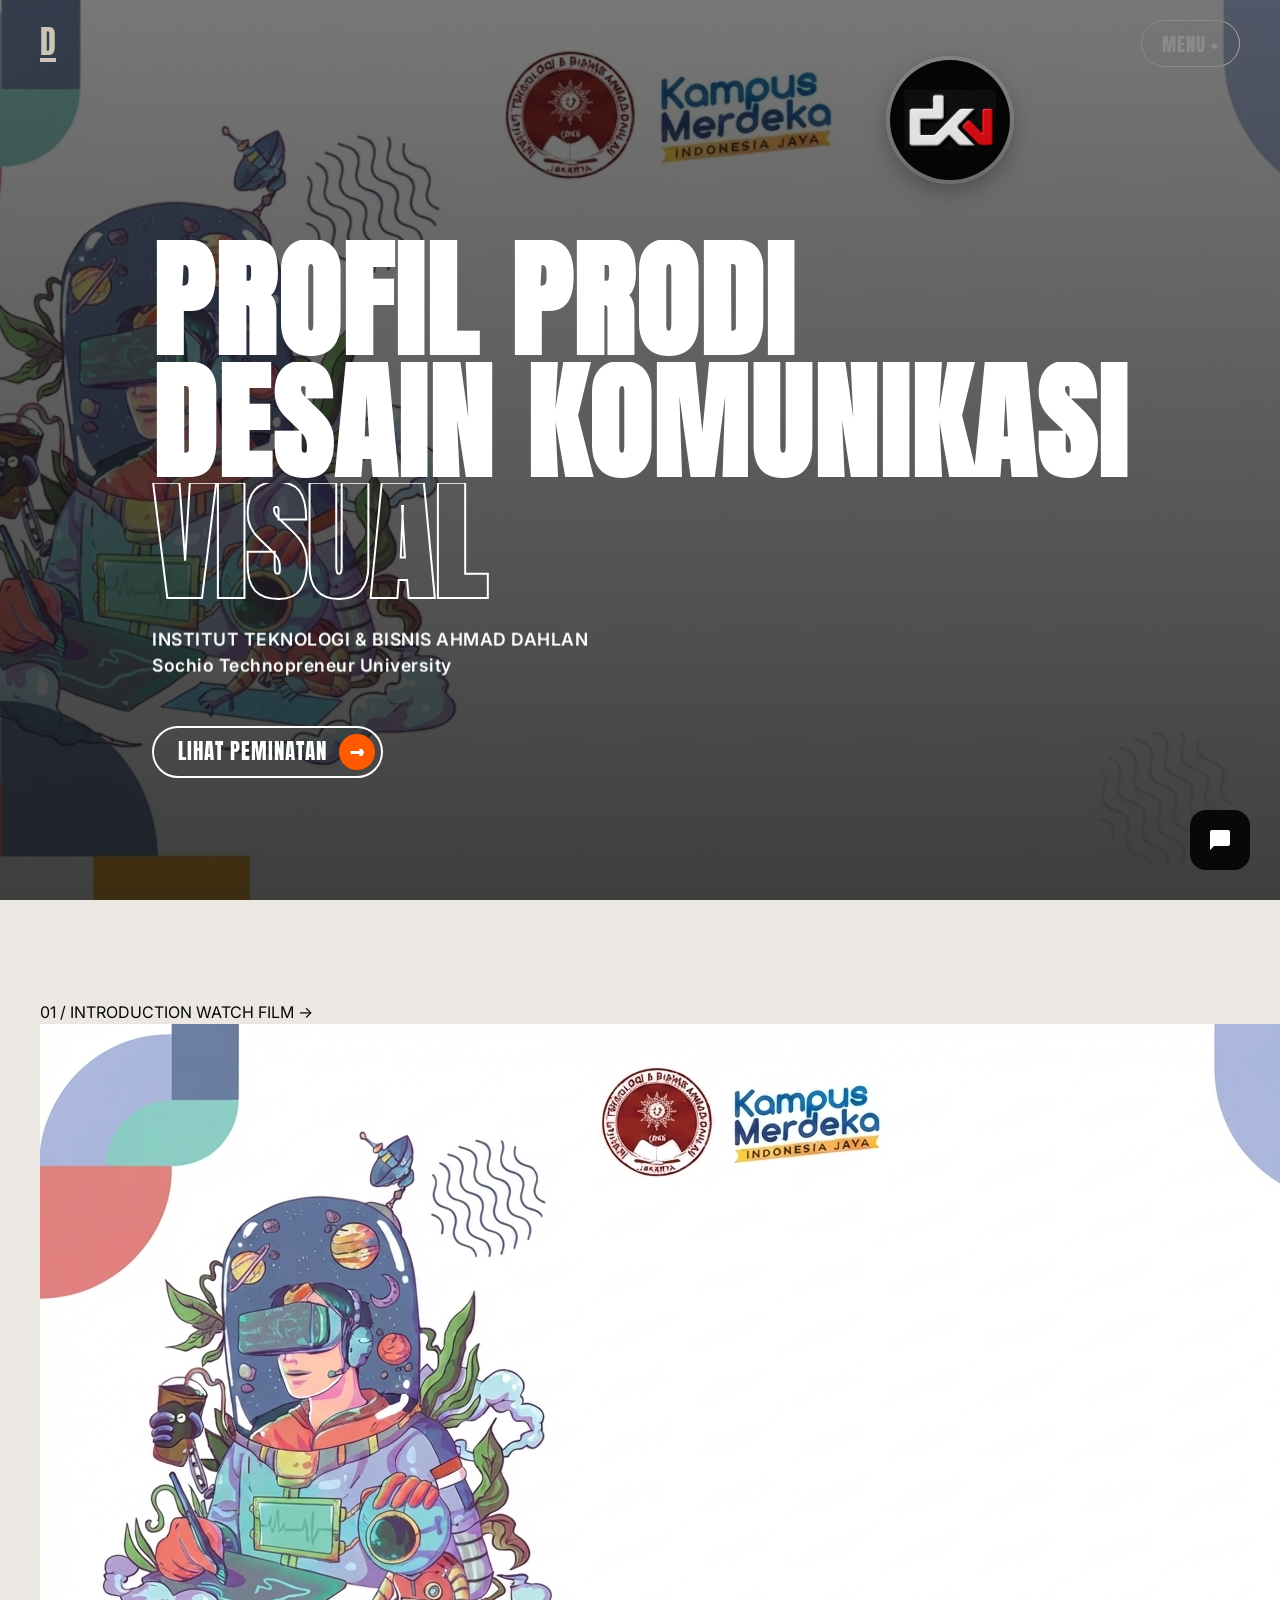
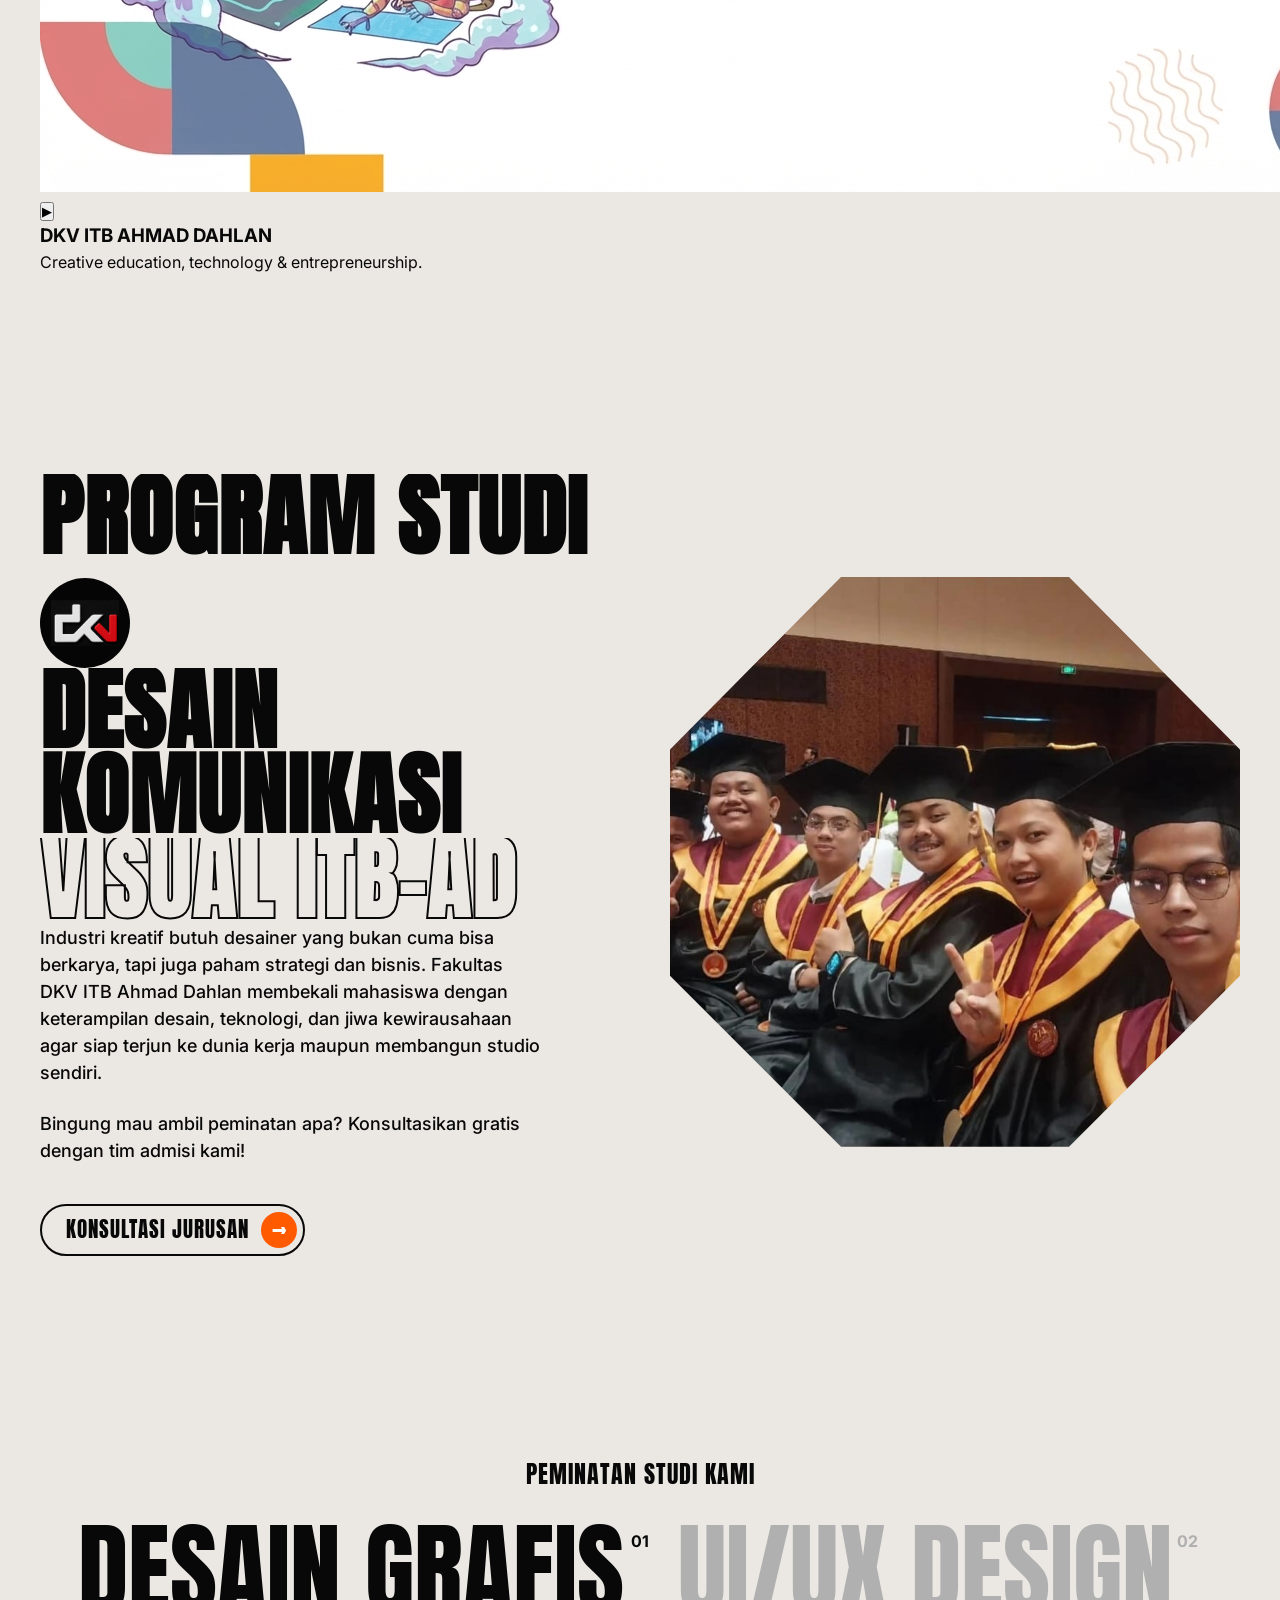
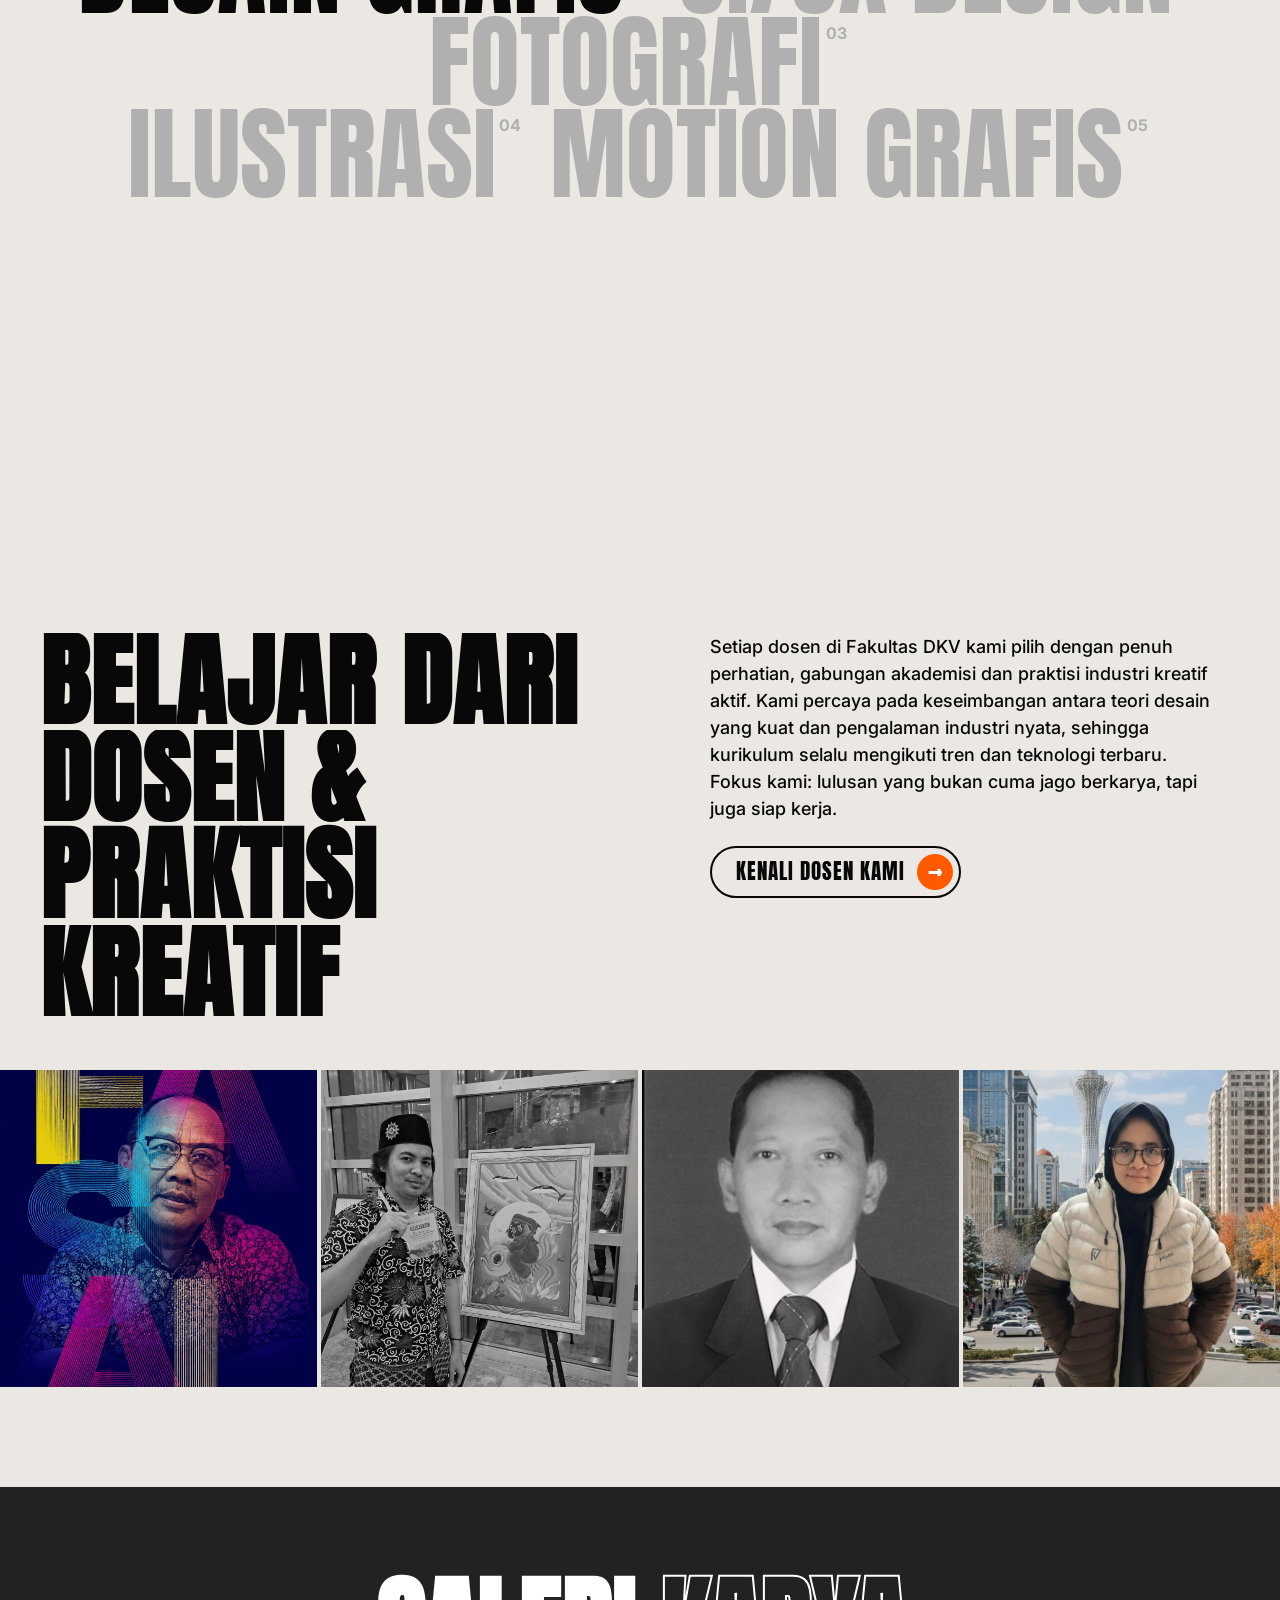
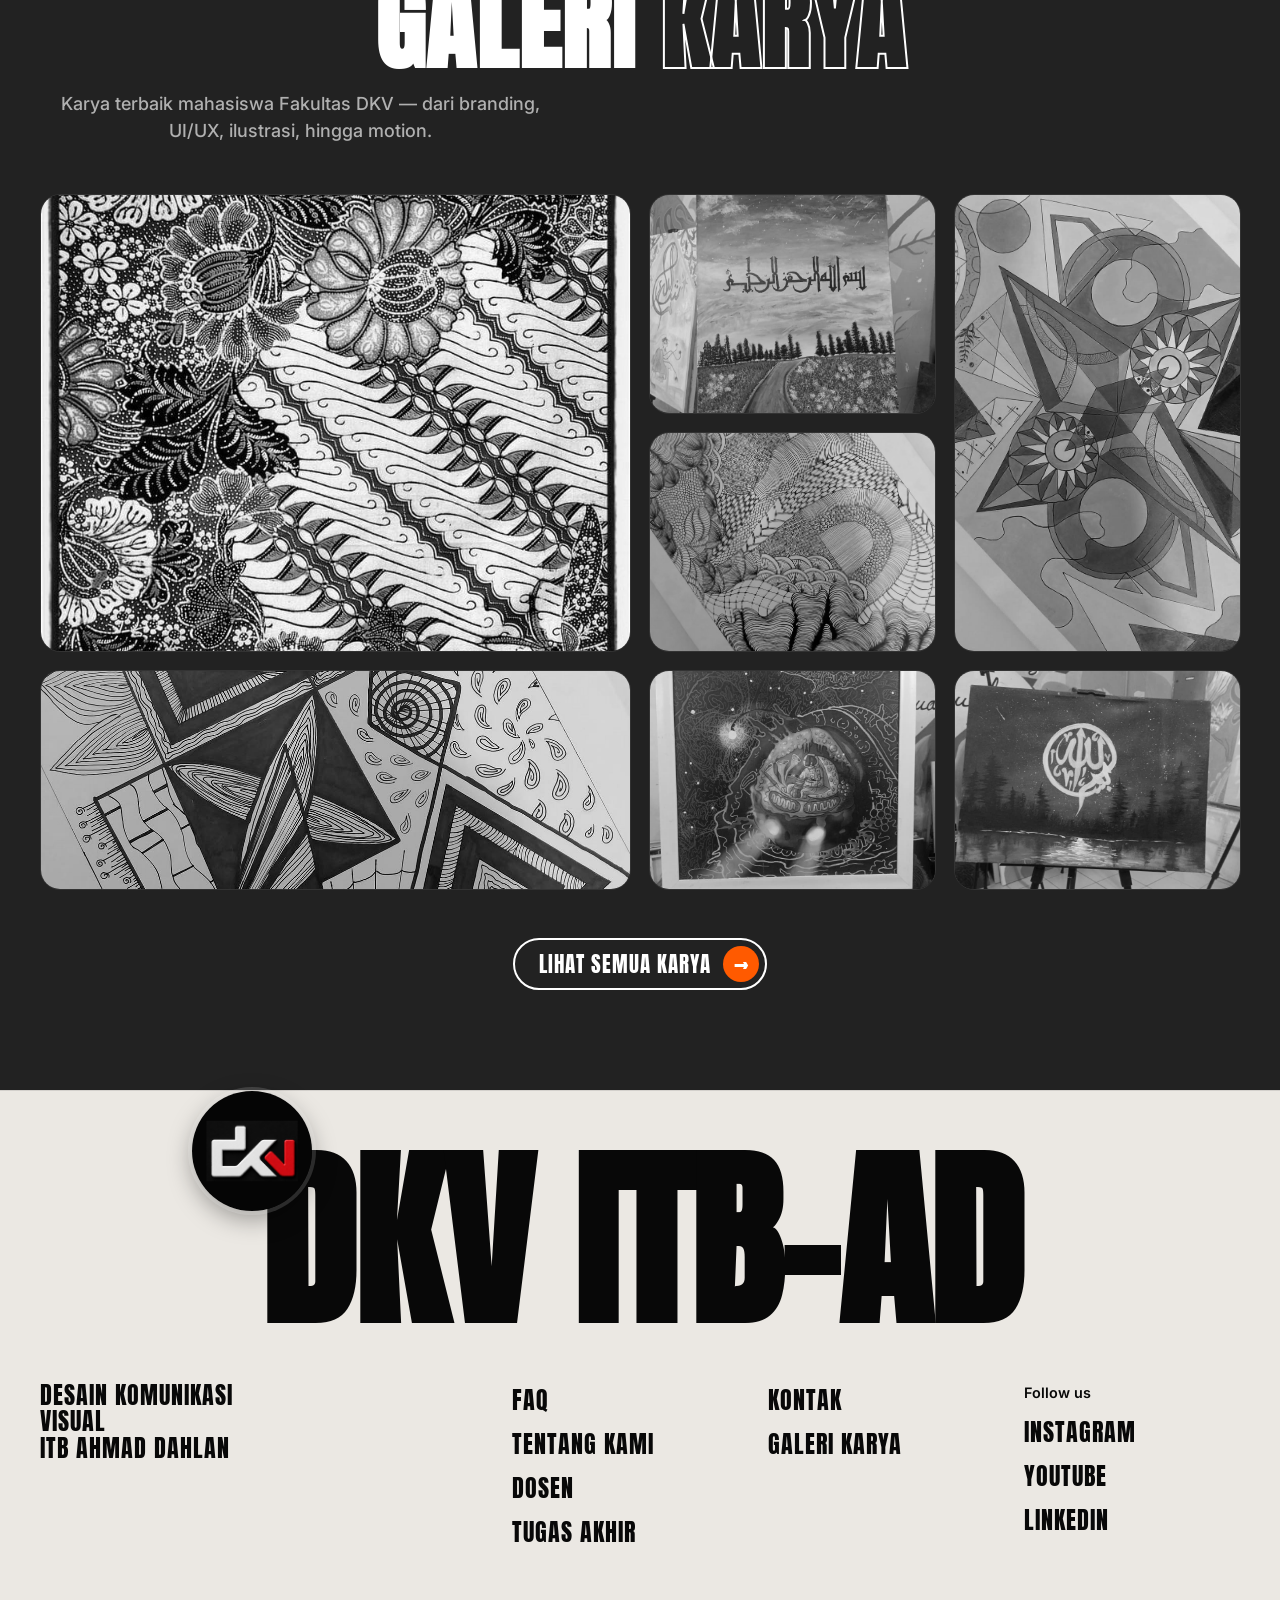
==== commit f052b935: "index.html" ====
--- a/index.html
+++ b/index.html
@@ -20,30 +20,66 @@
   </nav>
   
 
-  <!-- HERO SECTION -->
-  <section class="hero dark-bg">
-    <div class="container relative">
-      <!-- Spinning Badge -->
-      <div class="badge-spin">
-        <img src="aset/dkv-icon-badge.jpg" alt="Logo DKV ITB Ahmad Dahlan" class="badge-spin-img">
-      </div>
-
-      <h1 class="hero-title">
-    PROFIL PRODI<br>
-    DESAIN KOMUNIKASI<br>
-    <span class="outline-text">VISUAL</span>
-</h1>
-      <p class="hero-subtitle">
-        INSTITUT TEKNOLOGI &amp; BISNIS AHMAD DAHLAN<br>
-        Sochio Technopreneur University
+  <!-- ===================== HERO ===================== -->
+<section class="hero dark-bg">
+  <div class="container relative">
+    <div class="badge-spin">
+      <img src="aset/dkv-icon-badge.jpg" alt="Logo DKV ITB Ahmad Dahlan" class="badge-spin-img">
+    </div>
+
+    <h1 class="hero-title">
+      PROFIL PRODI<br>
+      DESAIN KOMUNIKASI<br>
+      <span class="outline-text">VISUAL</span>
+    </h1>
+
+    <p class="hero-subtitle">
+      INSTITUT TEKNOLOGI &amp; BISNIS AHMAD DAHLAN<br>
+      Sochio Technopreneur University
+    </p>
+
+    <a href="faq.html" class="btn btn-pill btn-orange mt-4">
+      <span class="btn-text">LIHAT PEMINATAN</span>
+      <span class="btn-icon">→</span>
+    </a>
+  </div>
+</section>
+
+<!-- ===================== 01 / INTRODUCTION + VIDEO HD ===================== -->
+<section class="intro-film light-bg">
+  <div class="container">
+
+    <div class="intro-film-header">
+      <span class="intro-film-label">01 / INTRODUCTION</span>
+      <a href="#film" class="intro-film-watch">WATCH FILM <span>→</span></a>
+    </div>
+
+    <div class="film-frame" id="film">
+      <video
+        class="film-video"
+        id="filmVideo"
+        playsinline
+        preload="metadata"
+        poster="aset/page1.png"
+      >
+        <source src="aset/video1.mp4" type="video/mp4">
+        Browser Anda tidak mendukung video.
+      </video>
+
+      <button class="film-play-btn" id="filmPlayBtn" type="button" aria-label="Putar video">
+        <span class="film-play-icon">▶</span>
+      </button>
+    </div>
+
+    <div class="intro-film-caption">
+      <h3 class="intro-film-title">DKV ITB AHMAD DAHLAN</h3>
+      <p class="intro-film-desc">
+        Creative education, technology &amp; entrepreneurship.
       </p>
-
-      <a href="faq.html" class="btn btn-pill btn-orange mt-4">
-        <span class="btn-text">LIHAT PEMINATAN</span>
-        <span class="btn-icon">→</span>
-      </a>
-    </div>
-  </section>
+    </div>
+
+  </div>
+</section>
 
   <!-- ABOUT SECTION -->
   <section class="about light-bg">
@@ -85,16 +121,43 @@
         <span class="word grey">MOTION GRAFIS<sup>05</sup></span>
       </div>
       
-      <div class="image-grid mt-4">
-        <div class="img-card"><img src="https://images.unsplash.com/photo-1517245386807-bb43f82c33c4?ixlib=rb-4.0.3&auto=format&fit=crop&w=600&q=80" alt="Peminatan Desain Grafis"></div>
-        <div class="img-card"><img src="https://images.unsplash.com/photo-1559028012-481c04fa702d?ixlib=rb-4.0.3&auto=format&fit=crop&w=600&q=80" alt="Peminatan UI/UX Design"></div>
-        <div class="img-card date-card">
-          <div class="date-badge">SUDAH<br><span>12</span><br>TAHUN</div>
-          <img src="https://images.unsplash.com/photo-1554048612-b6a482bc67e5?ixlib=rb-4.0.3&auto=format&fit=crop&w=600&q=80" alt="Peminatan Fotografi">
-        </div>
-        <div class="img-card"><img src="https://images.unsplash.com/photo-1561070791-2526d30994b5?ixlib=rb-4.0.3&auto=format&fit=crop&w=600&q=80" alt="Peminatan Ilustrasi"></div>
-      </div>
-    </div>
+    <div class="image-grid mt-4">
+
+    <div class="img-card">
+        <img
+            src="https://images.unsplash.com/photo-1561070791-2526d30994b5?ixlib=rb-4.0.3&auto=format&fit=crop&w=600&q=80"
+            alt="Peminatan Desain Grafis"
+        >
+    </div>
+
+    <div class="img-card">
+        <img
+            src="https://images.unsplash.com/photo-1559028012-481c04fa702d?ixlib=rb-4.0.3&auto=format&fit=crop&w=600&q=80"
+            alt="Peminatan UI/UX Design"
+        >
+    </div>
+
+    <div class="img-card date-card">
+        <div class="date-badge">
+            SUDAH<br>
+            <span>12</span><br>
+            TAHUN
+        </div>
+
+        <img
+            src="https://images.unsplash.com/photo-1554048612-b6a482bc67e5?ixlib=rb-4.0.3&auto=format&fit=crop&w=600&q=80"
+            alt="Peminatan Fotografi"
+        >
+    </div>
+
+    <div class="img-card">
+        <img
+            src="https://images.unsplash.com/photo-1561070791-2526d30994b5?ixlib=rb-4.0.3&auto=format&fit=crop&w=600&q=80"
+            alt="Peminatan Ilustrasi"
+        >
+    </div>
+
+</div>
   </section>
 
   <!-- TEAM SECTION -->
--- a/style.css
+++ b/style.css
@@ -63,7 +63,10 @@
 }
 
 .hero.dark-bg {
-  background-image: none;
+  background-image: linear-gradient(180deg, rgba(8,8,8,0.55) 0%, rgba(8,8,8,0.78) 100%), url('aset/page1.png');
+  background-size: cover;
+  background-position: center;
+  background-repeat: no-repeat;
   background-color: var(--bg-dark);
 }
 
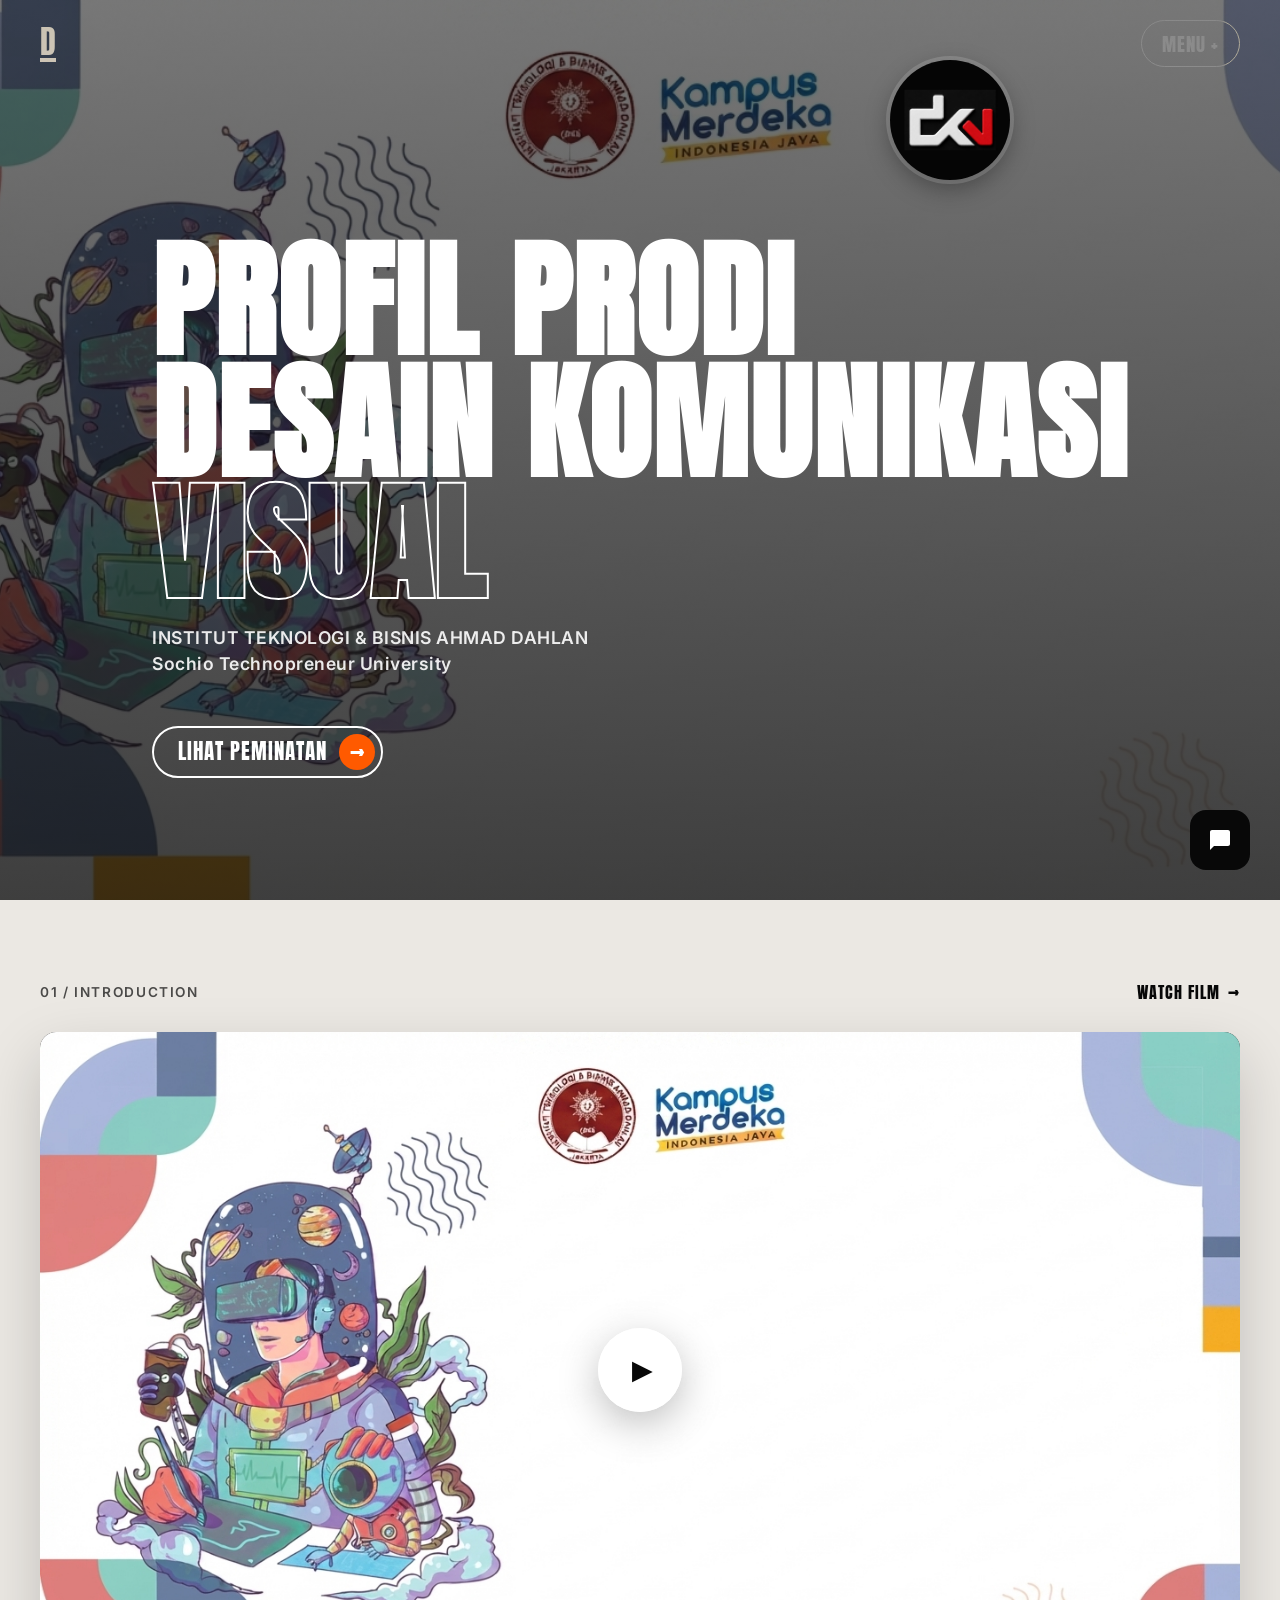
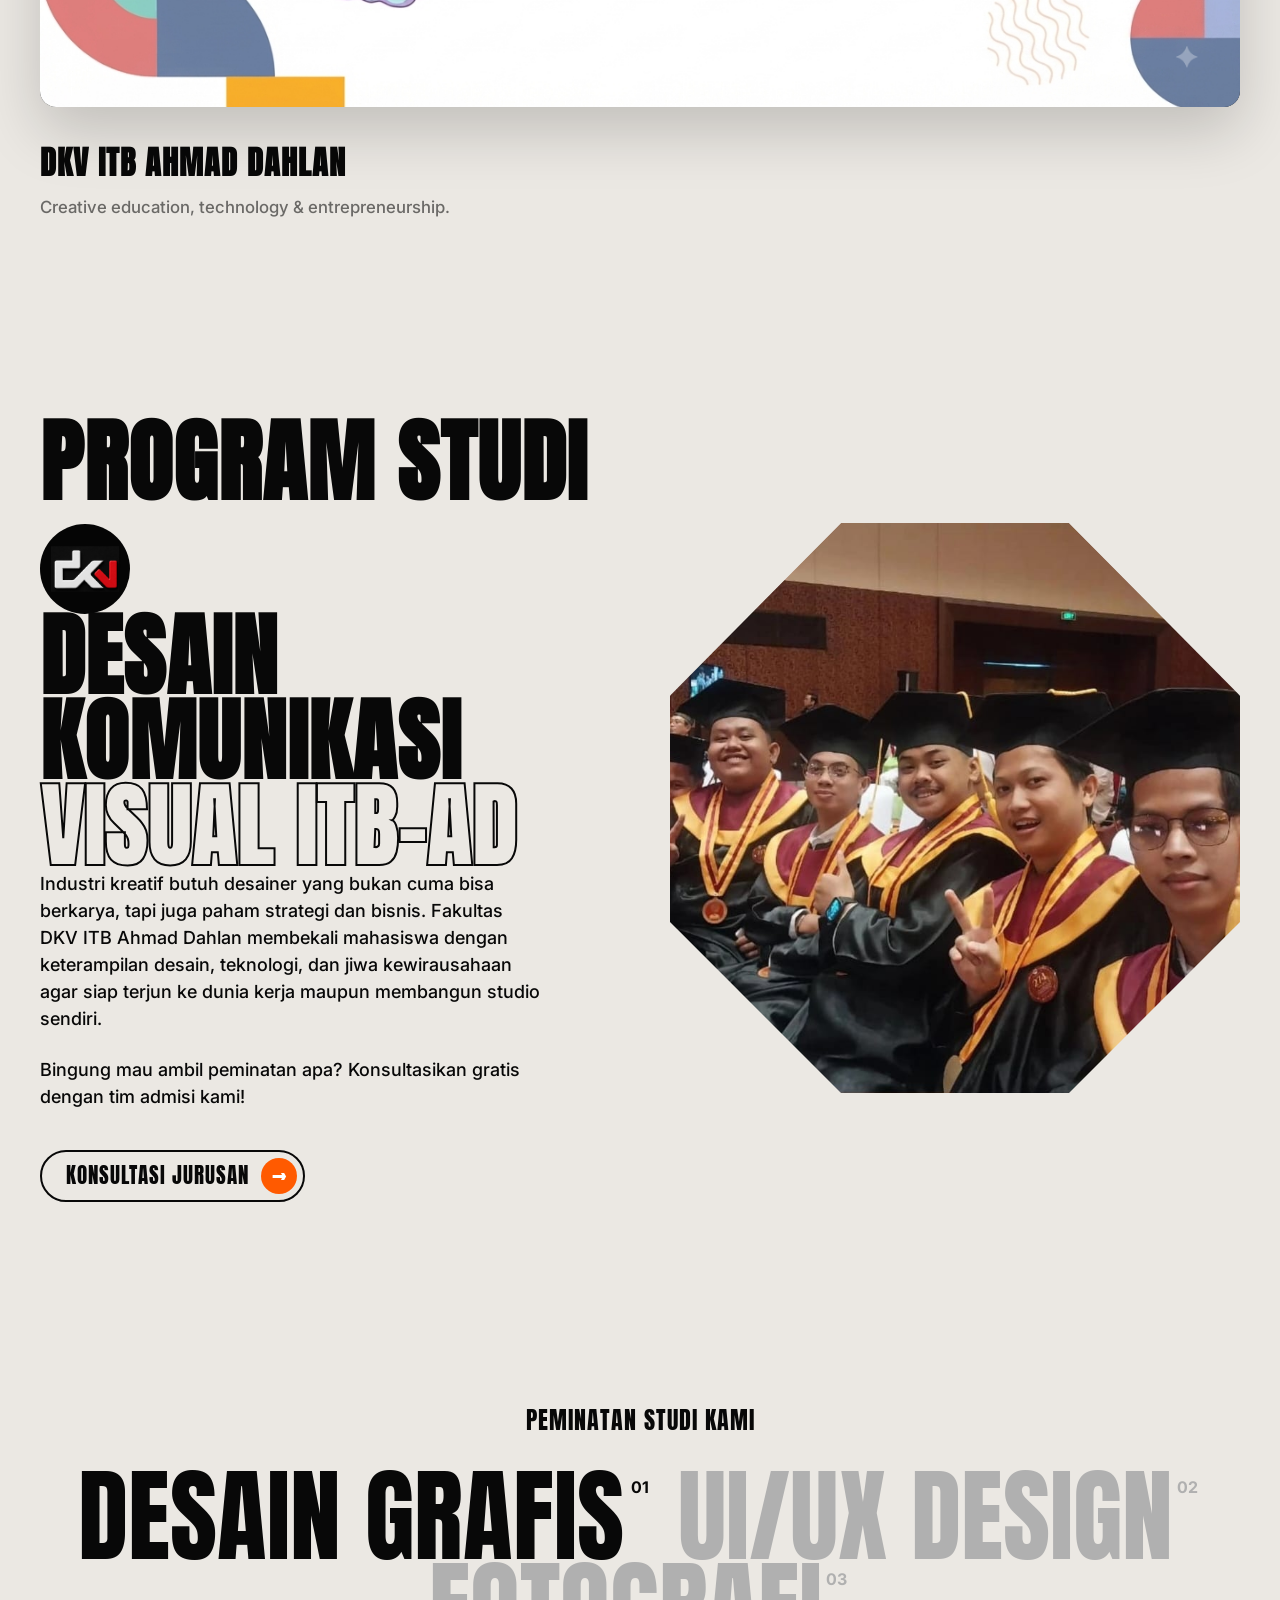
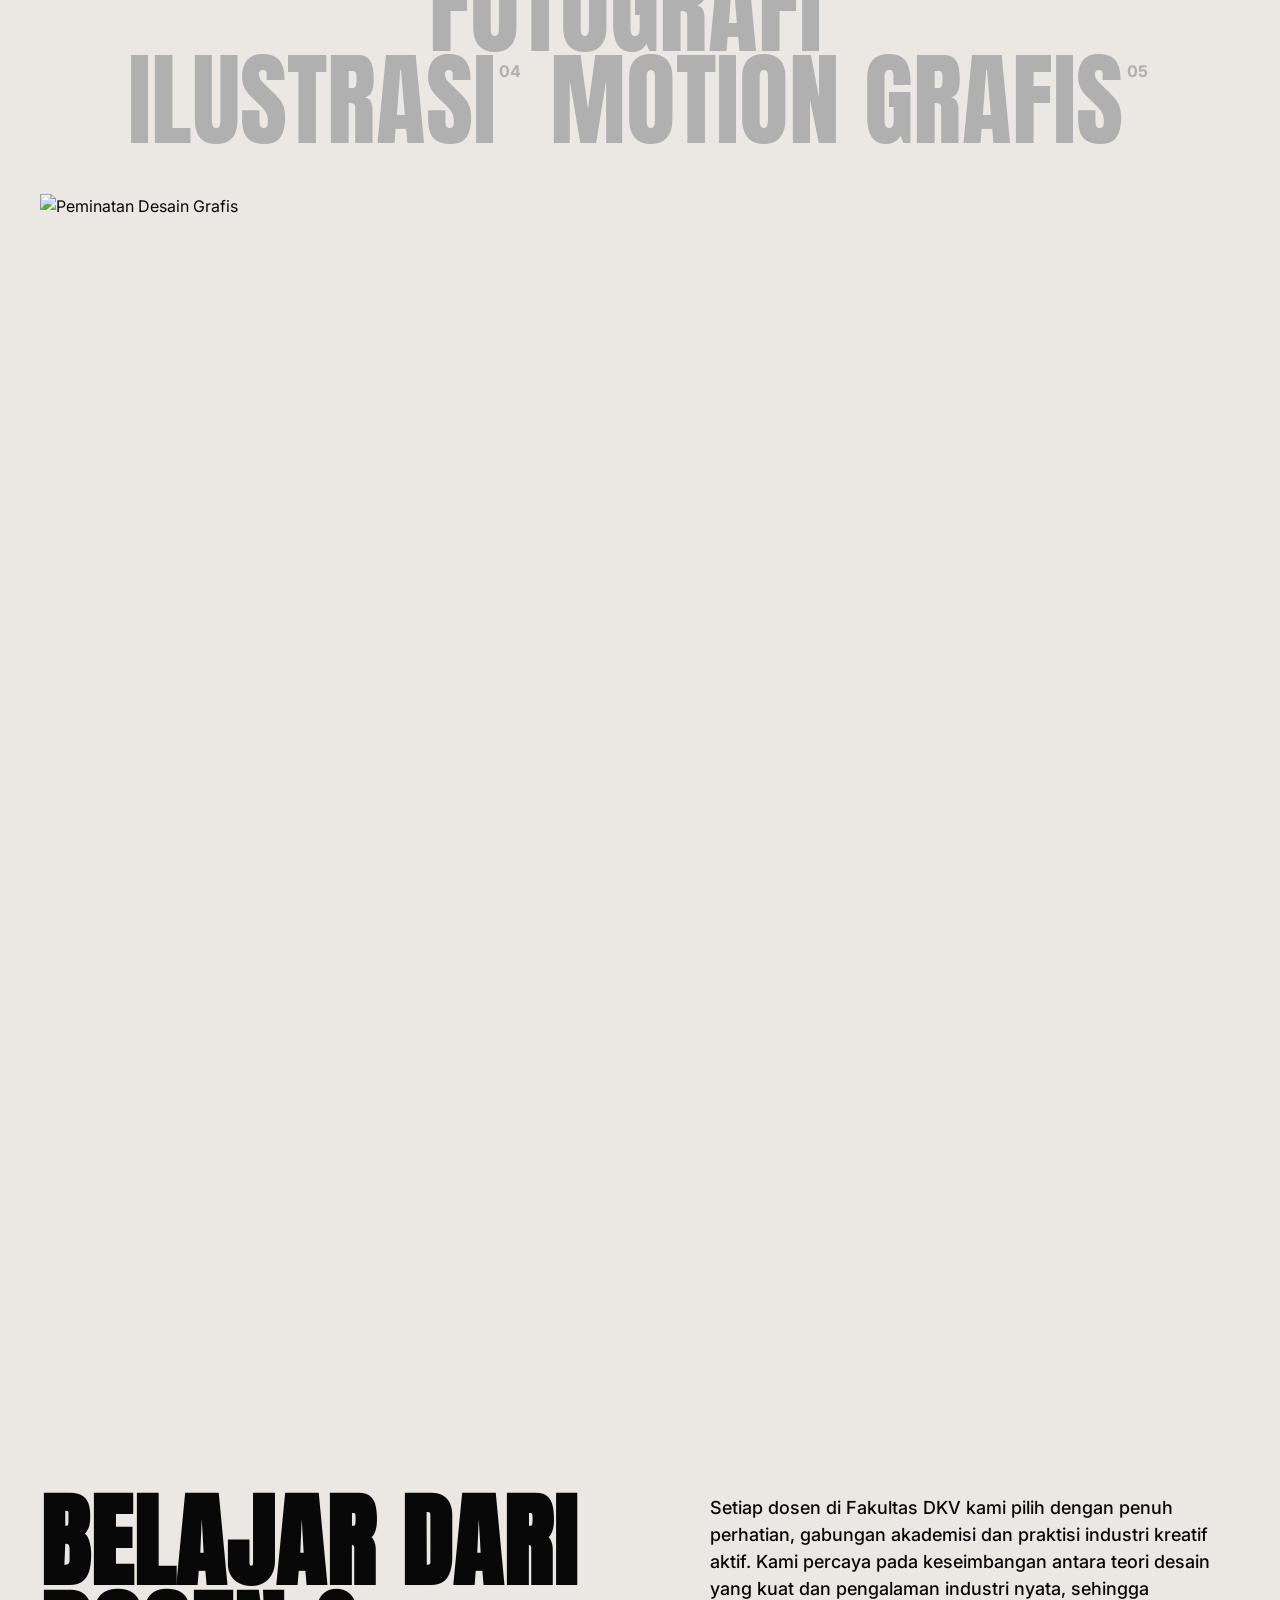
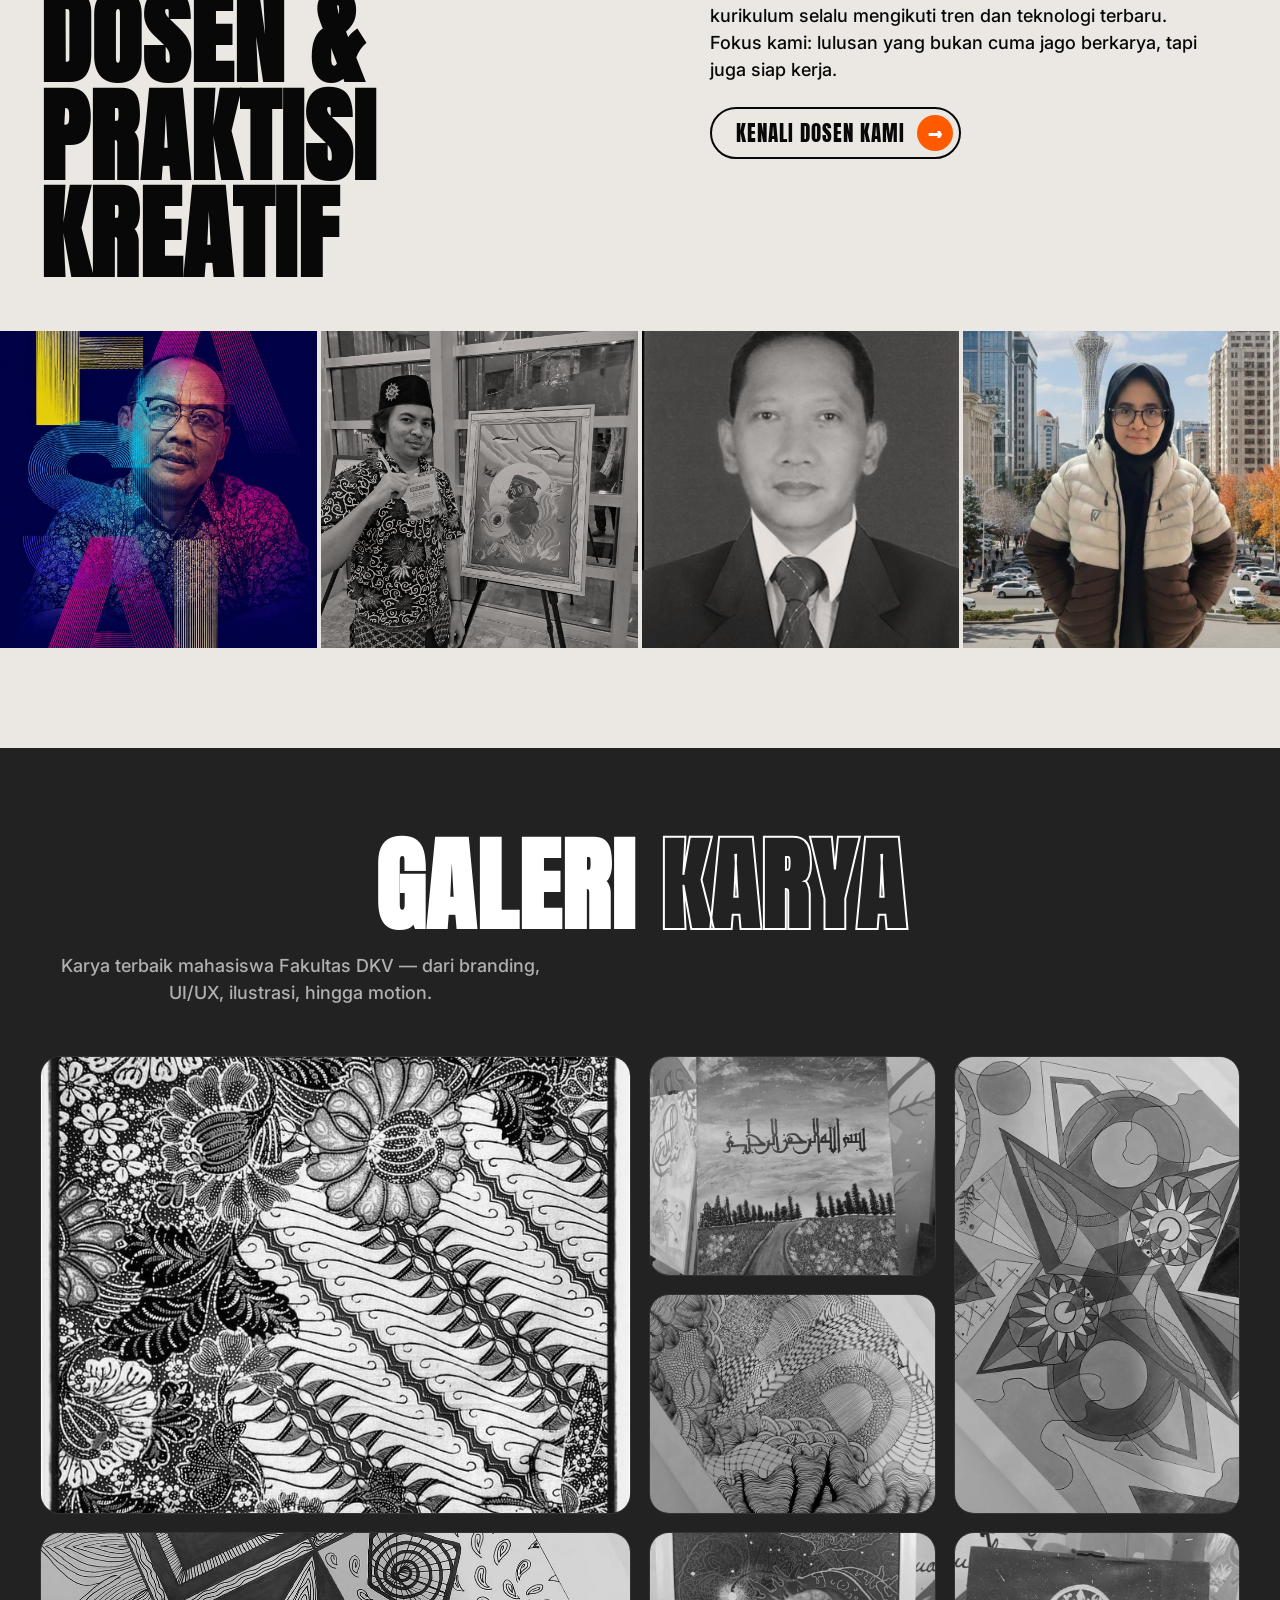
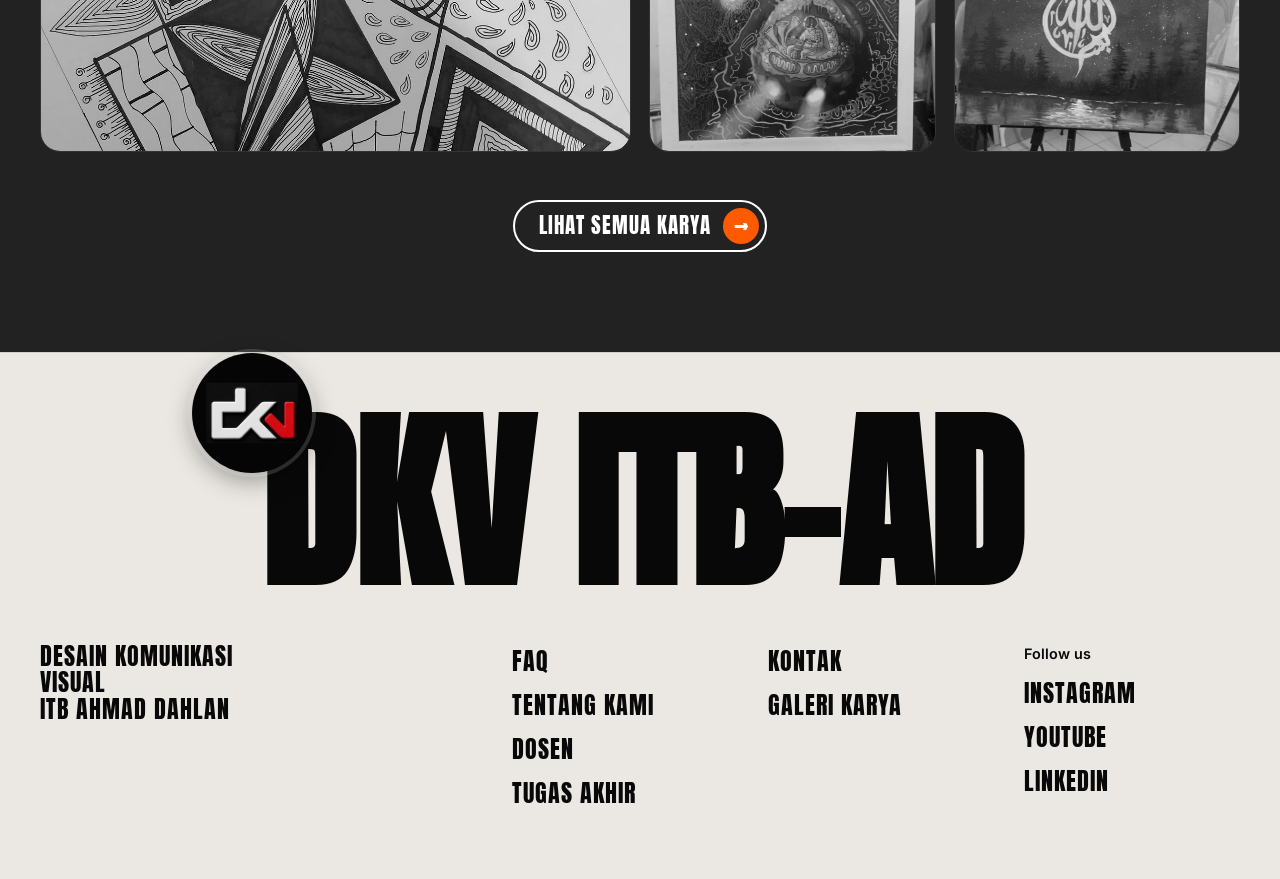
==== commit fc6662c2: "index.html Removed multiple image cards and a date badge from the index.html file." ====
--- a/index.html
+++ b/index.html
@@ -129,34 +129,6 @@
             alt="Peminatan Desain Grafis"
         >
     </div>
-
-    <div class="img-card">
-        <img
-            src="https://images.unsplash.com/photo-1559028012-481c04fa702d?ixlib=rb-4.0.3&auto=format&fit=crop&w=600&q=80"
-            alt="Peminatan UI/UX Design"
-        >
-    </div>
-
-    <div class="img-card date-card">
-        <div class="date-badge">
-            SUDAH<br>
-            <span>12</span><br>
-            TAHUN
-        </div>
-
-        <img
-            src="https://images.unsplash.com/photo-1554048612-b6a482bc67e5?ixlib=rb-4.0.3&auto=format&fit=crop&w=600&q=80"
-            alt="Peminatan Fotografi"
-        >
-    </div>
-
-    <div class="img-card">
-        <img
-            src="https://images.unsplash.com/photo-1561070791-2526d30994b5?ixlib=rb-4.0.3&auto=format&fit=crop&w=600&q=80"
-            alt="Peminatan Ilustrasi"
-        >
-    </div>
-
 </div>
   </section>
 
--- a/style.css
+++ b/style.css
@@ -678,3 +678,150 @@
   filter: none !important;
   visibility: visible !important;
 }
+
+/* ============================================================
+   INTRODUCTION + FILM (HD + SUARA)
+   ============================================================ */
+.intro-film {
+  padding: 80px 0 100px;
+}
+
+.intro-film-header {
+  display: flex;
+  justify-content: space-between;
+  align-items: center;
+  margin-bottom: 28px;
+  gap: 20px;
+}
+
+.intro-film-label {
+  font-family: var(--font-body);
+  font-size: 0.85rem;
+  font-weight: 600;
+  letter-spacing: 0.12em;
+  color: var(--black);
+  opacity: 0.7;
+}
+
+.intro-film-watch {
+  font-family: var(--font-display);
+  font-size: 1rem;
+  letter-spacing: 1px;
+  color: var(--black);
+  display: inline-flex;
+  align-items: center;
+  gap: 8px;
+  transition: color 0.3s ease;
+}
+
+.intro-film-watch:hover {
+  color: var(--orange);
+}
+
+.intro-film-watch span {
+  transition: transform 0.3s ease;
+}
+
+.intro-film-watch:hover span {
+  transform: translateX(4px);
+}
+
+.film-frame {
+  position: relative;
+  width: 100%;
+  aspect-ratio: 16 / 9;
+  background: #111;
+  border-radius: 16px;
+  overflow: hidden;
+  box-shadow: 0 24px 60px rgba(0, 0, 0, 0.18);
+}
+
+.film-video {
+  width: 100%;
+  height: 100%;
+  object-fit: cover;
+  display: block;
+  background: #000;
+}
+
+.film-play-btn {
+  position: absolute;
+  inset: 0;
+  margin: auto;
+  width: 84px;
+  height: 84px;
+  border: none;
+  border-radius: 50%;
+  background: rgba(255, 255, 255, 0.95);
+  color: var(--black);
+  cursor: pointer;
+  display: flex;
+  align-items: center;
+  justify-content: center;
+  box-shadow: 0 12px 40px rgba(0, 0, 0, 0.25);
+  transition: transform 0.3s ease, background 0.3s ease, opacity 0.3s ease;
+  z-index: 2;
+}
+
+.film-play-btn:hover {
+  transform: scale(1.08);
+  background: var(--orange);
+  color: var(--white);
+}
+
+.film-play-icon {
+  font-size: 1.7rem;
+  margin-left: 4px;
+  line-height: 1;
+}
+
+.film-frame.is-playing .film-play-btn {
+  opacity: 0;
+  pointer-events: none;
+}
+
+.intro-film-caption {
+  margin-top: 32px;
+  max-width: 520px;
+}
+
+.intro-film-title {
+  font-family: var(--font-display);
+  font-size: clamp(1.5rem, 3vw, 2rem);
+  letter-spacing: 1px;
+  margin: 0 0 8px;
+  text-transform: uppercase;
+}
+
+.intro-film-desc {
+  font-size: 1.05rem;
+  font-weight: 500;
+  color: rgba(0, 0, 0, 0.55);
+  margin: 0;
+}
+
+@media (max-width: 600px) {
+  .intro-film {
+    padding: 50px 0 70px;
+  }
+
+  .intro-film-header {
+    flex-direction: column;
+    align-items: flex-start;
+    gap: 10px;
+    margin-bottom: 18px;
+  }
+
+  .film-frame {
+    border-radius: 12px;
+  }
+
+  .film-play-btn {
+    width: 68px;
+    height: 68px;
+  }
+
+  .film-play-icon {
+    font-size: 1.35rem;
+  }
+}
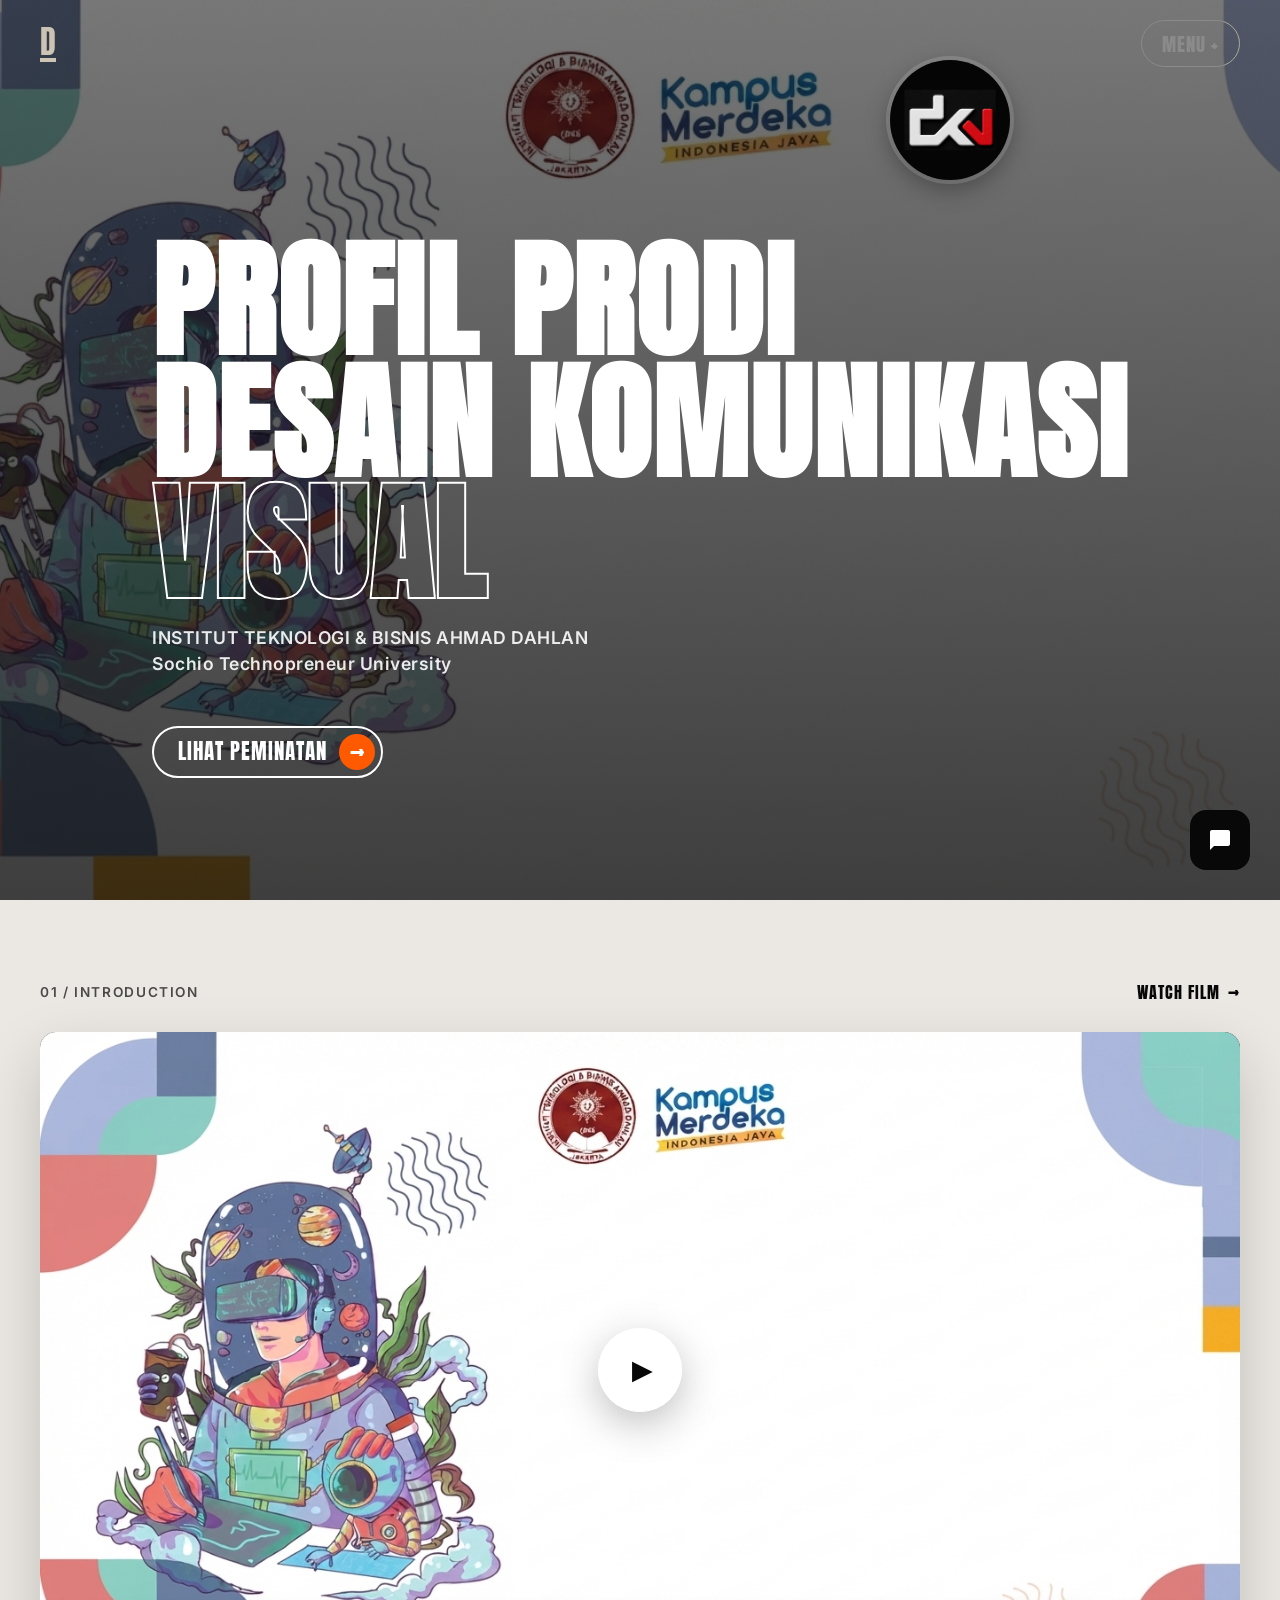
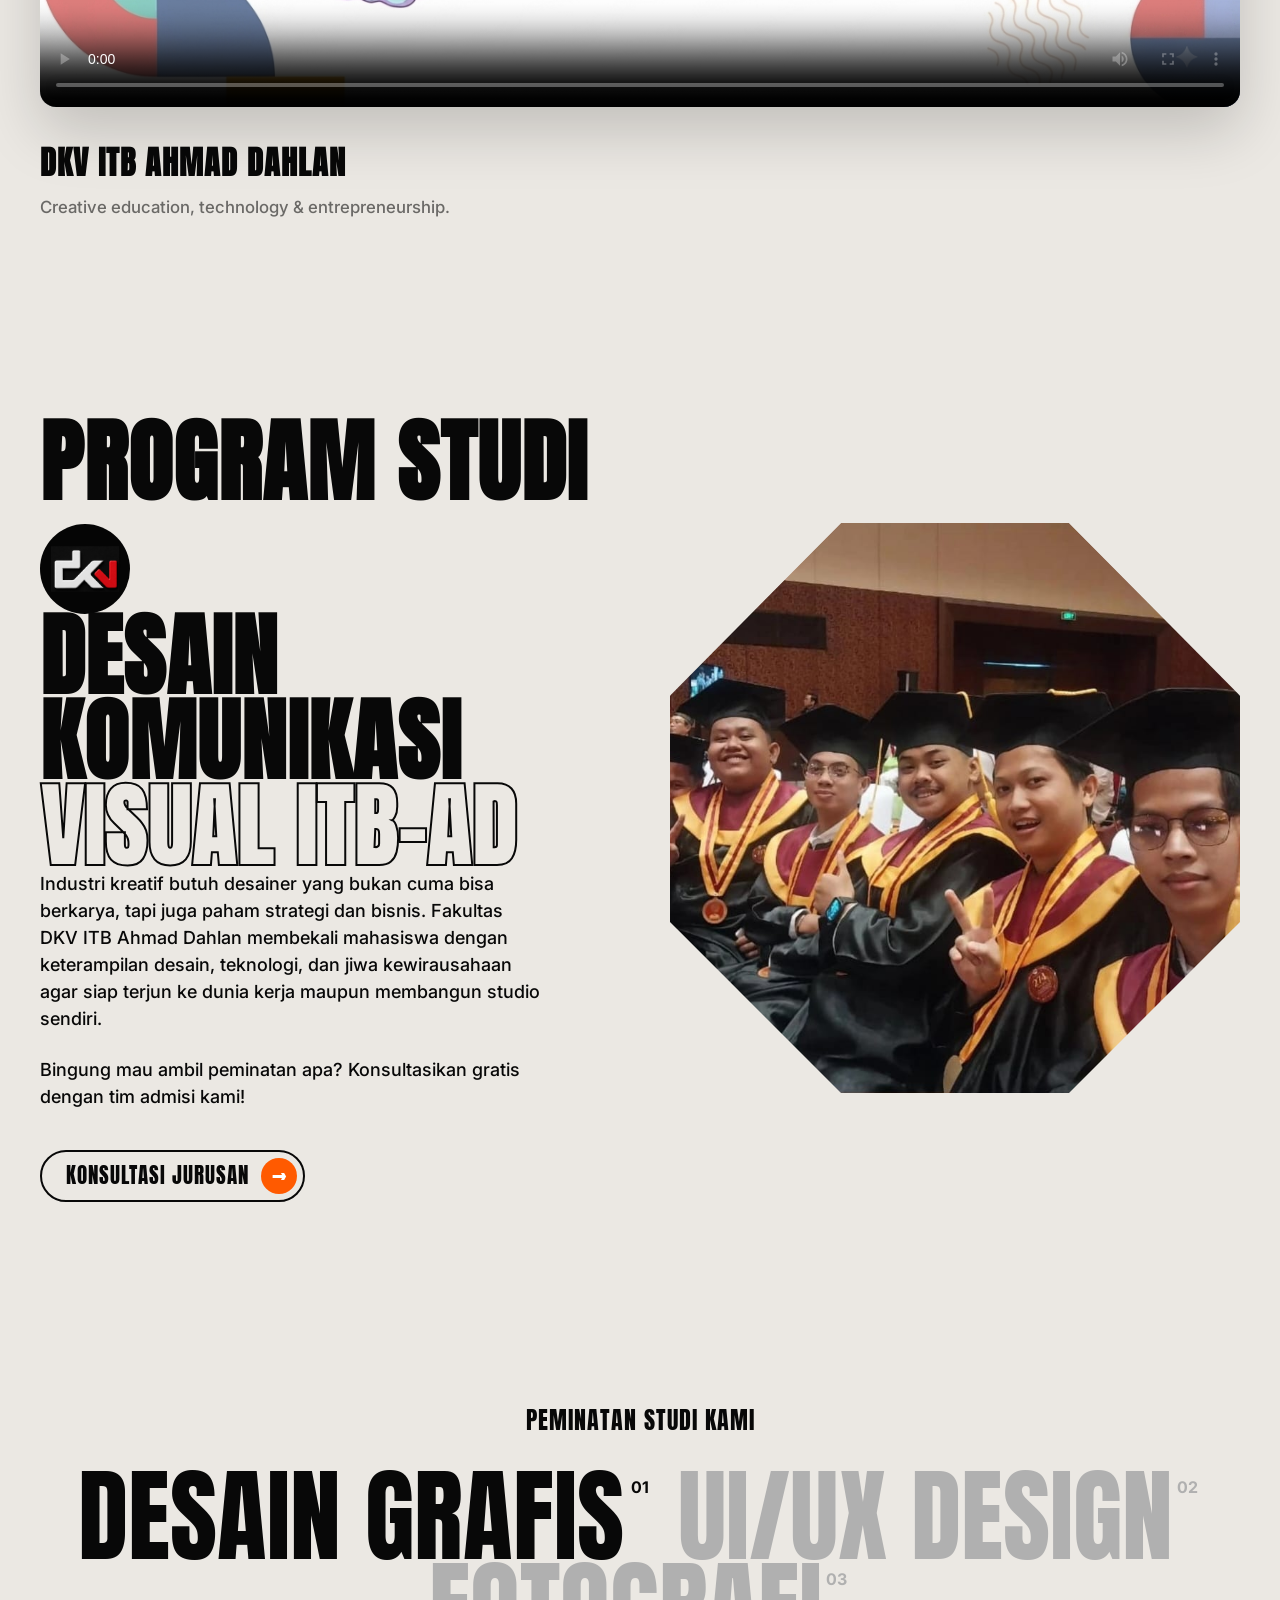
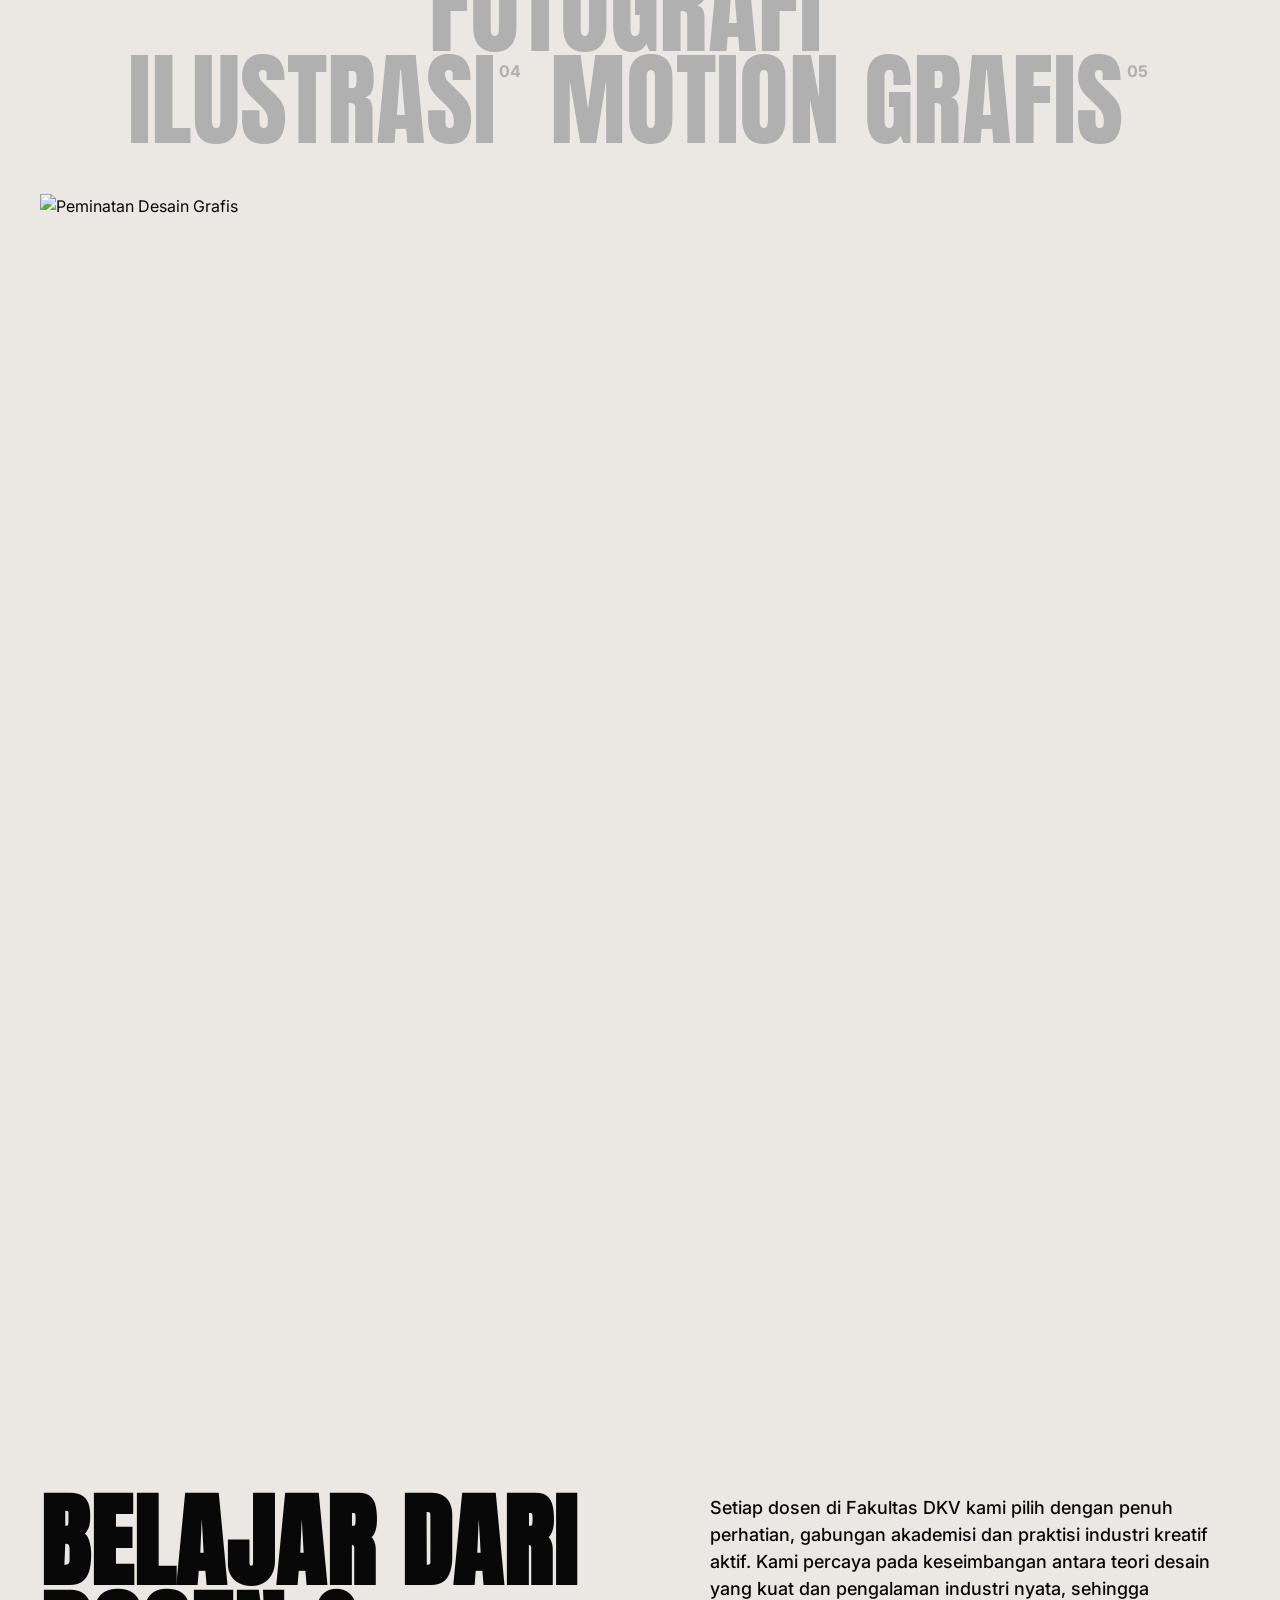
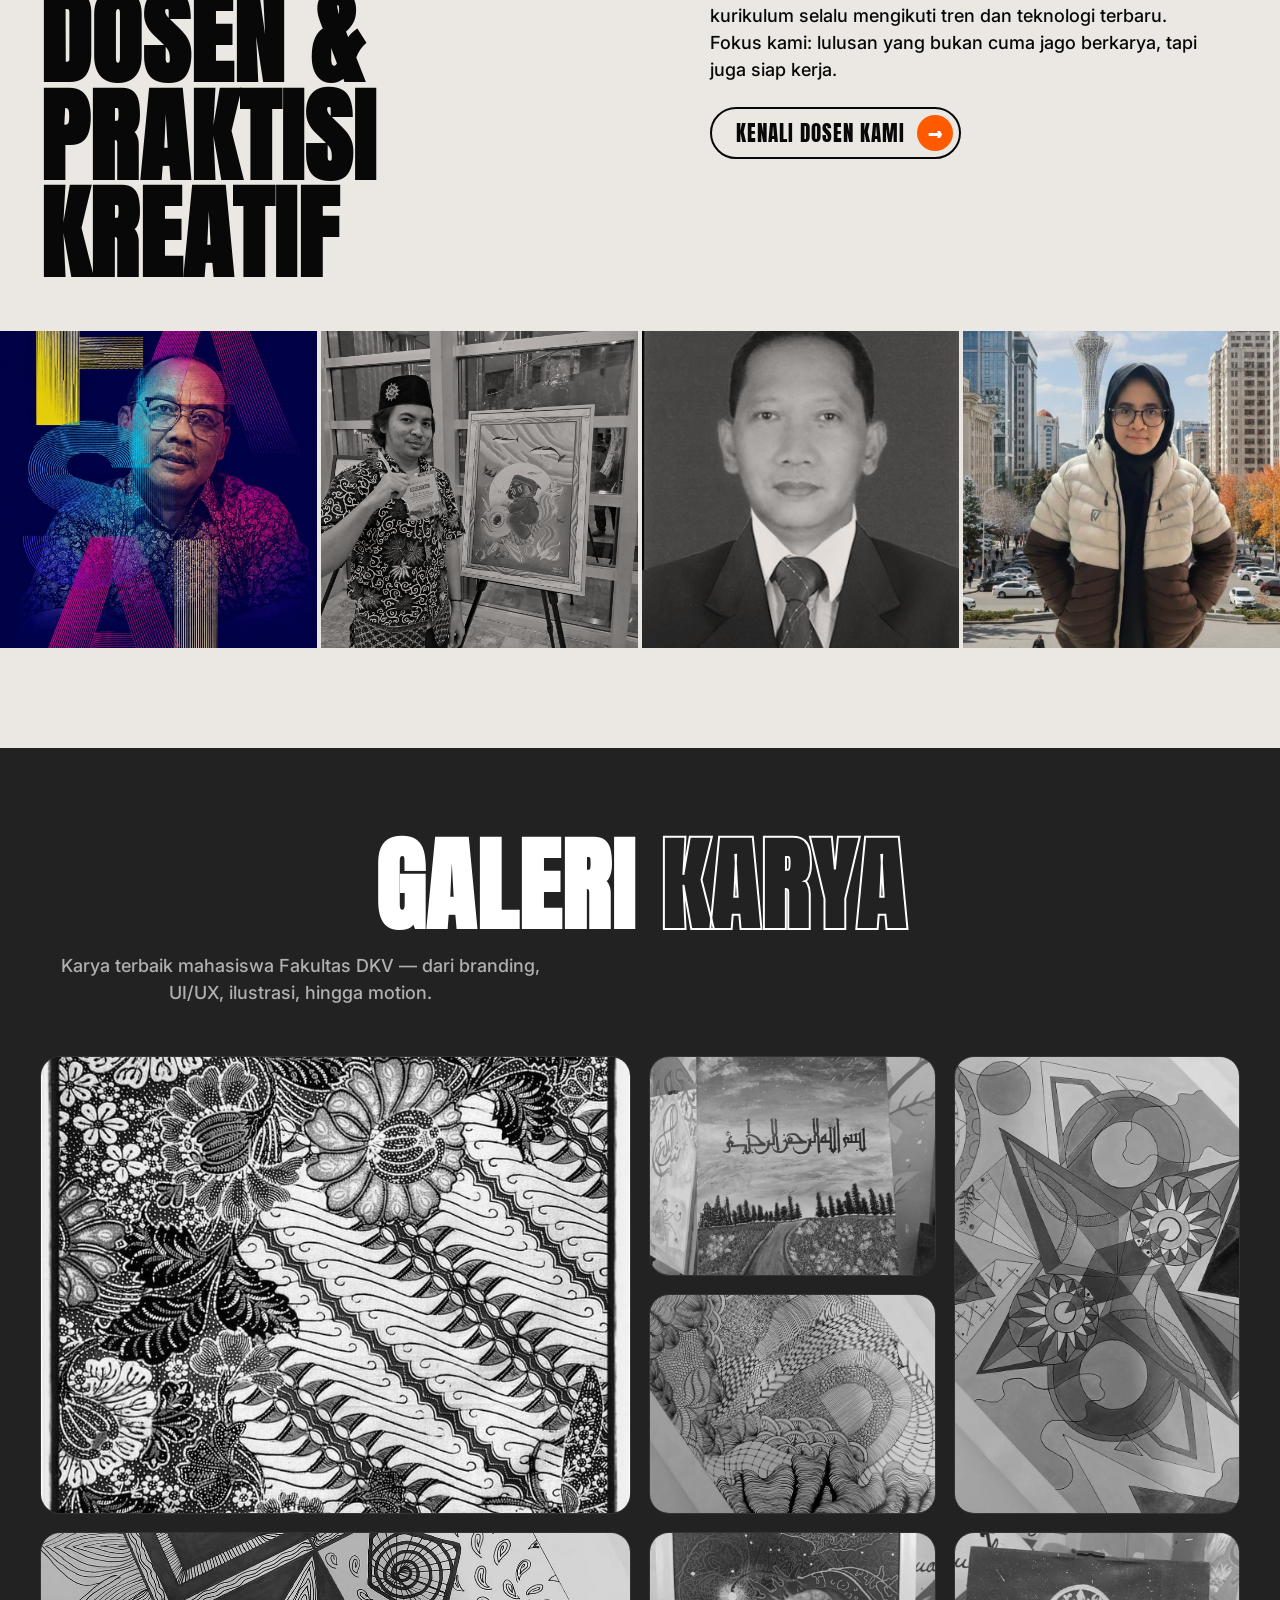
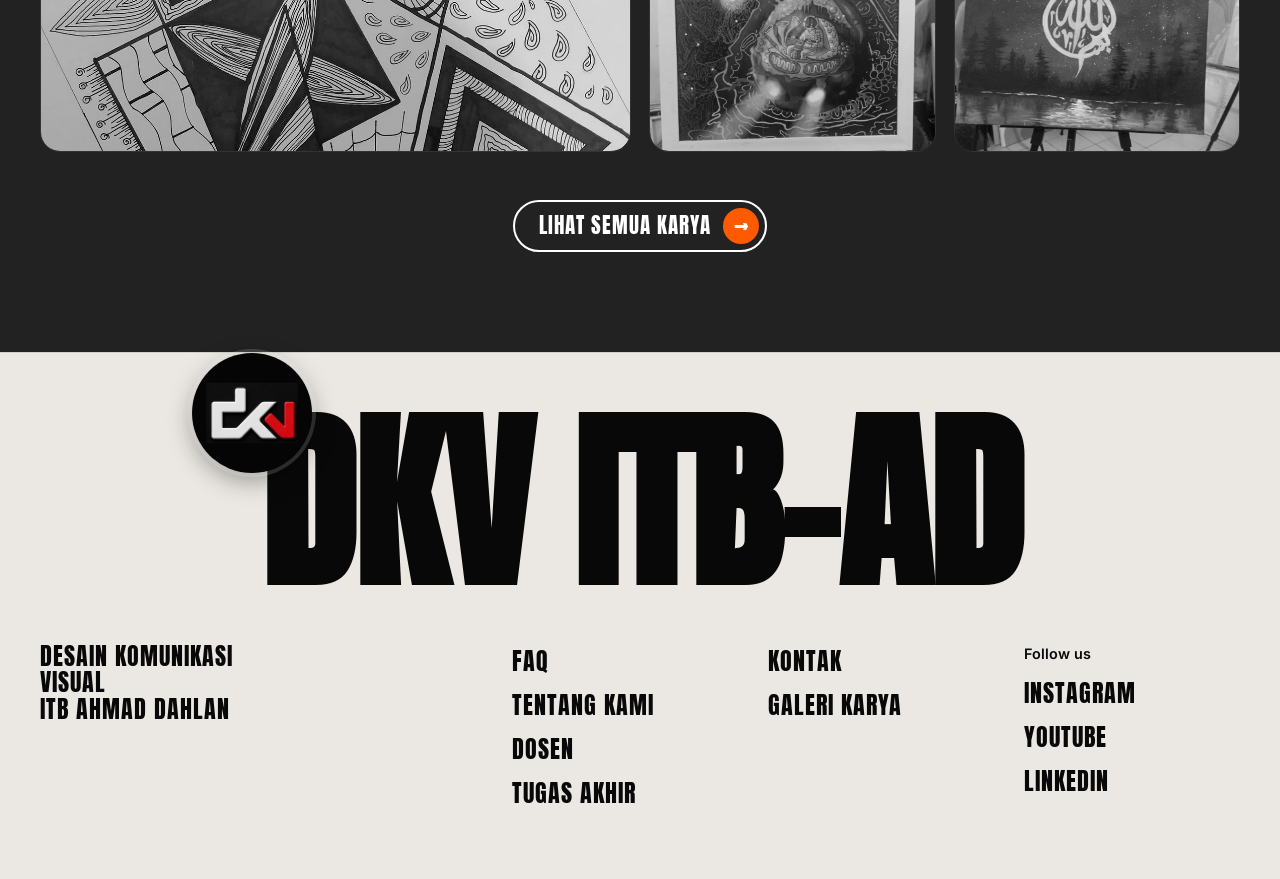
==== commit fc31364f: "index.html" ====
--- a/index.html
+++ b/index.html
@@ -54,22 +54,22 @@
       <a href="#film" class="intro-film-watch">WATCH FILM <span>→</span></a>
     </div>
 
-    <div class="film-frame" id="film">
-      <video
-        class="film-video"
-        id="filmVideo"
-        playsinline
-        preload="metadata"
-        poster="aset/page1.png"
-      >
-        <source src="aset/video1.mp4" type="video/mp4">
-        Browser Anda tidak mendukung video.
-      </video>
-
-      <button class="film-play-btn" id="filmPlayBtn" type="button" aria-label="Putar video">
-        <span class="film-play-icon">▶</span>
-      </button>
-    </div>
+   <div class="film-frame" id="film">
+  <video
+    class="film-video"
+    id="filmVideo"
+    playsinline
+    preload="auto"
+    poster="aset/page1.png"
+    controls
+  >
+    <source src="aset/video1.mp4" type="video/mp4">
+  </video>
+
+  <button class="film-play-btn" id="filmPlayBtn" type="button" aria-label="Putar video">
+    <span class="film-play-icon">▶</span>
+  </button>
+</div>
 
     <div class="intro-film-caption">
       <h3 class="intro-film-title">DKV ITB AHMAD DAHLAN</h3>
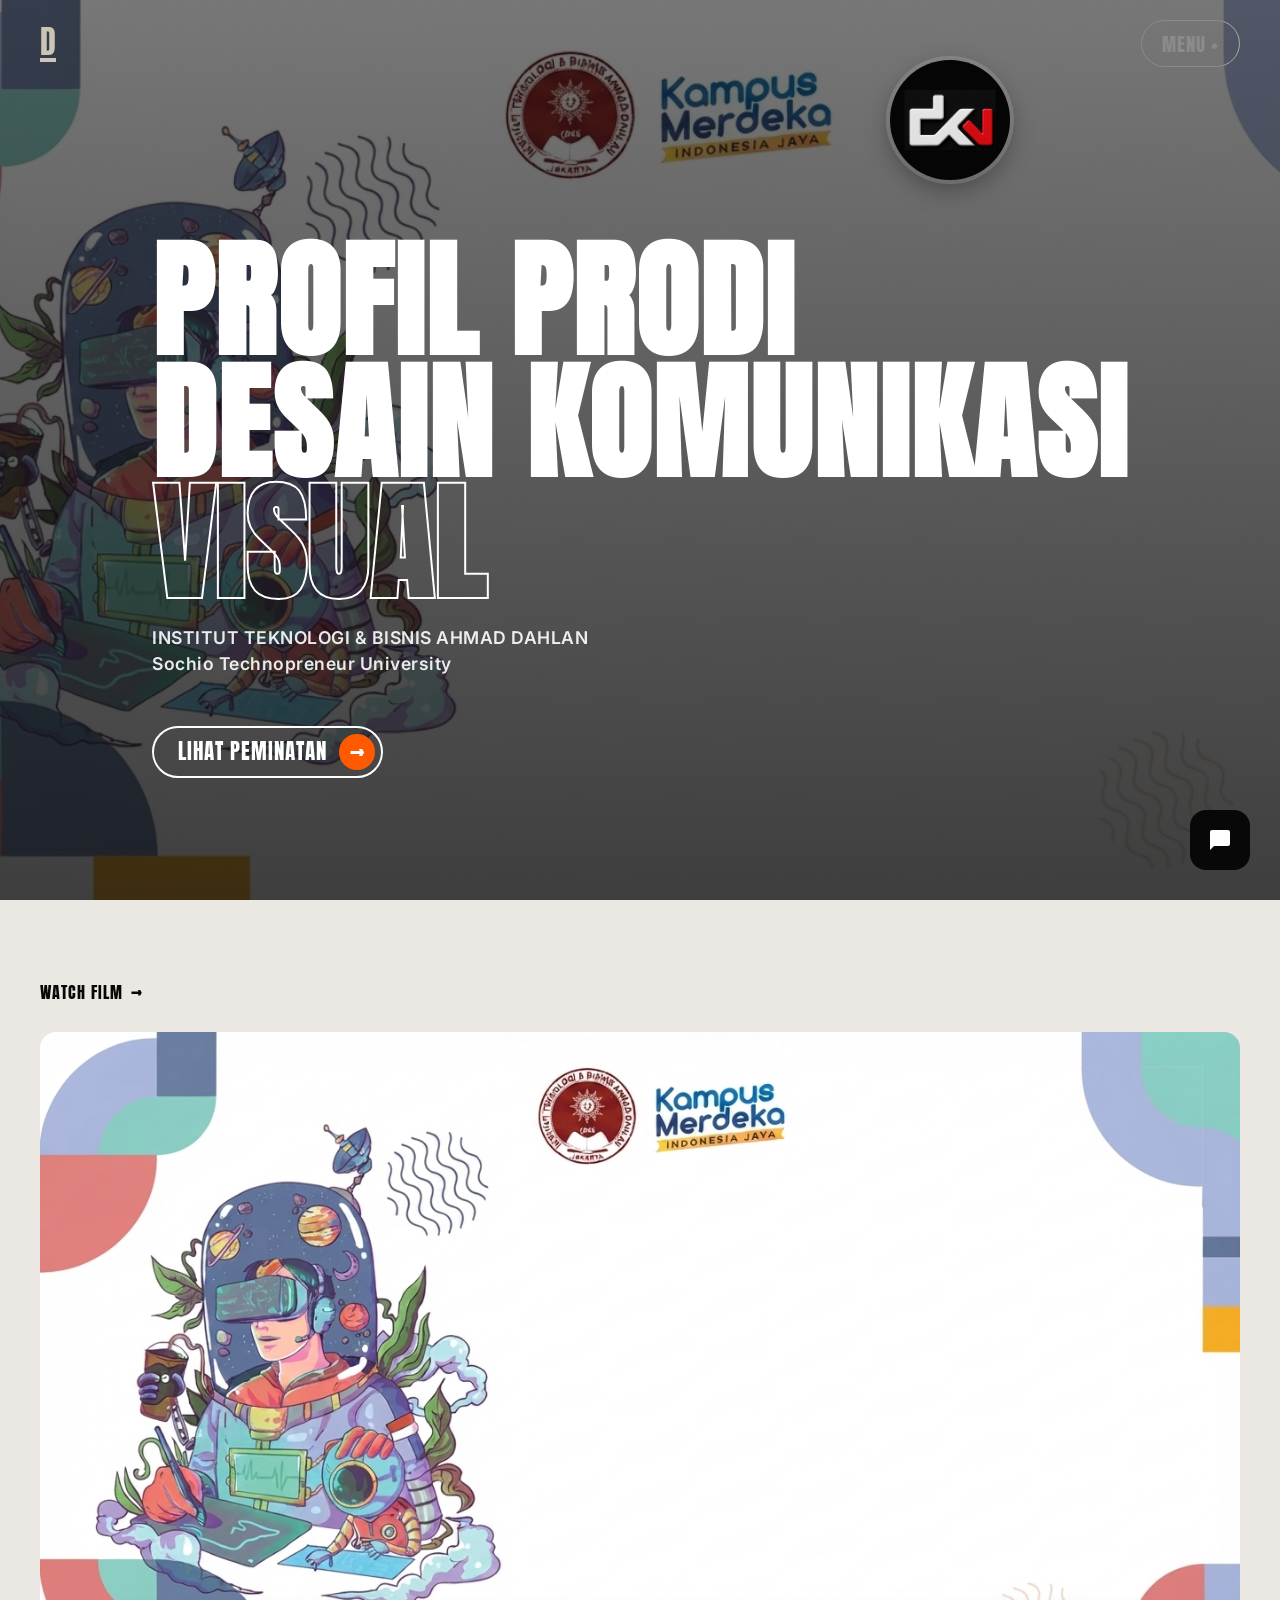
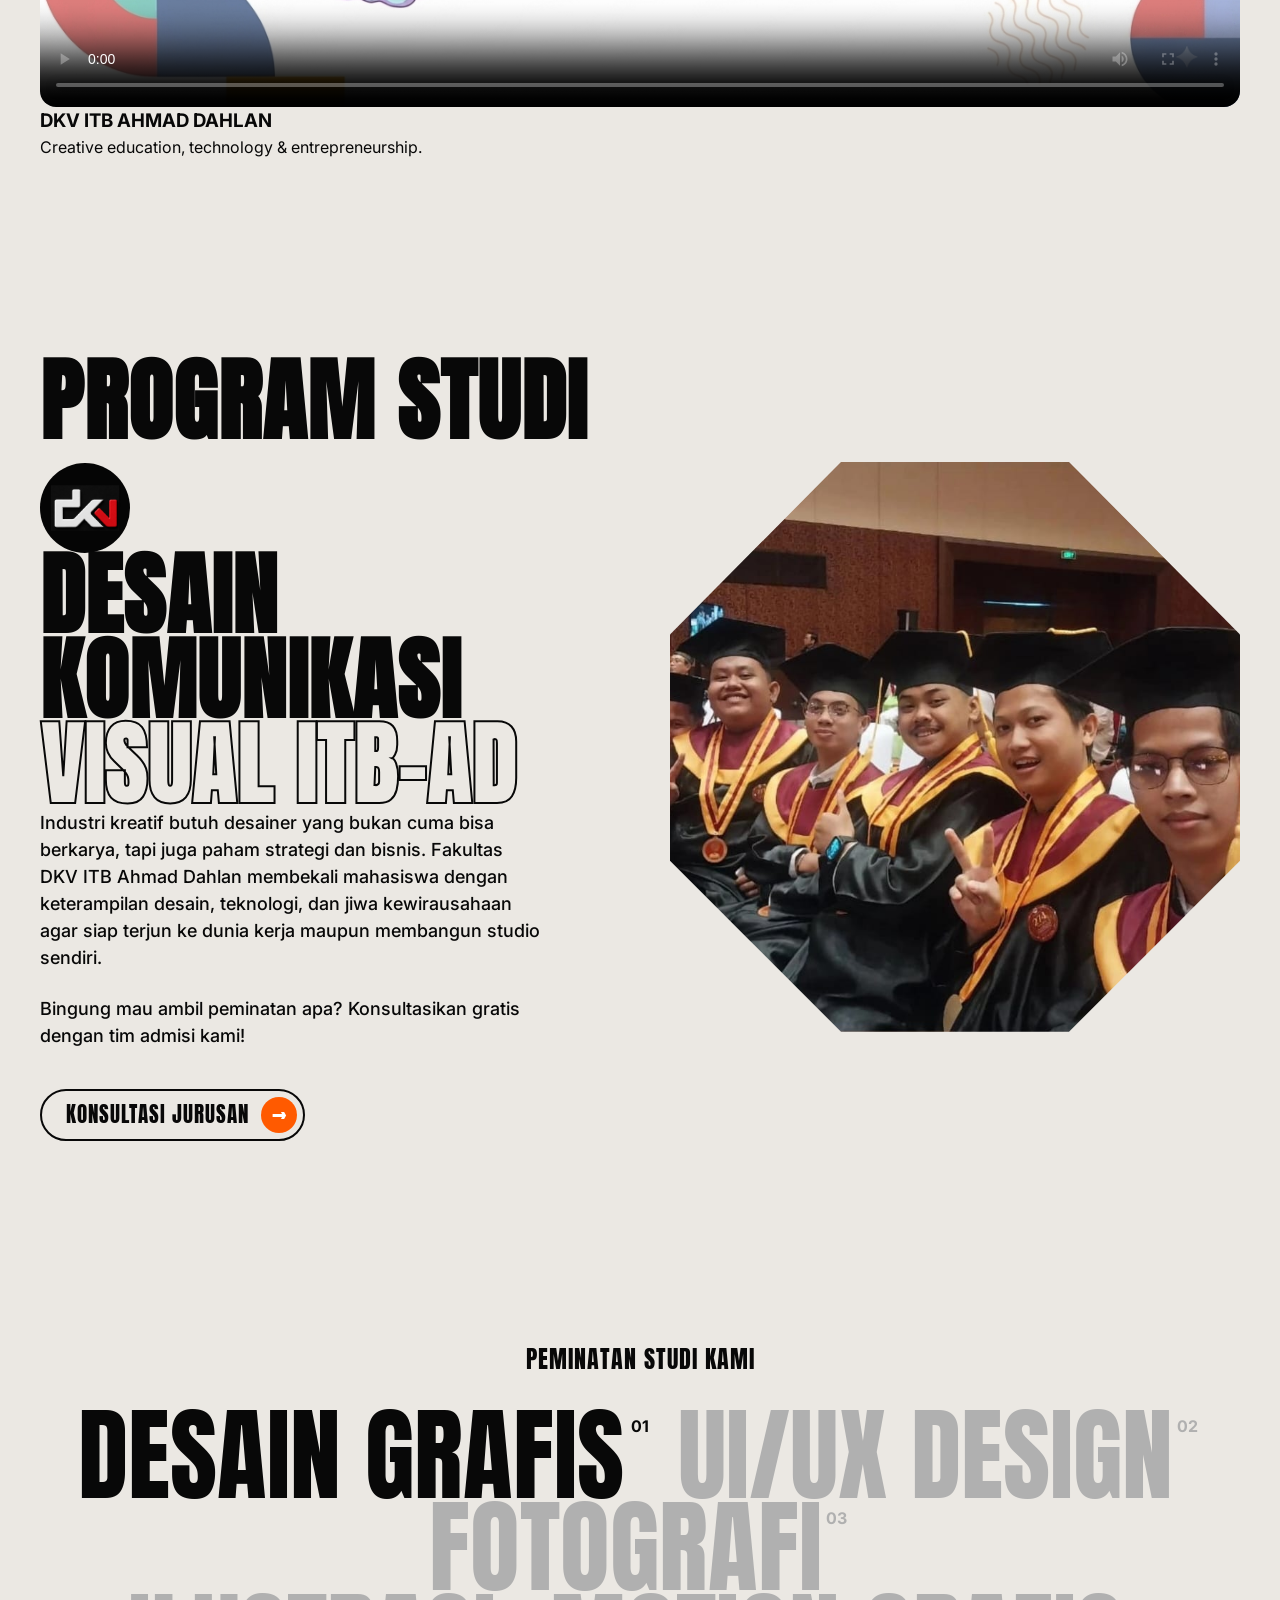
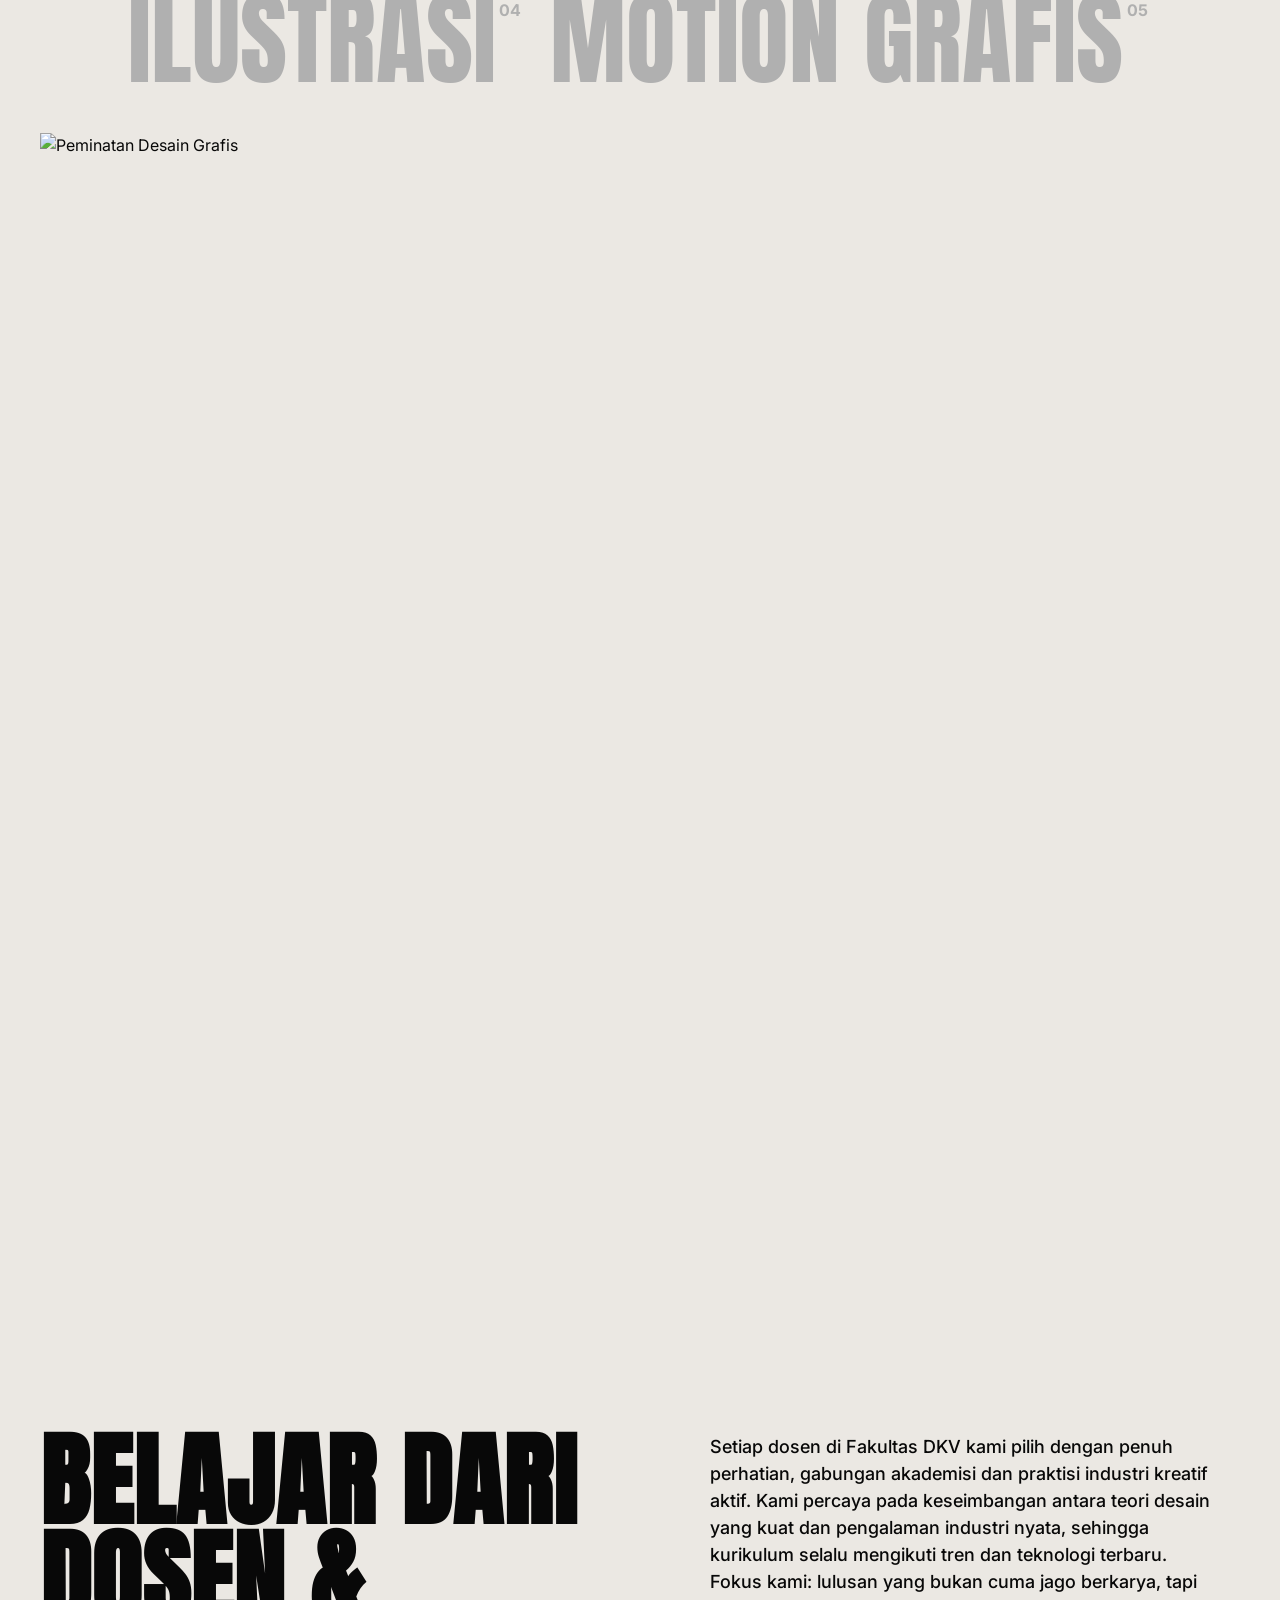
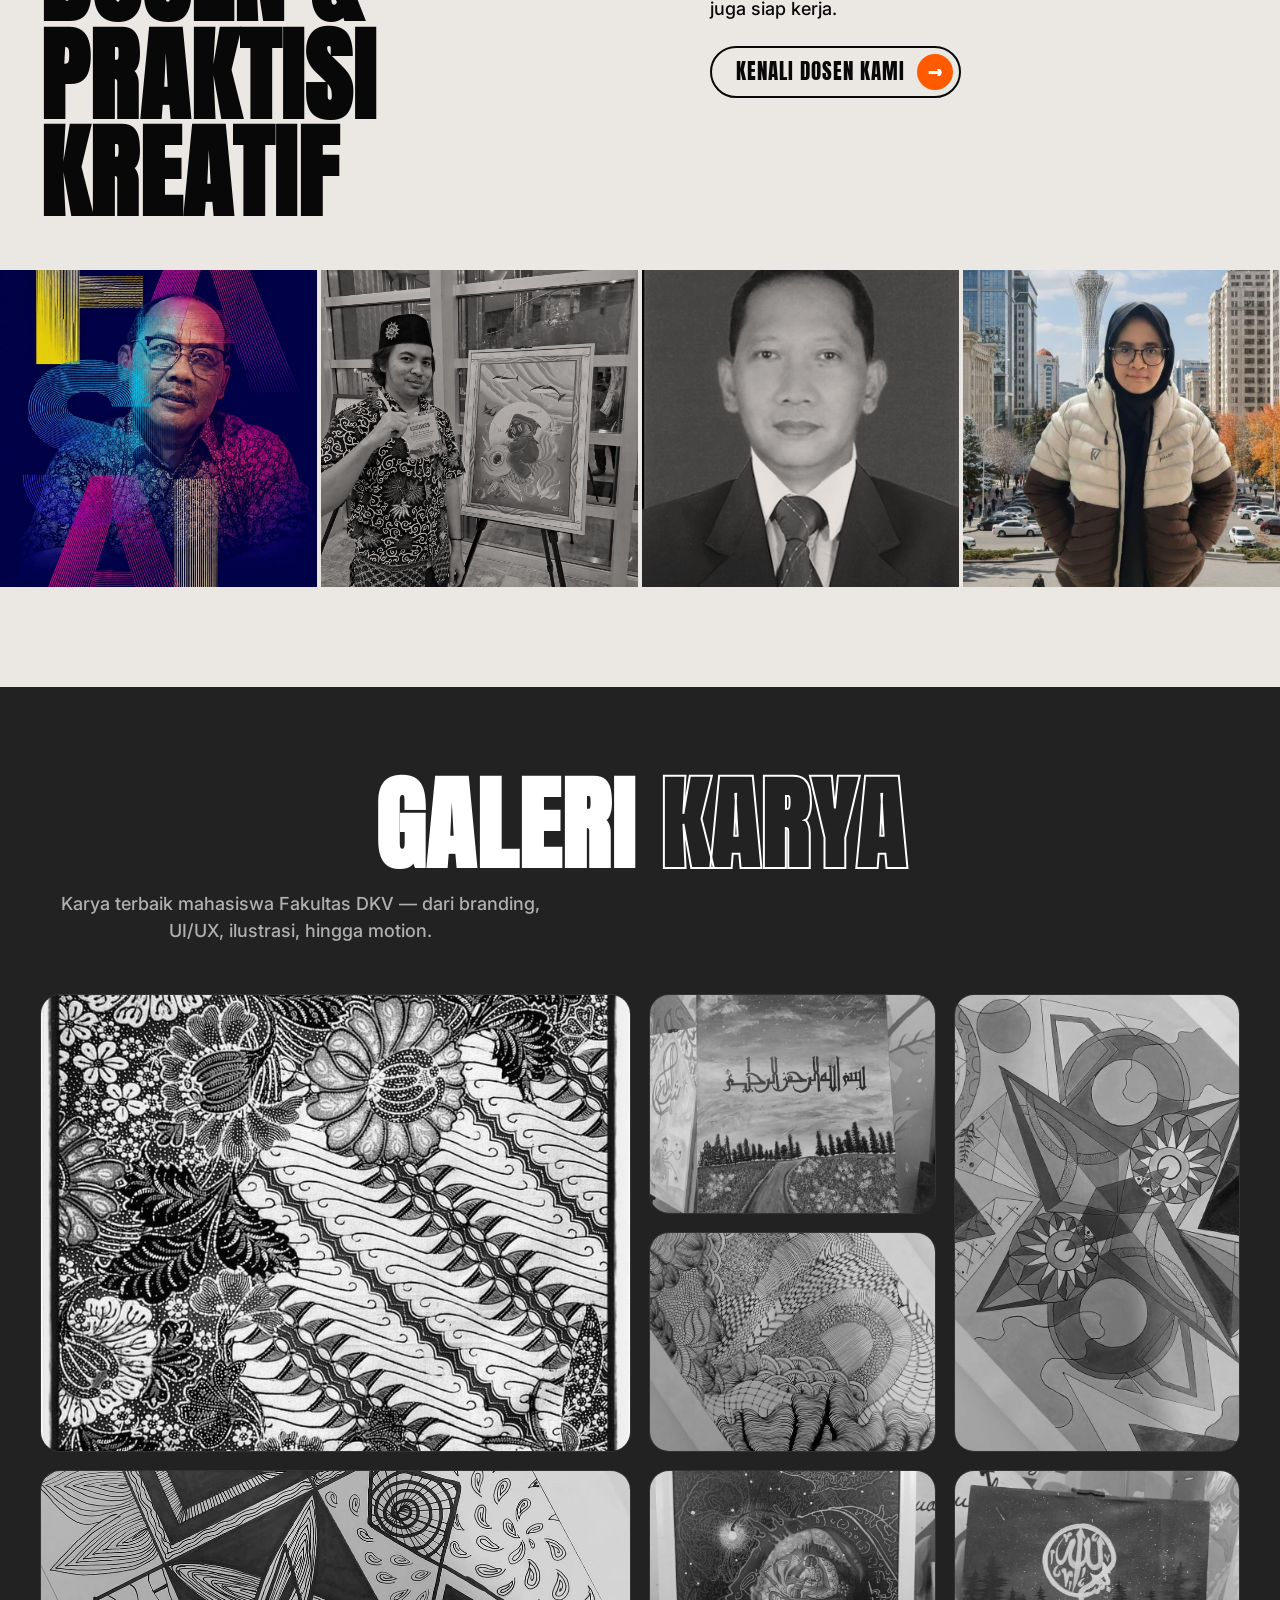
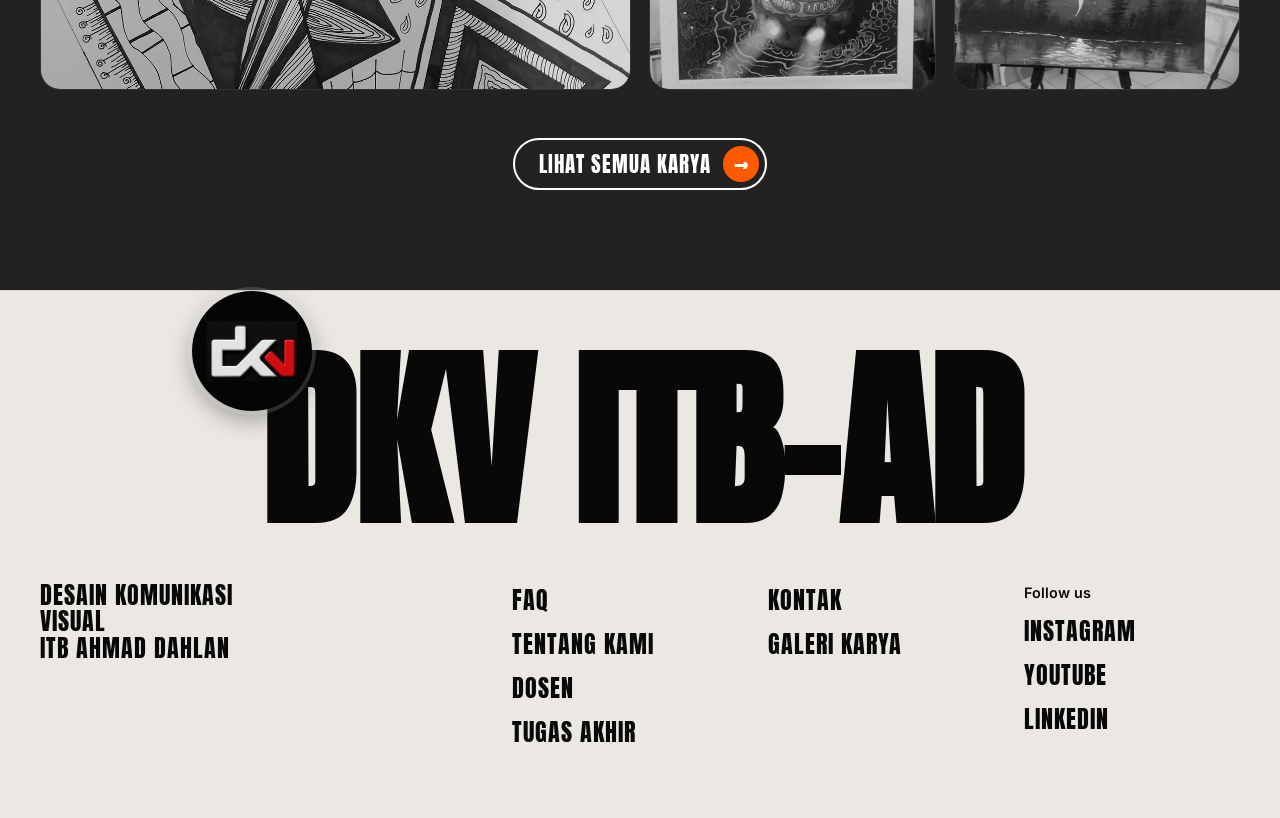
==== commit cd5ef276: "index.html Removed the introduction label and play button from the film section." ====
--- a/index.html
+++ b/index.html
@@ -50,7 +50,6 @@
   <div class="container">
 
     <div class="intro-film-header">
-      <span class="intro-film-label">01 / INTRODUCTION</span>
       <a href="#film" class="intro-film-watch">WATCH FILM <span>→</span></a>
     </div>
 
@@ -66,9 +65,7 @@
     <source src="aset/video1.mp4" type="video/mp4">
   </video>
 
-  <button class="film-play-btn" id="filmPlayBtn" type="button" aria-label="Putar video">
-    <span class="film-play-icon">▶</span>
-  </button>
+  
 </div>
 
     <div class="intro-film-caption">
--- a/style.css
+++ b/style.css
@@ -733,7 +733,6 @@
   background: #111;
   border-radius: 16px;
   overflow: hidden;
-  box-shadow: 0 24px 60px rgba(0, 0, 0, 0.18);
 }
 
 .film-video {
@@ -753,75 +752,15 @@
   border: none;
   border-radius: 50%;
   background: rgba(255, 255, 255, 0.95);
-  color: var(--black);
+  color: #080808;
   cursor: pointer;
   display: flex;
   align-items: center;
   justify-content: center;
-  box-shadow: 0 12px 40px rgba(0, 0, 0, 0.25);
-  transition: transform 0.3s ease, background 0.3s ease, opacity 0.3s ease;
-  z-index: 2;
-}
-
-.film-play-btn:hover {
-  transform: scale(1.08);
-  background: var(--orange);
-  color: var(--white);
-}
-
-.film-play-icon {
-  font-size: 1.7rem;
-  margin-left: 4px;
-  line-height: 1;
+  z-index: 5;
 }
 
 .film-frame.is-playing .film-play-btn {
   opacity: 0;
   pointer-events: none;
 }
-
-.intro-film-caption {
-  margin-top: 32px;
-  max-width: 520px;
-}
-
-.intro-film-title {
-  font-family: var(--font-display);
-  font-size: clamp(1.5rem, 3vw, 2rem);
-  letter-spacing: 1px;
-  margin: 0 0 8px;
-  text-transform: uppercase;
-}
-
-.intro-film-desc {
-  font-size: 1.05rem;
-  font-weight: 500;
-  color: rgba(0, 0, 0, 0.55);
-  margin: 0;
-}
-
-@media (max-width: 600px) {
-  .intro-film {
-    padding: 50px 0 70px;
-  }
-
-  .intro-film-header {
-    flex-direction: column;
-    align-items: flex-start;
-    gap: 10px;
-    margin-bottom: 18px;
-  }
-
-  .film-frame {
-    border-radius: 12px;
-  }
-
-  .film-play-btn {
-    width: 68px;
-    height: 68px;
-  }
-
-  .film-play-icon {
-    font-size: 1.35rem;
-  }
-}
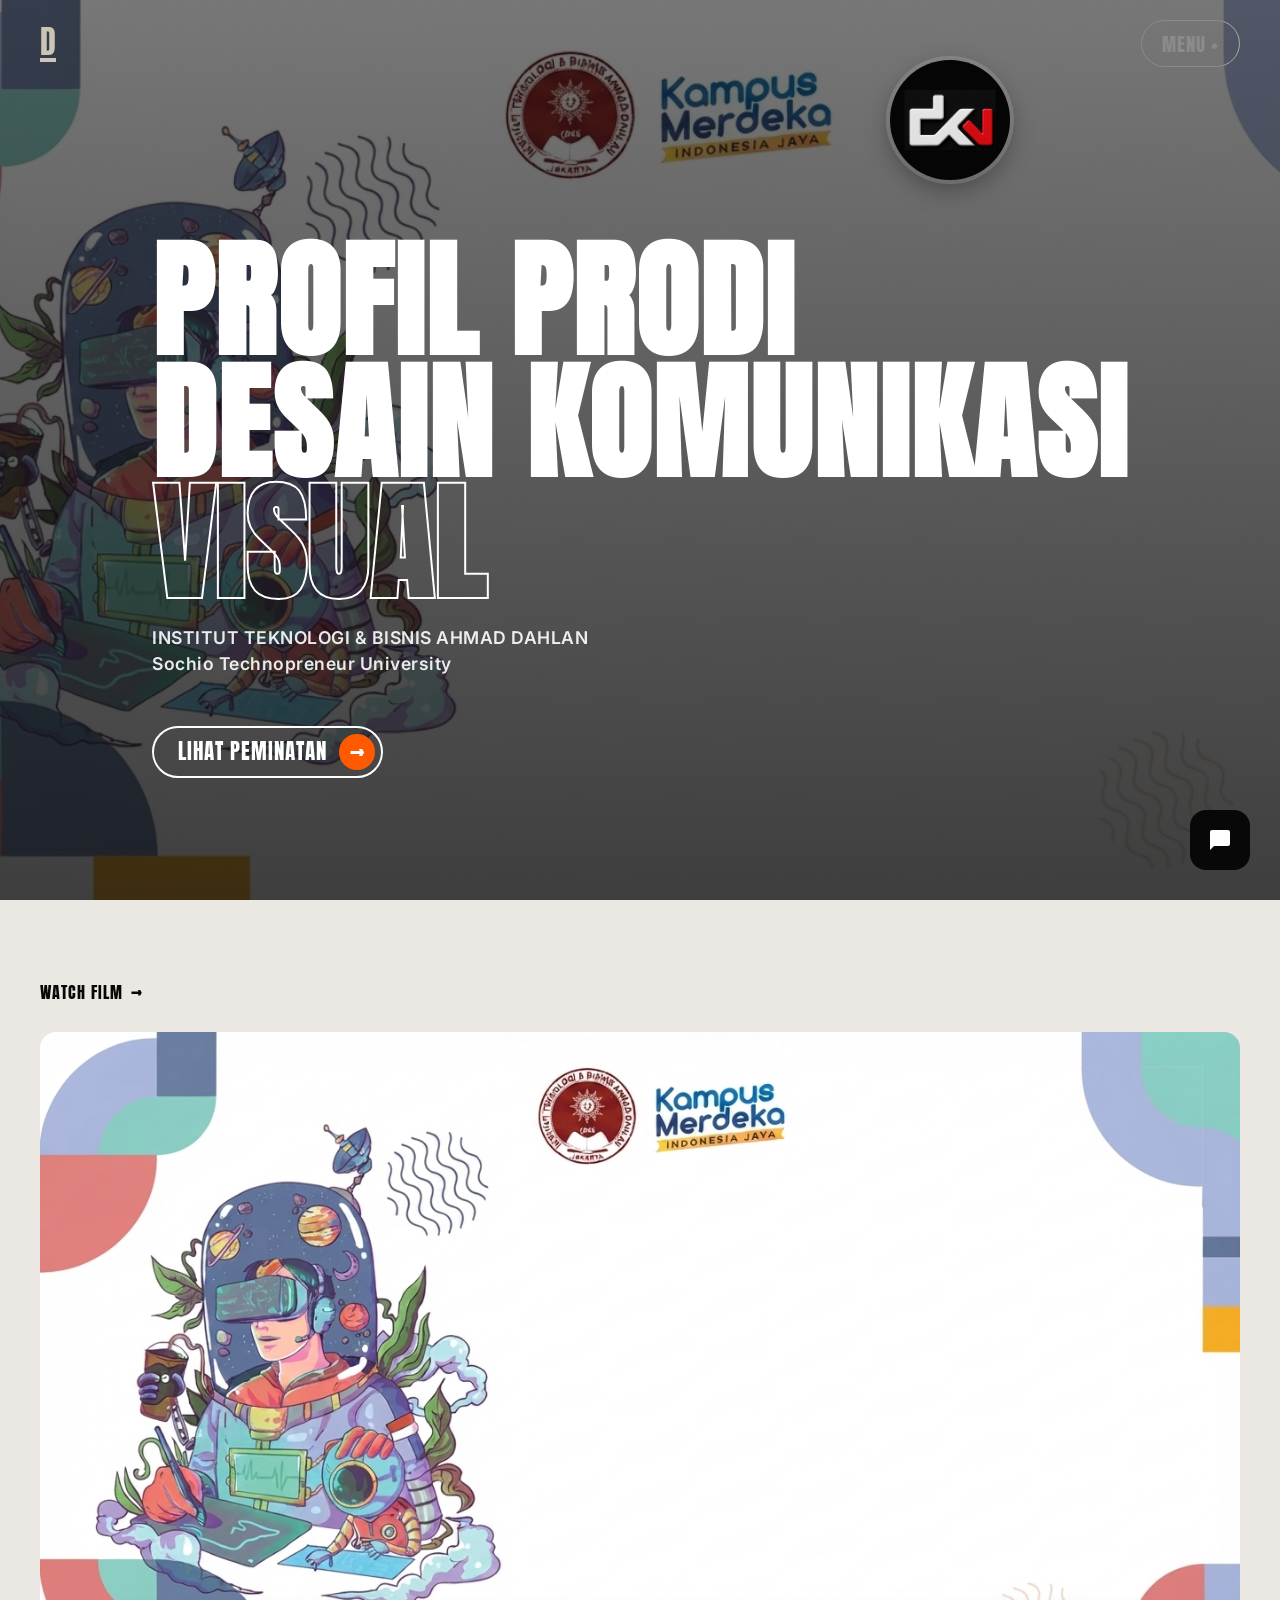
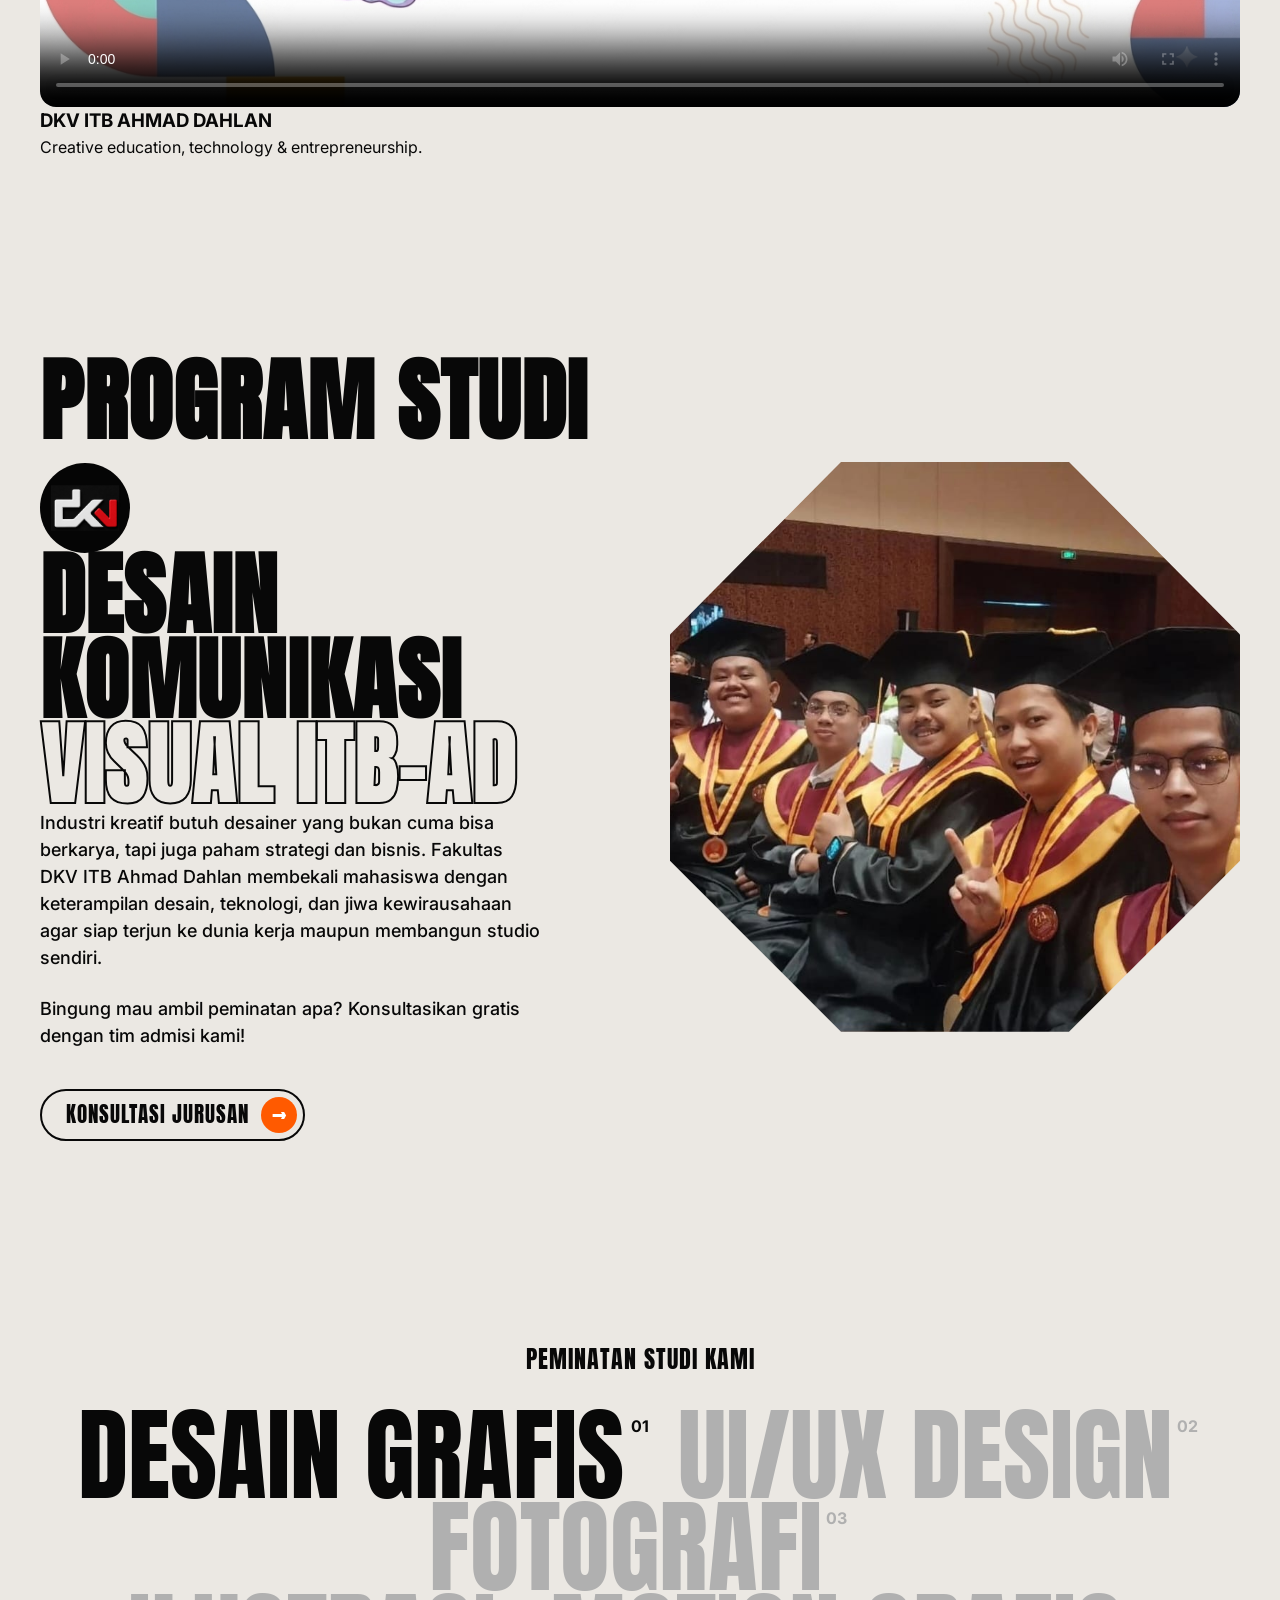
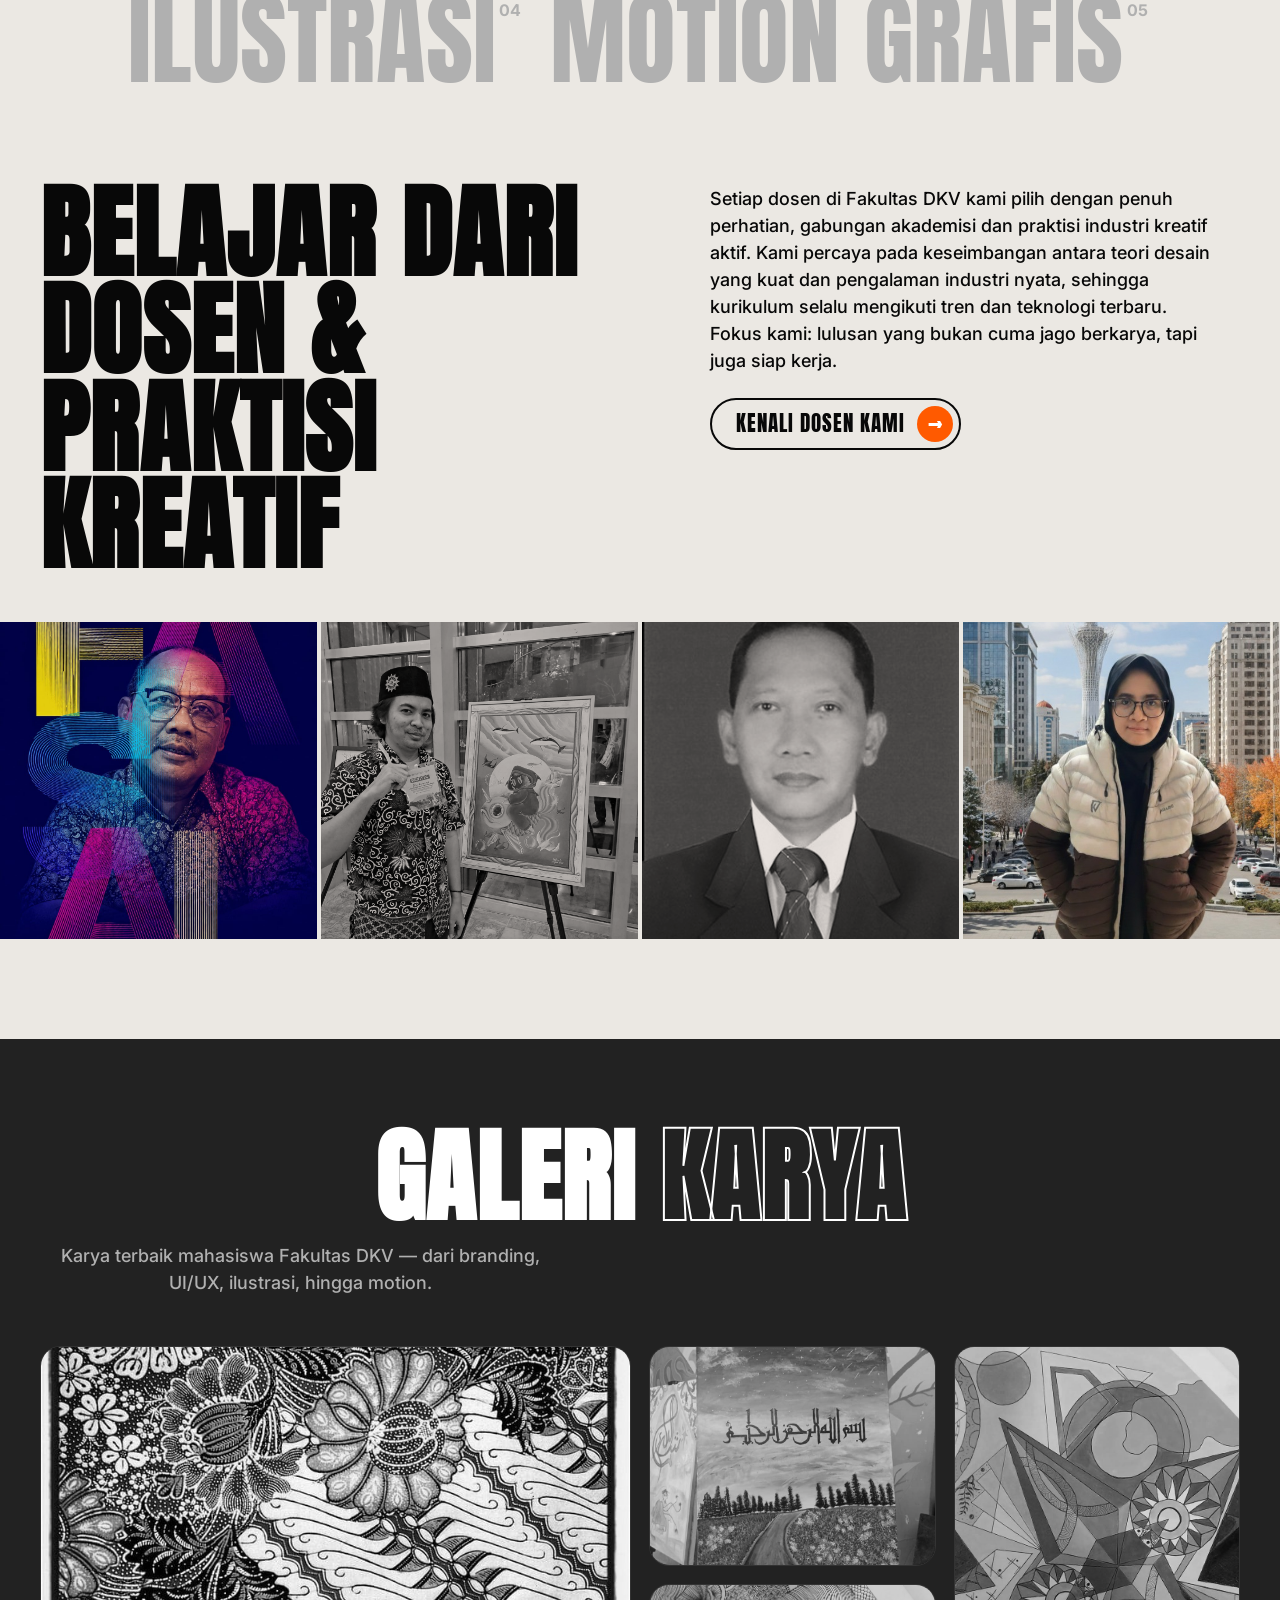
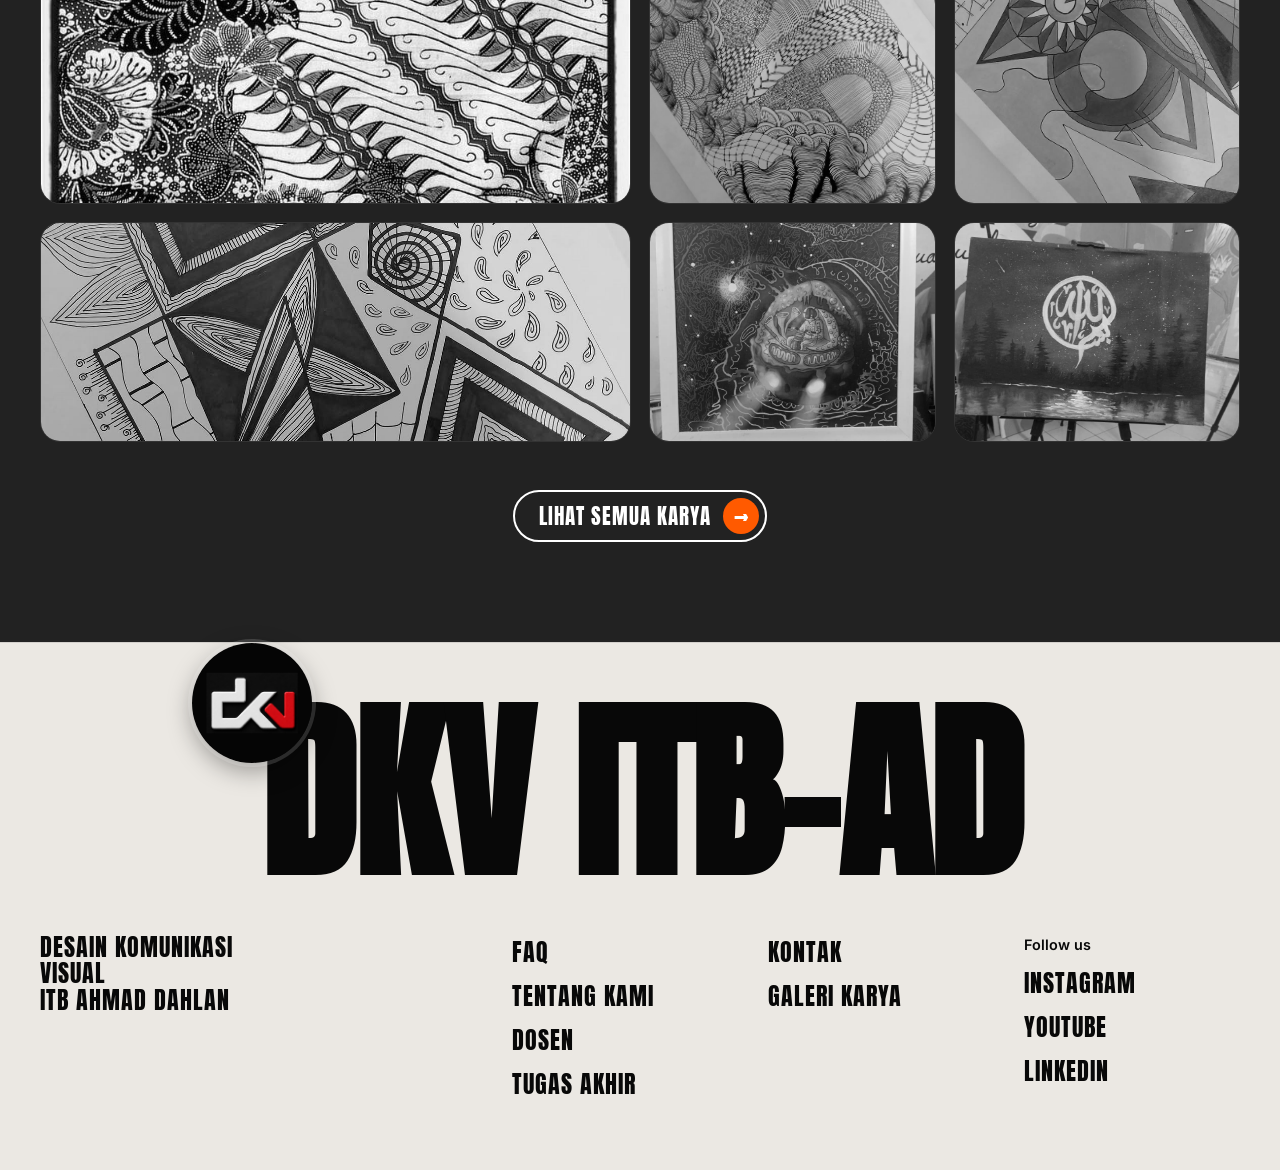
==== commit 149130d7: "index.html Removed image grid section from the HTML." ====
--- a/index.html
+++ b/index.html
@@ -117,15 +117,6 @@
         <span class="word grey">ILUSTRASI<sup>04</sup></span>
         <span class="word grey">MOTION GRAFIS<sup>05</sup></span>
       </div>
-      
-    <div class="image-grid mt-4">
-
-    <div class="img-card">
-        <img
-            src="https://images.unsplash.com/photo-1561070791-2526d30994b5?ixlib=rb-4.0.3&auto=format&fit=crop&w=600&q=80"
-            alt="Peminatan Desain Grafis"
-        >
-    </div>
 </div>
   </section>
 
